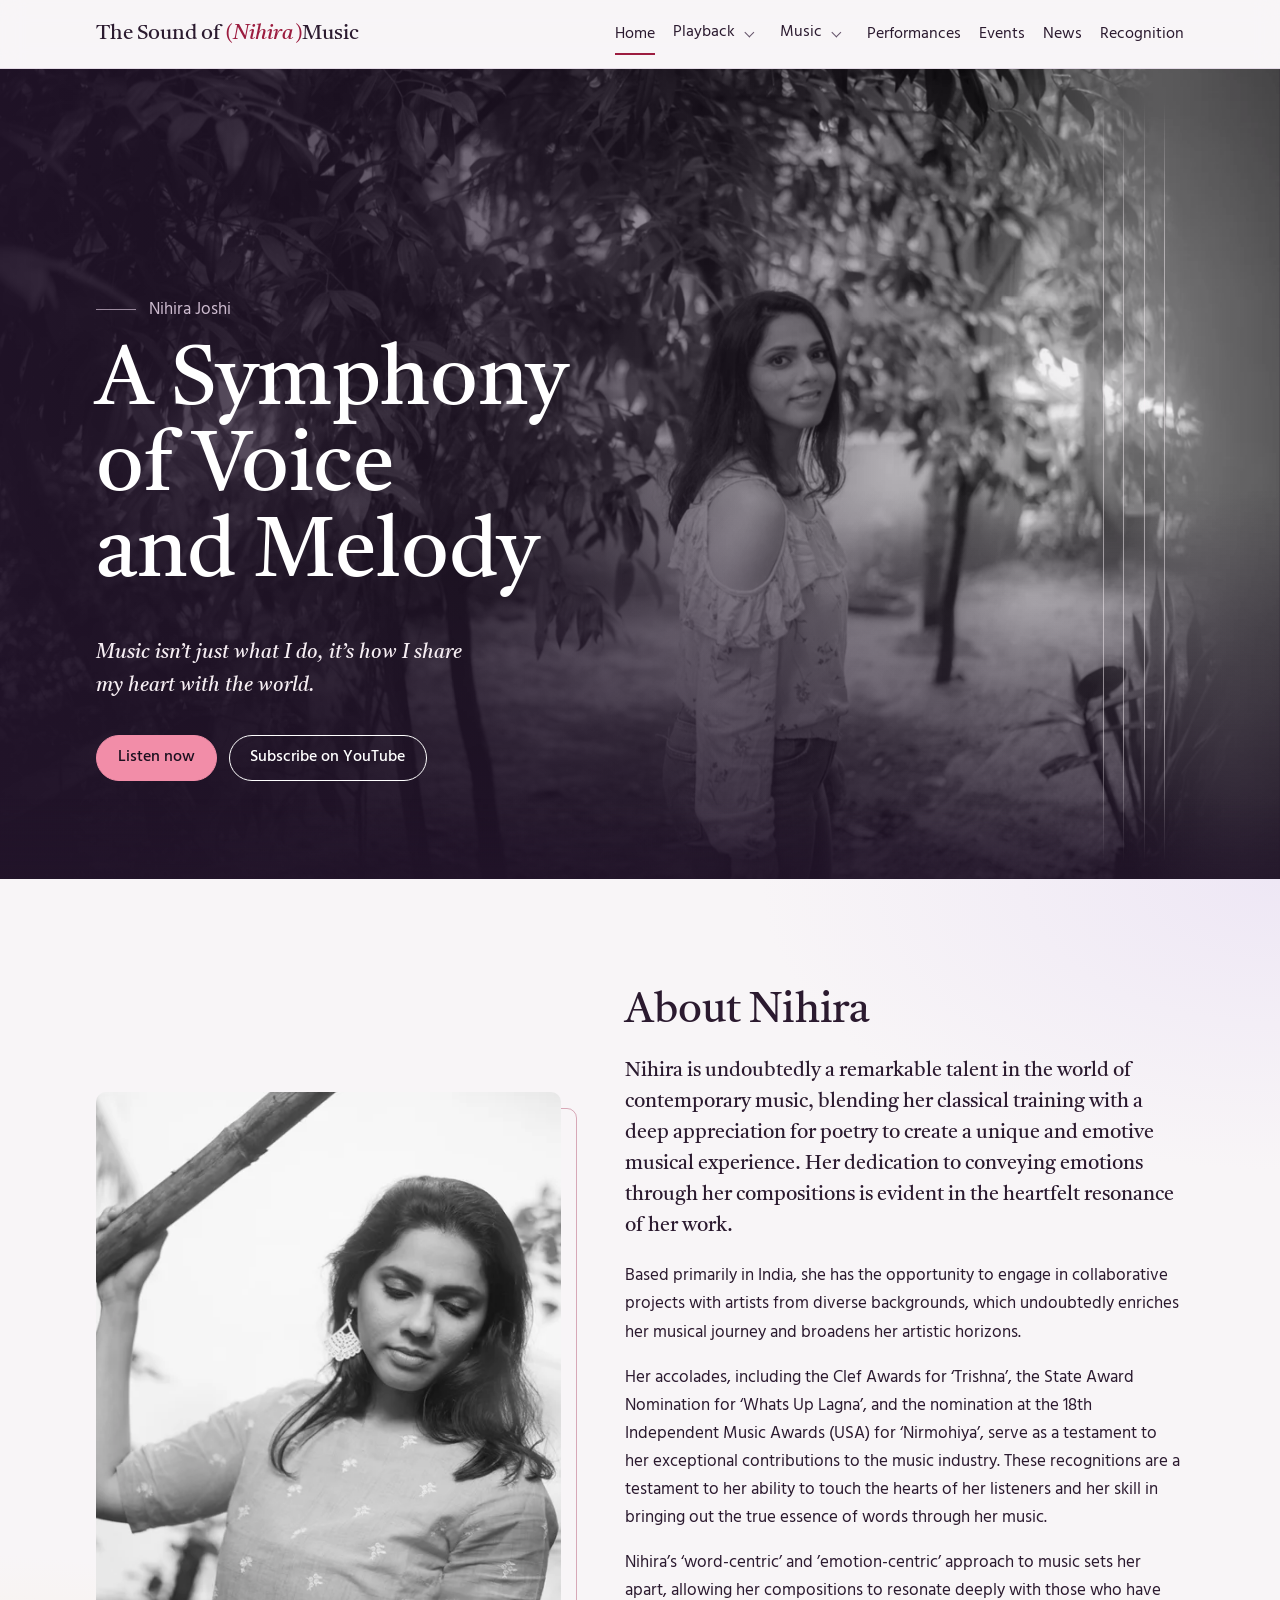
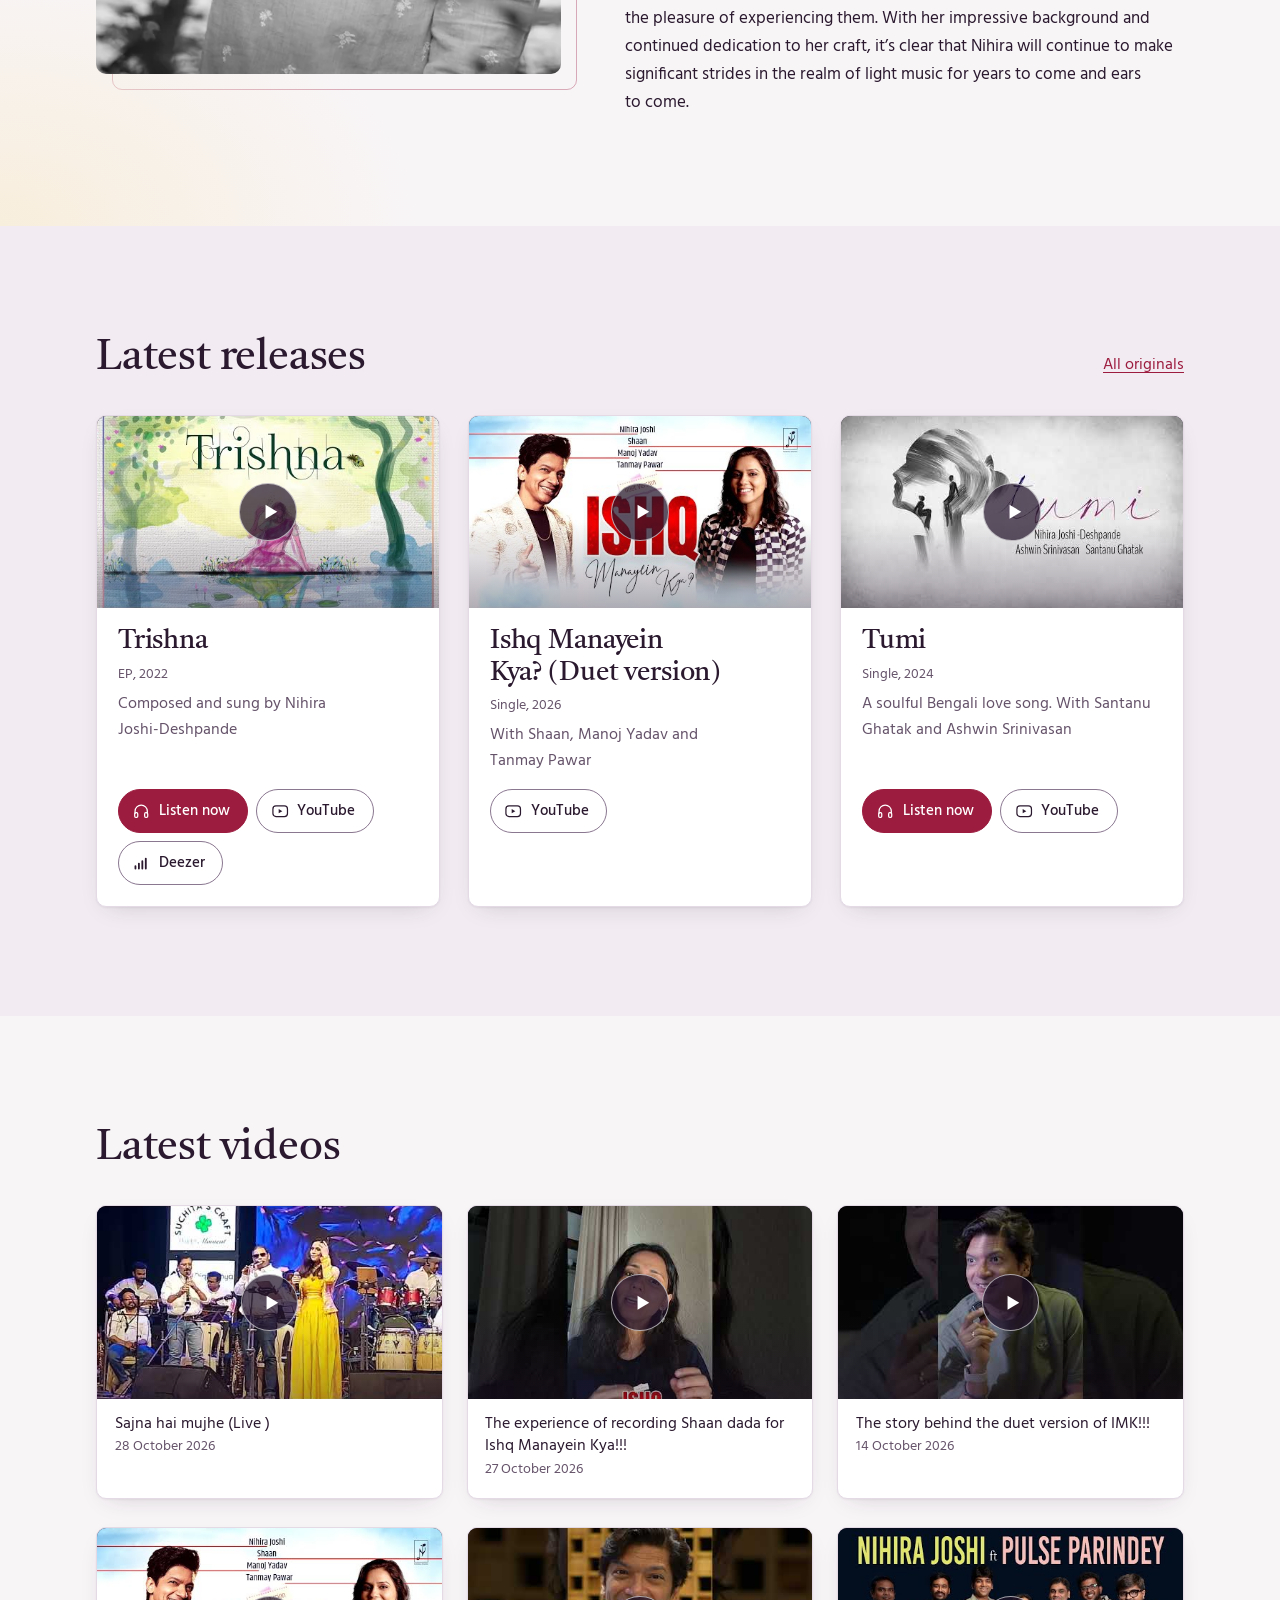
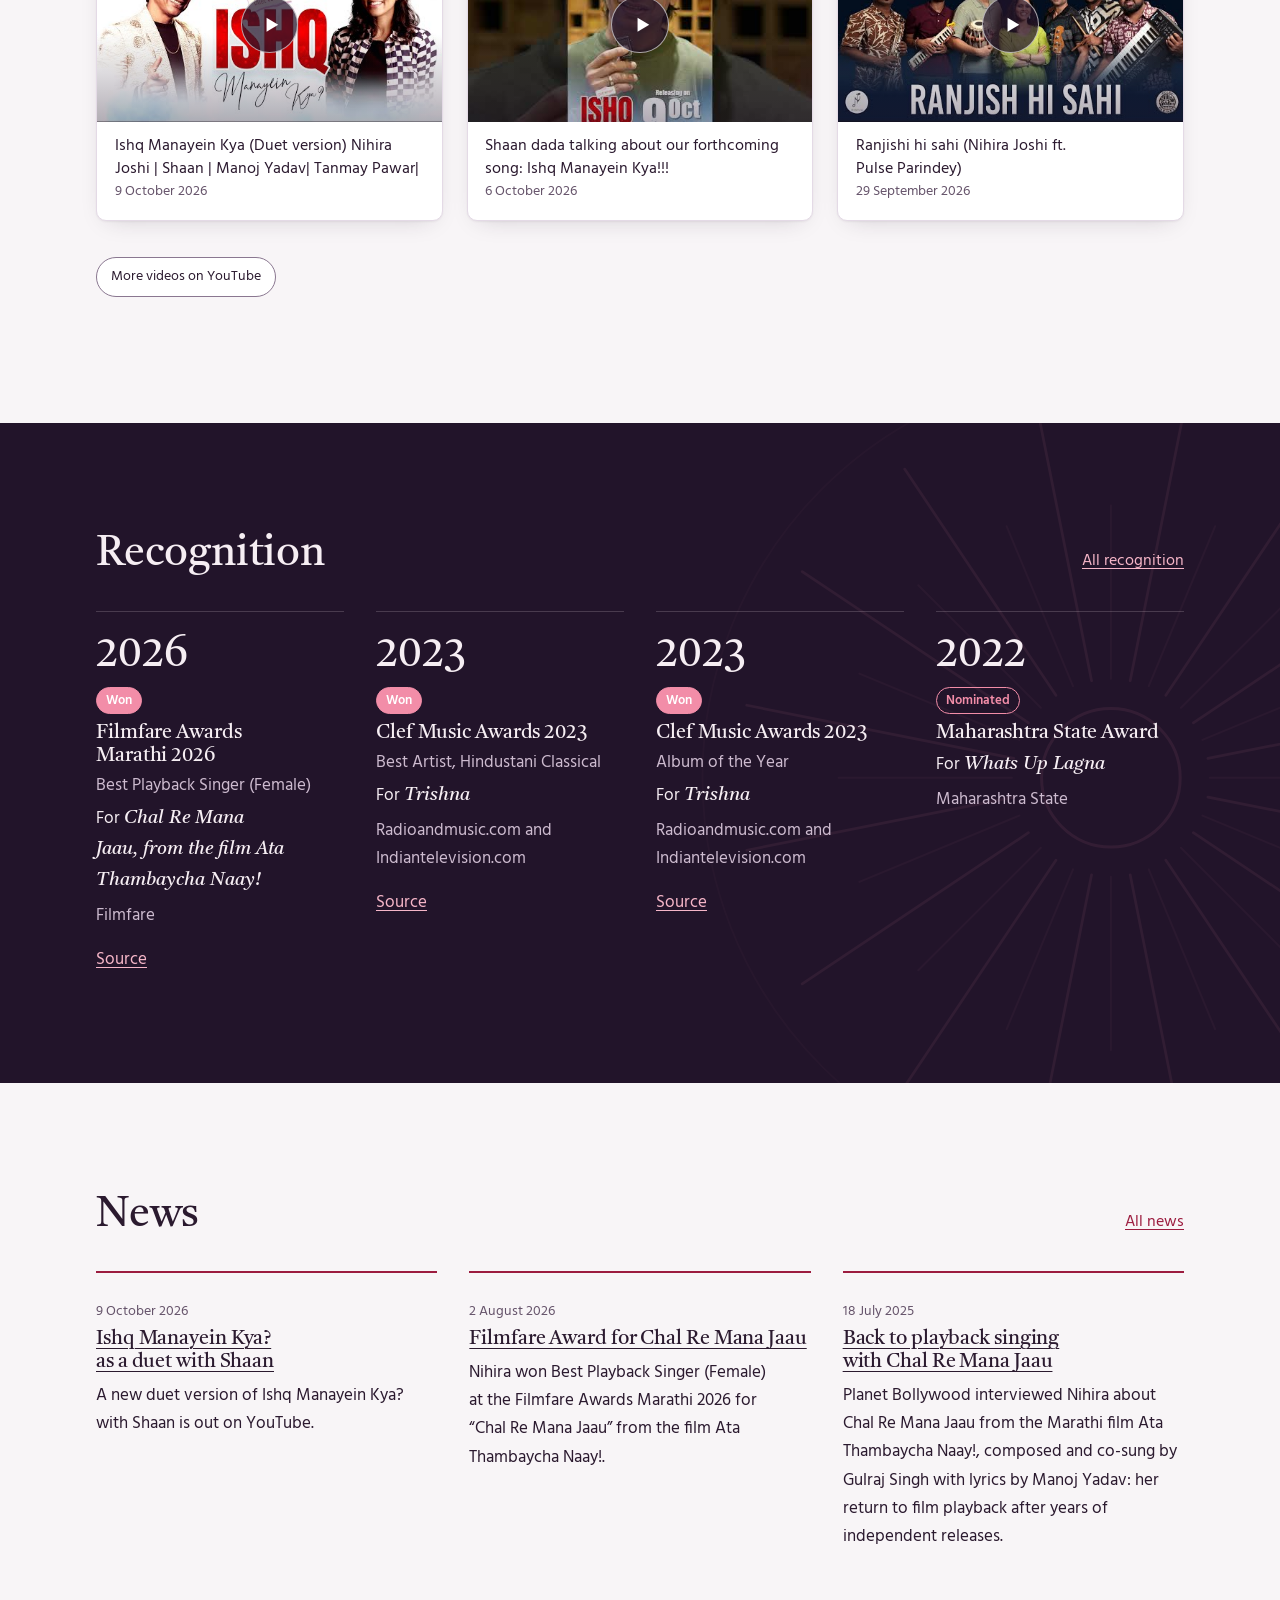
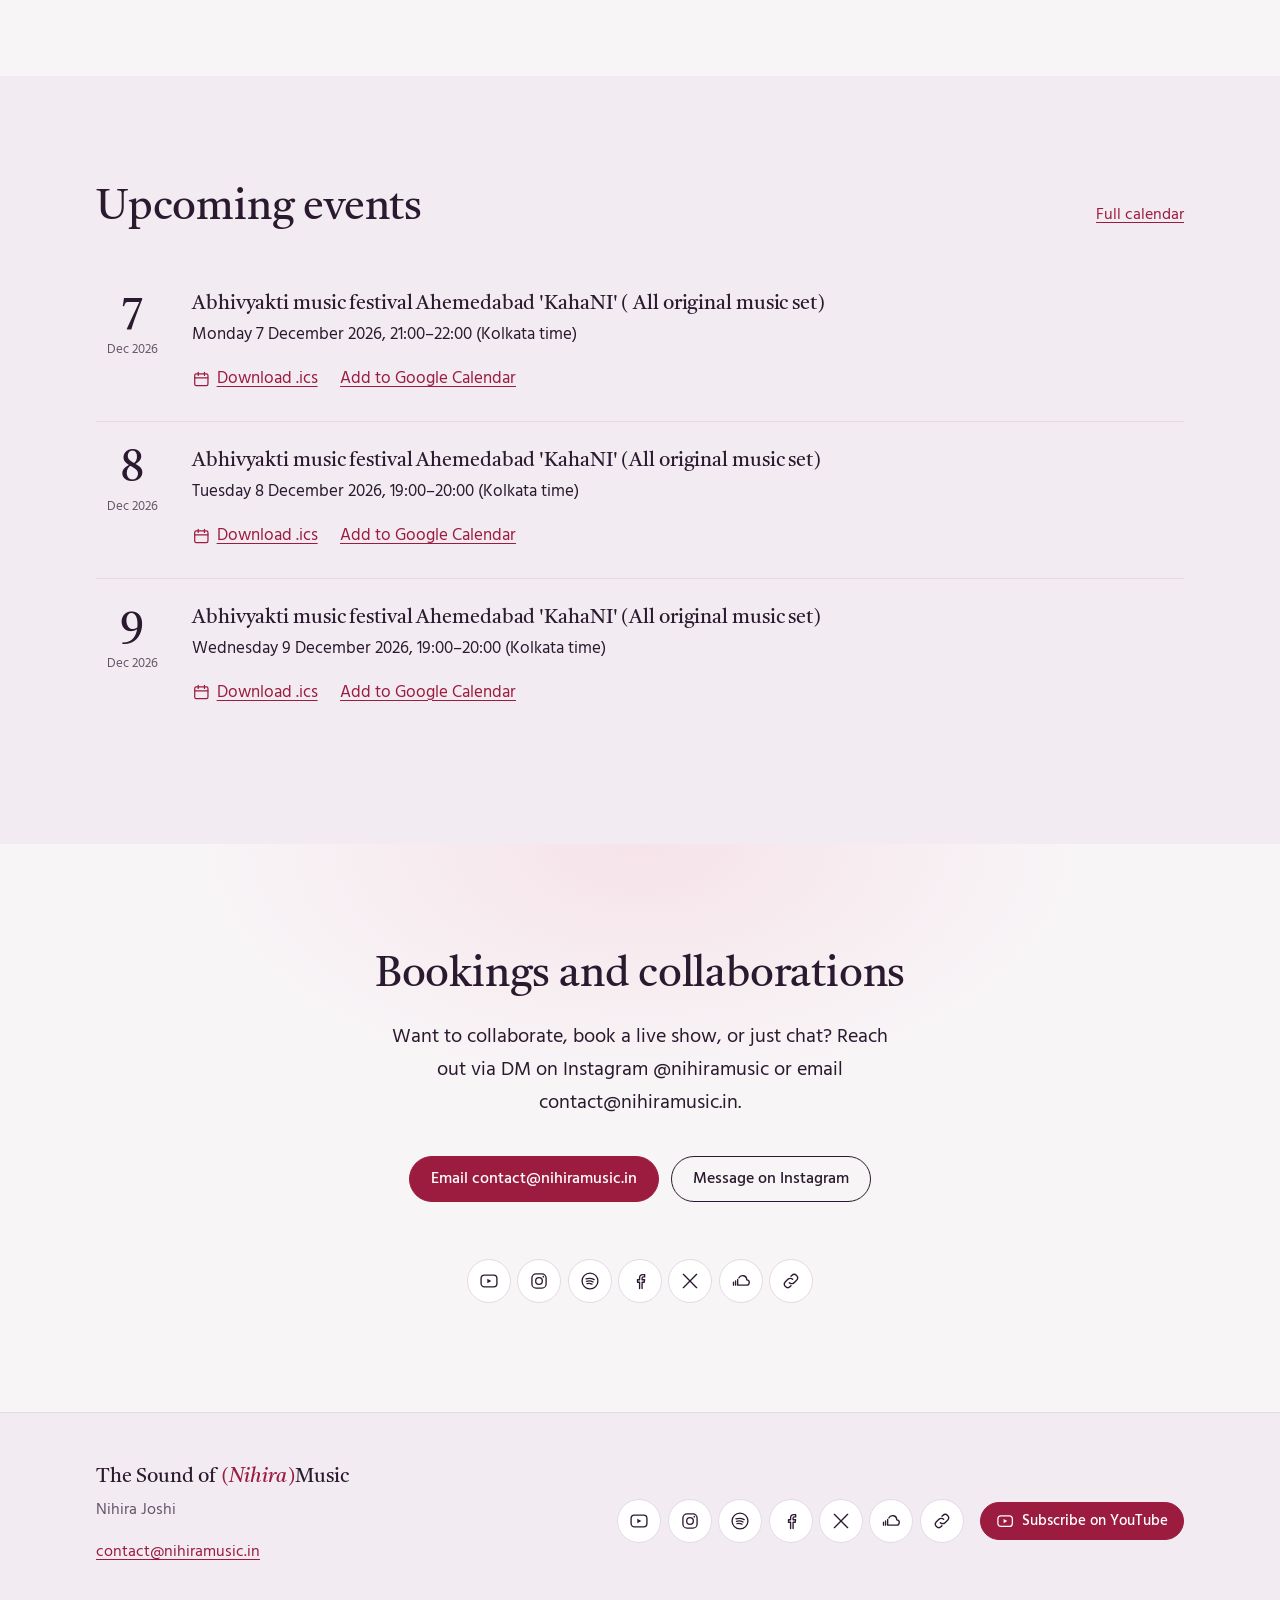
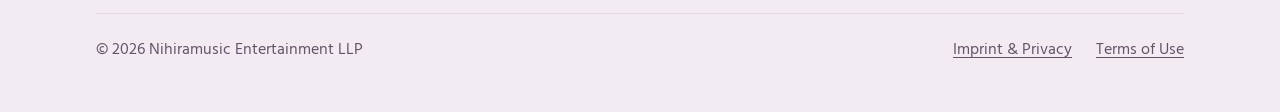
==== index.html @ 2fca339b "Milestone M6a and M6a revision - updated legal and awards" ====
<!doctype html>
<html lang="en">
<head>
<meta charset="utf-8">
<meta name="viewport" content="width=device-width, initial-scale=1">
<title>Nihira Joshi: Unique Musical Experience | The Sound of (Nihira)Music</title>
<meta name="description" content="Explore Nihira&#x27;s remarkable talent, blending classical training with poetry to create emotive compositions. Collaborations with diverse artists leads to a unique musical experience for listeners.">
<link rel="canonical" href="https://nihiramusic.in/">
<meta property="og:type" content="website">
<meta property="og:site_name" content="The Sound of (Nihira)Music">
<meta property="og:title" content="Nihira Joshi: Unique Musical Experience | The Sound of (Nihira)Music">
<meta property="og:description" content="Explore Nihira&#x27;s remarkable talent, blending classical training with poetry to create emotive compositions. Collaborations with diverse artists leads to a unique musical experience for listeners.">
<meta property="og:url" content="https://nihiramusic.in/">
<meta property="og:image" content="https://nihiramusic.in/assets/img/nihirafinal-logo-3-yyv7bqb4jbio1lp0-3fe366-1200.jpg">
<meta name="twitter:card" content="summary_large_image">
<meta name="twitter:title" content="Nihira Joshi: Unique Musical Experience | The Sound of (Nihira)Music">
<meta name="twitter:description" content="Explore Nihira&#x27;s remarkable talent, blending classical training with poetry to create emotive compositions. Collaborations with diverse artists leads to a unique musical experience for listeners.">
<meta name="twitter:image" content="https://nihiramusic.in/assets/img/nihirafinal-logo-3-yyv7bqb4jbio1lp0-3fe366-1200.jpg">
<meta name="theme-color" content="#F8F5F7" media="(prefers-color-scheme: light)">
<meta name="theme-color" content="#170F1B" media="(prefers-color-scheme: dark)">
<meta name="referrer" content="strict-origin-when-cross-origin">
<link rel="icon" href="./assets/img/favicon.svg" type="image/svg+xml">
<link rel="preload" href="./assets/fonts/hind-latin-400-normal.woff2" as="font" type="font/woff2" crossorigin>
<link rel="preload" href="./assets/fonts/tiro-devanagari-hindi-latin-400-normal.woff2" as="font" type="font/woff2" crossorigin>
<link rel="stylesheet" href="./assets/css/fonts.css">
<link rel="stylesheet" href="./assets/css/style.css">
<script type="module" src="./assets/js/main.js"></script>
<!-- generated:head -->
<link rel="alternate" type="application/rss+xml" title="News | The Sound of (Nihira)Music" href="./news/feed.xml">
<link rel="modulepreload" href="./assets/js/core.js">
<link rel="modulepreload" href="./assets/js/home.js">
<link rel="preload" as="image" href="./assets/img/dsc2295-ykbr0xv9x8i2zz9b-b80550-1920.webp" imagesrcset="./assets/img/dsc2295-ykbr0xv9x8i2zz9b-b80550-480.webp 480w, ./assets/img/dsc2295-ykbr0xv9x8i2zz9b-b80550-960.webp 960w, ./assets/img/dsc2295-ykbr0xv9x8i2zz9b-b80550-1440.webp 1440w, ./assets/img/dsc2295-ykbr0xv9x8i2zz9b-b80550-1920.webp 1920w" imagesizes="100vw" fetchpriority="high">
<script type="application/ld+json">
{
 "@context": "https://schema.org",
 "@graph": [
  {
   "@type": "WebSite",
   "@id": "https://nihiramusic.in/#website",
   "url": "https://nihiramusic.in/",
   "name": "The Sound of (Nihira)Music",
   "alternateName": "Nihira",
   "inLanguage": "en",
   "publisher": {
    "@id": "https://nihiramusic.in/#artist"
   },
   "about": {
    "@id": "https://nihiramusic.in/#artist"
   }
  },
  {
   "@type": "MusicGroup",
   "@id": "https://nihiramusic.in/#artist",
   "name": "Nihira Joshi",
   "alternateName": "Nihira Joshi-Deshpande",
   "url": "https://nihiramusic.in/",
   "logo": "https://nihiramusic.in/assets/img/nihirafinal-logo-3-yyv7bqb4jbio1lp0-3fe366-1200.jpg",
   "image": "https://nihiramusic.in/assets/img/dsc2295-ykbr0xv9x8i2zz9b-b80550-1920.webp",
   "description": "Nihira is undoubtedly a remarkable talent in the world of contemporary music, blending her classical training with a deep appreciation for poetry to create a unique and emotive musical experience. Her dedication to conveying emotions through her compositions is evident in the heartfelt resonance of her work.",
   "email": "contact@nihiramusic.in",
   "sameAs": [
    "https://www.youtube.com/@Nihiramusic",
    "https://www.instagram.com/nihiramusic/",
    "https://open.spotify.com/artist/4cSJs8KQW0qPqIEOyXsWix",
    "https://www.facebook.com/singernihirajoshi/",
    "https://x.com/get2nihira",
    "https://soundcloud.com/nihirajoshideshpande",
    "https://artist.link/nihira"
   ],
   "member": {
    "@id": "https://nihiramusic.in/#person"
   },
   "award": [
    "Filmfare Awards Marathi 2026, Best Playback Singer (Female) (Chal Re Mana Jaau, from the film Ata Thambaycha Naay!)",
    "Clef Music Awards 2023, Best Artist, Hindustani Classical (Trishna)",
    "Clef Music Awards 2023, Album of the Year (Trishna)"
   ]
  },
  {
   "@type": "Person",
   "@id": "https://nihiramusic.in/#person",
   "name": "Nihira Joshi",
   "alternateName": "Nihira Joshi-Deshpande",
   "url": "https://nihiramusic.in/",
   "image": "https://nihiramusic.in/assets/img/dsc2458-m7vkyjzvjzfl8zj7-06f4e3-1224.webp",
   "sameAs": [
    "https://www.youtube.com/@Nihiramusic",
    "https://www.instagram.com/nihiramusic/",
    "https://open.spotify.com/artist/4cSJs8KQW0qPqIEOyXsWix",
    "https://www.facebook.com/singernihirajoshi/",
    "https://x.com/get2nihira",
    "https://soundcloud.com/nihirajoshideshpande",
    "https://artist.link/nihira"
   ],
   "award": [
    "Filmfare Awards Marathi 2026, Best Playback Singer (Female) (Chal Re Mana Jaau, from the film Ata Thambaycha Naay!)",
    "Clef Music Awards 2023, Best Artist, Hindustani Classical (Trishna)",
    "Clef Music Awards 2023, Album of the Year (Trishna)"
   ]
  }
 ]
}
</script>
<!-- /generated:head -->
</head>
<body data-page="home" data-root="./">
<a class="skip-link" href="#main">Skip to content</a>
<header id="site-header" class="site-header"></header>
<main id="main" tabindex="-1">
<noscript>
<!-- generated:noscript -->
<div class="wrap section noscript-home">
<p>This website works best with JavaScript. Here is a short overview. Contact: <a href="mailto:contact@nihiramusic.in">contact@nihiramusic.in</a></p>
<h2>Latest news</h2><ul>
<li><a href="news/#ishq-manayein-kya-duet-shaan">Ishq Manayein Kya? as a duet with Shaan</a> (2026-10-09)</li>
<li><a href="news/#filmfare-marathi-2026-best-playback-singer">Filmfare Award for Chal Re Mana Jaau</a> (2026-08-02)</li>
<li><a href="news/#chal-re-mana-jaau-playback">Back to playback singing with Chal Re Mana Jaau</a> (2025-07-18)</li>
</ul>
<h2>Upcoming events</h2><ul>
<li><a href="events/#cal-32ede16610">Diwali Pahaat Mumbai</a>, 2026-11-08</li>
<li><a href="events/#cal-927634ea57">Diwali Pahaat Baroda</a>, 2026-11-10</li>
<li><a href="events/#cal-826d3dee9e">Jivalaga Ratnagiri</a>, 2026-11-24</li>
</ul>
<h2>Latest videos</h2><ul>
<li><a href="https://www.youtube.com/watch?v=44MRWtoBeCg">Sajna hai mujhe (Live )</a></li>
<li><a href="https://www.youtube.com/watch?v=vAzuLtM1Ei8">The experience of recording Shaan dada for Ishq Manayein Kya!!!</a></li>
<li><a href="https://www.youtube.com/watch?v=cIUE689lwIU">The story behind the duet version of IMK!!!</a></li>
<li><a href="https://www.youtube.com/watch?v=04lq9P_EQwc">Ishq Manayein Kya (Duet version)  Nihira Joshi | Shaan | Manoj Yadav| Tanmay Pawar|</a></li>
<li><a href="https://www.youtube.com/watch?v=x7prW7at-Mg">Shaan dada talking about our forthcoming song: Ishq Manayein Kya!!!</a></li>
<li><a href="https://www.youtube.com/watch?v=CcMquscablo">Ranjishi hi sahi (Nihira Joshi ft. Pulse Parindey)</a></li>
</ul>
<p><a href="original-compositions/">Original compositions</a> | <a href="playback/">Playback</a> | <a href="covers/">Music</a> | <a href="concerts/">Performances</a> | <a href="events/">Events</a> | <a href="awards/">Recognition</a> | <a href="https://artist.link/nihira">Listen on all streaming services</a></p></div>
<!-- /generated:noscript -->
</noscript>
<div id="app" aria-busy="true"></div>
</main>
<footer id="site-footer" class="site-footer"></footer>
</body>
</html>
---- assets/css/fonts.css ----
/* Self-hosted fonts (SIL Open Font License, see assets/fonts/OFL-*.txt). No request goes to Google.
   Files from the Fontsource npm packages @fontsource/hind, @fontsource/tiro-devanagari-hindi and @fontsource/tiro-devanagari-marathi 5.3.0. */
@font-face { font-family: "Hind"; font-style: normal; font-weight: 400; font-display: swap; src: url("../fonts/hind-latin-400-normal.woff2") format("woff2"); unicode-range: U+0000-00FF,U+0131,U+0152-0153,U+02BB-02BC,U+02C6,U+02DA,U+02DC,U+0304,U+0308,U+0329,U+2000-206F,U+20AC,U+2122,U+2191,U+2193,U+2212,U+2215,U+FEFF,U+FFFD; }
@font-face { font-family: "Hind"; font-style: normal; font-weight: 500; font-display: swap; src: url("../fonts/hind-latin-500-normal.woff2") format("woff2"); unicode-range: U+0000-00FF,U+0131,U+0152-0153,U+02BB-02BC,U+02C6,U+02DA,U+02DC,U+0304,U+0308,U+0329,U+2000-206F,U+20AC,U+2122,U+2191,U+2193,U+2212,U+2215,U+FEFF,U+FFFD; }
@font-face { font-family: "Hind"; font-style: normal; font-weight: 600; font-display: swap; src: url("../fonts/hind-latin-600-normal.woff2") format("woff2"); unicode-range: U+0000-00FF,U+0131,U+0152-0153,U+02BB-02BC,U+02C6,U+02DA,U+02DC,U+0304,U+0308,U+0329,U+2000-206F,U+20AC,U+2122,U+2191,U+2193,U+2212,U+2215,U+FEFF,U+FFFD; }
@font-face { font-family: "Hind"; font-style: normal; font-weight: 400; font-display: swap; src: url("../fonts/hind-latin-ext-400-normal.woff2") format("woff2"); unicode-range: U+0100-02BA,U+02BD-02C5,U+02C7-02CC,U+02CE-02D7,U+02DD-02FF,U+0304,U+0308,U+0329,U+1D00-1DBF,U+1E00-1E9F,U+1EF2-1EFF,U+2020,U+20A0-20AB,U+20AD-20C0,U+2113,U+2C60-2C7F,U+A720-A7FF; }
@font-face { font-family: "Hind"; font-style: normal; font-weight: 500; font-display: swap; src: url("../fonts/hind-latin-ext-500-normal.woff2") format("woff2"); unicode-range: U+0100-02BA,U+02BD-02C5,U+02C7-02CC,U+02CE-02D7,U+02DD-02FF,U+0304,U+0308,U+0329,U+1D00-1DBF,U+1E00-1E9F,U+1EF2-1EFF,U+2020,U+20A0-20AB,U+20AD-20C0,U+2113,U+2C60-2C7F,U+A720-A7FF; }
@font-face { font-family: "Hind"; font-style: normal; font-weight: 600; font-display: swap; src: url("../fonts/hind-latin-ext-600-normal.woff2") format("woff2"); unicode-range: U+0100-02BA,U+02BD-02C5,U+02C7-02CC,U+02CE-02D7,U+02DD-02FF,U+0304,U+0308,U+0329,U+1D00-1DBF,U+1E00-1E9F,U+1EF2-1EFF,U+2020,U+20A0-20AB,U+20AD-20C0,U+2113,U+2C60-2C7F,U+A720-A7FF; }
@font-face { font-family: "Hind"; font-style: normal; font-weight: 400; font-display: swap; src: url("../fonts/hind-devanagari-400-normal.woff2") format("woff2"); unicode-range: U+0900-097F,U+1CD0-1CF9,U+200C-200D,U+20A8,U+20B9,U+20F0,U+25CC,U+A830-A839,U+A8E0-A8FF,U+11B00-11B09; }
@font-face { font-family: "Hind"; font-style: normal; font-weight: 500; font-display: swap; src: url("../fonts/hind-devanagari-500-normal.woff2") format("woff2"); unicode-range: U+0900-097F,U+1CD0-1CF9,U+200C-200D,U+20A8,U+20B9,U+20F0,U+25CC,U+A830-A839,U+A8E0-A8FF,U+11B00-11B09; }
@font-face { font-family: "Hind"; font-style: normal; font-weight: 600; font-display: swap; src: url("../fonts/hind-devanagari-600-normal.woff2") format("woff2"); unicode-range: U+0900-097F,U+1CD0-1CF9,U+200C-200D,U+20A8,U+20B9,U+20F0,U+25CC,U+A830-A839,U+A8E0-A8FF,U+11B00-11B09; }
@font-face { font-family: "Tiro Devanagari Hindi"; font-style: normal; font-weight: 400; font-display: swap; src: url("../fonts/tiro-devanagari-hindi-latin-400-normal.woff2") format("woff2"); unicode-range: U+0000-00FF,U+0131,U+0152-0153,U+02BB-02BC,U+02C6,U+02DA,U+02DC,U+0304,U+0308,U+0329,U+2000-206F,U+20AC,U+2122,U+2191,U+2193,U+2212,U+2215,U+FEFF,U+FFFD; }
@font-face { font-family: "Tiro Devanagari Hindi"; font-style: italic; font-weight: 400; font-display: swap; src: url("../fonts/tiro-devanagari-hindi-latin-400-italic.woff2") format("woff2"); unicode-range: U+0000-00FF,U+0131,U+0152-0153,U+02BB-02BC,U+02C6,U+02DA,U+02DC,U+0304,U+0308,U+0329,U+2000-206F,U+20AC,U+2122,U+2191,U+2193,U+2212,U+2215,U+FEFF,U+FFFD; }
@font-face { font-family: "Tiro Devanagari Hindi"; font-style: normal; font-weight: 400; font-display: swap; src: url("../fonts/tiro-devanagari-hindi-latin-ext-400-normal.woff2") format("woff2"); unicode-range: U+0100-02BA,U+02BD-02C5,U+02C7-02CC,U+02CE-02D7,U+02DD-02FF,U+0304,U+0308,U+0329,U+1D00-1DBF,U+1E00-1E9F,U+1EF2-1EFF,U+2020,U+20A0-20AB,U+20AD-20C0,U+2113,U+2C60-2C7F,U+A720-A7FF; }
@font-face { font-family: "Tiro Devanagari Hindi"; font-style: italic; font-weight: 400; font-display: swap; src: url("../fonts/tiro-devanagari-hindi-latin-ext-400-italic.woff2") format("woff2"); unicode-range: U+0100-02BA,U+02BD-02C5,U+02C7-02CC,U+02CE-02D7,U+02DD-02FF,U+0304,U+0308,U+0329,U+1D00-1DBF,U+1E00-1E9F,U+1EF2-1EFF,U+2020,U+20A0-20AB,U+20AD-20C0,U+2113,U+2C60-2C7F,U+A720-A7FF; }
@font-face { font-family: "Tiro Devanagari Hindi"; font-style: normal; font-weight: 400; font-display: swap; src: url("../fonts/tiro-devanagari-hindi-devanagari-400-normal.woff2") format("woff2"); unicode-range: U+0900-097F,U+1CD0-1CF9,U+200C-200D,U+20A8,U+20B9,U+20F0,U+25CC,U+A830-A839,U+A8E0-A8FF,U+11B00-11B09; }
@font-face { font-family: "Tiro Devanagari Hindi"; font-style: italic; font-weight: 400; font-display: swap; src: url("../fonts/tiro-devanagari-hindi-devanagari-400-italic.woff2") format("woff2"); unicode-range: U+0900-097F,U+1CD0-1CF9,U+200C-200D,U+20A8,U+20B9,U+20F0,U+25CC,U+A830-A839,U+A8E0-A8FF,U+11B00-11B09; }
@font-face { font-family: "Tiro Devanagari Marathi"; font-style: normal; font-weight: 400; font-display: swap; src: url("../fonts/tiro-devanagari-marathi-devanagari-400-normal.woff2") format("woff2"); unicode-range: U+0900-097F,U+1CD0-1CF9,U+200C-200D,U+20A8,U+20B9,U+20F0,U+25CC,U+A830-A839,U+A8E0-A8FF,U+11B00-11B09; }
---- assets/css/style.css ----
/* The Sound of (Nihira)Music: site styles (M3).
   Palette "raga at dusk": aubergine ink, mogra-white paper, one sindoor accent,
   soft rose / lilac / haldi washes behind page heads.
   Type: Tiro Devanagari (serif, Latin + Devanagari) for headings, Hind for body; self-hosted (fonts.css).
   Each page head carries a faint line motif from Indian music (see "Page motifs" at the end). */

:root {
  --bg: #F8F5F7;
  --surface: #FFFFFF;
  --tint: #F2ECF2;
  --ink: #2B1A2F;
  --muted: #65536A;
  --line: #E4DAE6;
  --control-line: #8A7790; /* borders of buttons and form fields: 3:1 against the page (WCAG 1.4.11) */
  --accent: var(--theme-accent, #9C1C3F);
  --accent-ink: #FFFFFF;
  --accent-soft: #F6E4EA;
  --wash-a: #F6E3EA;   /* rose */
  --wash-b: #EEE7F5;   /* lilac */
  --wash-c: #F8EEDC;   /* haldi */
  --motif-ink: #9C1C3F;
  --motif-alpha: .16;
  --deep: #22142A;          /* hero + recognition band, same in both modes */
  --deep-ink: #F6EEF3;
  --deep-muted: #CDBBCF;
  --shadow: 0 1px 2px rgb(43 26 47 / .06), 0 8px 24px -12px rgb(43 26 47 / .22);

  --serif: "Tiro Devanagari Hindi", "Tiro Devanagari Marathi", "Iowan Old Style", Georgia, "Noto Serif Devanagari", serif;
  --sans: "Hind", system-ui, -apple-system, "Segoe UI", Roboto, "Noto Sans Devanagari", "Nirmala UI", sans-serif;

  --step--1: 0.875rem;
  --step-0: 1.0625rem;
  --step-1: 1.25rem;
  --step-2: clamp(1.4rem, 1.2rem + .8vw, 1.7rem);
  --step-3: clamp(1.9rem, 1.4rem + 2vw, 2.6rem);
  --step-4: clamp(2.6rem, 1.6rem + 4.6vw, 5.4rem);

  --wrap: 74rem;
  --gutter: clamp(1.25rem, 4vw, 3rem);
  --space: clamp(3.5rem, 2rem + 6vw, 7rem);
  --radius: 4px;
  --radius-card: 10px;
  --ease: cubic-bezier(.2,.7,.3,1);
  color-scheme: light dark;
}
@media (prefers-color-scheme: dark) {
  :root {
    --bg: #170F1B;
    --surface: #21162A;
    --tint: #1C1222;
    --ink: #F2EAF1;
    --muted: #BEADC3;
    --line: #3A2C43;
    --control-line: #7A6684;
    --accent: var(--theme-accent-dark, #F28DA8);
    --accent-ink: #1A0F1E;
    --accent-soft: #3B1D2C;
    --wash-a: #2A1726;
    --wash-b: #201833;
    --wash-c: #2A1E18;
    --motif-ink: #F28DA8;
    --motif-alpha: .13;
    --deep: #0F0913;
    --shadow: 0 1px 2px rgb(0 0 0 / .3), 0 10px 28px -14px rgb(0 0 0 / .7);
  }
}

/* ---------- Base ---------- */
*, *::before, *::after { box-sizing: border-box; }
html { -webkit-text-size-adjust: 100%; scroll-padding-top: 5.5rem; }
body {
  margin: 0; background: var(--bg); color: var(--ink);
  font: 400 var(--step-0)/1.65 var(--sans);
  text-rendering: optimizeLegibility; -webkit-font-smoothing: antialiased;
}
body.nav-open { overflow: hidden; }
img { max-width: 100%; height: auto; display: block; }
h1, h2, h3, h4 { font-family: var(--serif); font-weight: 400; line-height: 1.15; margin: 0 0 .5em; letter-spacing: -0.005em; text-wrap: balance; }
h1 { font-size: var(--step-4); }
h2 { font-size: var(--step-3); }
h3 { font-size: var(--step-2); }
h4 { font-size: var(--step-1); }
p { margin: 0 0 1em; text-wrap: pretty; }
a { color: var(--accent); text-decoration-thickness: 1px; text-underline-offset: .2em; }
a:hover { text-decoration-thickness: 2px; }
:focus-visible { outline: 3px solid var(--accent); outline-offset: 3px; border-radius: 2px; }
[hidden] { display: none !important; }
[lang="mr"], [lang="hi"] { font-family: "Tiro Devanagari Marathi", "Tiro Devanagari Hindi", "Noto Serif Devanagari", var(--serif); line-height: 1.9; }
[lang="hi"] { font-family: "Tiro Devanagari Hindi", "Noto Serif Devanagari", var(--serif); }

.visually-hidden { position: absolute !important; width: 1px; height: 1px; margin: -1px; padding: 0; overflow: hidden; clip: rect(0 0 0 0); white-space: nowrap; border: 0; }
.skip-link { position: absolute; left: 1rem; top: -4rem; z-index: 100; background: var(--accent); color: var(--accent-ink); padding: .6rem 1rem; border-radius: var(--radius); }
.skip-link:focus { top: 1rem; }
.wrap { max-width: var(--wrap); margin-inline: auto; padding-inline: var(--gutter); }
.section { padding-block: var(--space); }
.section--tight { padding-block: 2.5rem var(--space); }
.section--alt { background: var(--tint); }
.muted { color: var(--muted); }
.prose { max-width: 68ch; }
.prose p:last-child { margin-bottom: 0; }
main { display: block; }
main:focus { outline: none; }
noscript p { max-width: 40rem; margin: 3rem auto; padding: 1rem var(--gutter); }

/* ---------- Buttons, pills, chips ---------- */
.btn {
  display: inline-flex; align-items: center; gap: .5em; min-height: 2.9rem;
  padding: .6em 1.3em; border: 1px solid var(--accent); border-radius: 999px;
  background: var(--accent); color: var(--accent-ink); font: 500 1rem/1.2 var(--sans);
  text-decoration: none; cursor: pointer; transition: background-color .2s, color .2s, border-color .2s;
}
.btn:hover { background: transparent; color: var(--accent); }
.btn--ghost { background: transparent; color: var(--ink); border-color: currentColor; }
.btn--ghost:hover { background: var(--ink); color: var(--bg); }
.btn--small { min-height: 2.4rem; padding: .4em 1em; font-size: .95rem; }
.btn .icon svg { width: 1.2em; height: 1.2em; }
.pill { display: inline-flex; align-items: center; min-height: 2.5rem; padding: .3em 1em; border: 1px solid var(--control-line); border-radius: 999px; font-size: var(--step--1); color: var(--ink); text-decoration: none; background: var(--surface); transition: color .2s, border-color .2s; }
.pill:hover { border-color: var(--accent); color: var(--accent); }
.pill--accent { border-color: var(--accent); color: var(--accent); }
.linkish { background: none; border: 0; padding: 0; font: inherit; color: var(--accent); text-decoration: underline; text-underline-offset: .2em; cursor: pointer; display: inline-flex; align-items: center; gap: .35em; }
.linkish .icon svg { width: 1.1em; height: 1.1em; }
.chips { display: flex; flex-wrap: wrap; gap: .5rem; }
.chip { font: 500 .95rem/1 var(--sans); padding: .65em 1.05em; border-radius: 999px; border: 1px solid var(--control-line); background: var(--surface); color: var(--ink); cursor: pointer; transition: background-color .2s, color .2s, border-color .2s; }
.chip[aria-pressed="true"] { background: var(--ink); color: var(--bg); border-color: var(--ink); }
.chip:hover { border-color: var(--accent); }
.icon { display: inline-flex; }
.icon svg { width: 1.4rem; height: 1.4rem; }

/* ---------- Header / nav ---------- */
.site-header { position: sticky; top: 0; z-index: 50; background: color-mix(in srgb, var(--bg) 88%, transparent); backdrop-filter: blur(12px); -webkit-backdrop-filter: blur(12px); border-bottom: 1px solid var(--line); }
.site-header__inner { display: flex; align-items: center; justify-content: space-between; gap: 1rem; min-height: 4.25rem; }
.brand { font-family: var(--serif); font-size: clamp(1.05rem, .95rem + .6vw, 1.3rem); color: var(--ink); text-decoration: none; white-space: nowrap; line-height: 1.1; }
.brand__accent { color: var(--accent); font-style: italic; }
.nav__list { list-style: none; margin: 0; padding: 0; display: flex; align-items: center; gap: clamp(.7rem, 1.4vw, 1.5rem); }
.nav__list a { color: var(--ink); text-decoration: none; font-size: .98rem; padding-block: .4rem; border-bottom: 2px solid transparent; transition: border-color .2s, color .2s; }
.nav__list a:hover { border-color: var(--line); }
.nav__list a[aria-current="page"] { border-color: var(--accent); }
.nav-toggle { display: none; align-items: center; gap: .6rem; background: none; border: 1px solid var(--control-line); border-radius: 999px; padding: .5rem .95rem; font: 500 1rem var(--sans); color: var(--ink); cursor: pointer; position: relative; z-index: 2; }
.nav-toggle__bars, .nav-toggle__bars::before, .nav-toggle__bars::after { display: block; width: 18px; height: 1.5px; background: currentColor; position: relative; transition: transform .25s var(--ease), background-color .2s; }
.nav-toggle__bars::before, .nav-toggle__bars::after { content: ""; position: absolute; left: 0; }
.nav-toggle__bars::before { top: -6px; } .nav-toggle__bars::after { top: 6px; }
@media (max-width: 62rem) {
  .nav-toggle { display: inline-flex; }
  /* backdrop-filter would trap the fixed panel inside the header, so drop it while the menu is open */
  .site-header.is-open { -webkit-backdrop-filter: none; backdrop-filter: none; background: var(--bg); }
  .nav__panel { position: fixed; inset: 4.25rem 0 0; z-index: 1; overflow-y: auto; background: var(--bg);
    background-image: radial-gradient(60rem 30rem at 110% 0%, var(--wash-a), transparent 60%), radial-gradient(40rem 30rem at -10% 100%, var(--wash-c), transparent 60%);
    padding: 1.5rem var(--gutter) 3rem; visibility: hidden; opacity: 0; transform: translateY(-.5rem);
    transition: opacity .25s var(--ease), transform .25s var(--ease), visibility 0s .25s; }
  .is-open .nav__panel { visibility: visible; opacity: 1; transform: none; transition: opacity .25s var(--ease), transform .25s var(--ease); }
  .nav__list { flex-direction: column; gap: 0; max-width: 32rem; }
  .nav__list a { display: block; padding: .85rem 0; font-size: 1.6rem; font-family: var(--serif); border-bottom: 1px solid var(--line); }
  .nav__list a[aria-current="page"] { color: var(--accent); border-bottom-color: var(--line); }
  .nav .nav__social { margin-top: 2rem; }
  .is-open .nav-toggle__bars { background: transparent; }
  .is-open .nav-toggle__bars::before { transform: translateY(6px) rotate(45deg); }
  .is-open .nav-toggle__bars::after { transform: translateY(-6px) rotate(-45deg); }
}
@media (min-width: 62.01rem) { .nav .nav__social { display: none; } }

/* Sub-menus (site.json nav "children"): dropdown on wide screens, indented list in the phone menu. */
.nav__item--has-sub { position: relative; display: flex; align-items: center; gap: .1rem; }
.nav__sub-toggle { display: inline-grid; place-items: center; width: 1.6rem; height: 1.9rem; padding: 0; border: 0; border-radius: 6px; background: none; color: var(--muted); cursor: pointer; }
.nav__sub-toggle:hover { color: var(--accent); }
.nav__chev { width: .42rem; height: .42rem; border-right: 1.5px solid currentColor; border-bottom: 1.5px solid currentColor; transform: translateY(-2px) rotate(45deg); transition: transform .2s var(--ease); }
.is-sub-open .nav__chev { transform: translateY(2px) rotate(-135deg); }
.nav__sub { list-style: none; margin: 0; padding: 0; }
@media (min-width: 62.01rem) {
  .nav__sub { position: absolute; top: calc(100% + .55rem); left: -1rem; min-width: 12.5rem; padding: .5rem; z-index: 60;
    background: var(--surface); border: 1px solid var(--line); border-top: 2px solid var(--accent); border-radius: 0 0 var(--radius-card) var(--radius-card); box-shadow: var(--shadow);
    visibility: hidden; opacity: 0; transform: translateY(-.35rem); transition: opacity .18s var(--ease), transform .18s var(--ease), visibility 0s .18s; }
  .nav__sub::before { content: ""; position: absolute; inset: -.8rem 0 auto; height: .8rem; } /* hover bridge */
  .is-sub-open > .nav__sub, .nav__item--has-sub:focus-within > .nav__sub { visibility: visible; opacity: 1; transform: none; transition: opacity .18s var(--ease), transform .18s var(--ease); }
  @media (hover: hover) and (pointer: fine) { .nav__item--has-sub:hover > .nav__sub { visibility: visible; opacity: 1; transform: none; transition: opacity .18s var(--ease), transform .18s var(--ease); } }
  .nav__sub a { display: block; padding: .5rem .75rem; border: 0; border-radius: 6px; white-space: nowrap; font-size: .95rem; }
  .nav__sub a:hover, .nav__sub a:focus-visible { background: var(--accent-soft); color: var(--ink); }
  .nav__sub a[aria-current="page"] { color: var(--accent); }
}
@media (max-width: 62rem) {
  .nav__item--has-sub { display: block; }
  .nav__sub-toggle { display: none; }
  .nav__sub { display: flex; flex-wrap: wrap; gap: .4rem .5rem; padding: .7rem 0 1rem; border-bottom: 1px solid var(--line); }
  .nav__list .nav__item--has-sub > .nav__link { border-bottom: 0; padding-bottom: .2rem; }
  .nav__list .nav__sub a { font: 500 .98rem/1 var(--sans); padding: .6em .95em; border: 1px solid var(--control-line); border-radius: 999px; }
}


/* ---------- Hero: the one bold moment (tanpura strings) ---------- */
.hero { position: relative; isolation: isolate; overflow: hidden; display: grid; align-items: end; min-height: min(90vh, 56rem); background: var(--deep); color: var(--deep-ink); }
.hero__img { position: absolute; inset: 0; width: 100%; height: 100%; object-fit: cover; object-position: 65% 25%; z-index: -2; animation: settle 2.4s var(--ease) both; }
@keyframes settle { from { transform: scale(1.05); opacity: .4; } to { transform: none; opacity: 1; } }
.hero::before { content: ""; position: absolute; inset: 0; z-index: -1;
  background: linear-gradient(90deg, rgb(34 20 42 / .9) 0%, rgb(34 20 42 / .6) 42%, rgb(34 20 42 / .06) 80%),
              linear-gradient(0deg, rgb(34 20 42 / .8) 0%, transparent 48%); }
.hero::after { content: ""; position: absolute; inset: auto 0 0; height: 5rem; z-index: -1; background: linear-gradient(transparent, rgb(34 20 42 / .35)); }
.hero__strings { position: absolute; inset-block: 0; right: clamp(1.5rem, 9vw, 9rem); display: flex; gap: clamp(.7rem, 1.5vw, 1.2rem); z-index: -1; }
.hero__strings span { width: 1px; background: linear-gradient(transparent 4%, rgb(246 238 243 / .5) 22%, rgb(246 238 243 / .5) 82%, transparent 98%);
  animation: pluck 1.8s var(--ease) both; animation-delay: calc(var(--i) * .22s + .8s); }
@keyframes pluck {
  0% { transform: translateX(0); opacity: .3; } 12% { transform: translateX(3px); opacity: 1; }
  26% { transform: translateX(-2.4px); } 40% { transform: translateX(1.6px); } 56% { transform: translateX(-1px); }
  74% { transform: translateX(.4px); } 100% { transform: translateX(0); opacity: 1; }
}
.hero__inner { padding-block: clamp(6rem, 16vh, 10rem) clamp(3rem, 9vh, 6rem); width: 100%; }
.hero__inner > * { animation: rise .9s var(--ease) both; }
.hero__inner > :nth-child(2) { animation-delay: .12s; } .hero__inner > :nth-child(3) { animation-delay: .24s; } .hero__inner > :nth-child(4) { animation-delay: .36s; }
@keyframes rise { from { opacity: 0; transform: translateY(14px); } to { opacity: 1; transform: none; } }
.hero__name { font-size: 1.05rem; color: var(--deep-muted); margin-bottom: 1rem; display: flex; align-items: center; gap: .8rem; }
.hero__name::before { content: ""; width: 2.5rem; height: 1px; background: currentColor; opacity: .7; }
.hero__title { font-size: var(--step-4); line-height: 1.02; max-width: 11ch; margin-bottom: .45em; color: #fff; }
.hero__tagline { font-family: var(--serif); font-style: italic; font-size: var(--step-1); max-width: 34ch; color: var(--deep-ink); }
.hero__cta { display: flex; flex-wrap: wrap; gap: .75rem; margin-top: 2rem; }
.hero .btn { --accent: #F28DA8; --accent-ink: #1A0F1E; }
.hero .btn--ghost { color: #fff; }
.hero .btn--ghost:hover { background: #fff; color: var(--deep); }

/* ---------- About ---------- */
.about { background: radial-gradient(50rem 28rem at 100% 0%, var(--wash-b), transparent 65%), radial-gradient(40rem 26rem at 0% 100%, var(--wash-c), transparent 65%); }
.about__grid { display: grid; gap: clamp(2rem, 5vw, 4.5rem); grid-template-columns: 1fr; align-items: start; }
@media (min-width: 56rem) { .about__grid { grid-template-columns: 5fr 6fr; } .about__fig { position: sticky; top: 6.5rem; } }
.about__fig { margin: 0; position: relative; }
@media (min-width: 56rem) { .about__fig::after { content: ""; position: absolute; inset: 1rem -1rem -1rem 1rem; border: 1px solid var(--accent); border-radius: var(--radius-card); opacity: .35; z-index: -1; } }
.about__fig img { width: 100%; aspect-ratio: 4 / 5; object-fit: cover; object-position: 50% 30%; border-radius: var(--radius-card); }
.lede { font-family: var(--serif); font-size: var(--step-1); line-height: 1.55; }

/* ---------- Section heads ---------- */
.section-head { display: flex; align-items: baseline; justify-content: space-between; gap: 1rem; flex-wrap: wrap; margin-bottom: 2rem; }
.section-head h2 { margin: 0; }
.section-head__more { font-size: .98rem; }
.section-foot { margin-top: 2.25rem; }

/* ---------- Page heads with soothing washes + motif ---------- */
.page-head-band { position: relative; isolation: isolate; overflow: hidden;
  background:
    radial-gradient(48rem 22rem at 85% 10%, var(--wash-a), transparent 70%),
    radial-gradient(36rem 20rem at 10% 120%, var(--wash-c), transparent 70%),
    linear-gradient(180deg, var(--wash-b), var(--bg));
  border-bottom: 1px solid var(--line); }
.page-head-band::after { content: ""; position: absolute; z-index: -1; inset: 0 0 0 auto; width: min(62rem, 100%);
  background: var(--motif-ink); opacity: var(--motif-alpha);
  -webkit-mask: var(--motif, none) right center / auto 100% no-repeat; mask: var(--motif, none) right center / auto 100% no-repeat; }
.page-head { padding-top: clamp(3rem, 8vw, 6rem); padding-bottom: clamp(2rem, 5vw, 3.5rem); }
.page-head h1 { font-size: clamp(2.4rem, 1.6rem + 3.6vw, 4.4rem); margin-bottom: .25em; max-width: 16ch; }
.page-head__sub { font-family: var(--serif); font-style: italic; font-size: var(--step-1); color: var(--muted); max-width: 40ch; }
.page-head__intro { max-width: 62ch; color: var(--muted); }
.banner { margin: 0; height: clamp(14rem, 38vw, 28rem); overflow: hidden; background: var(--deep); position: relative; }
.banner img { width: 100%; height: 100%; object-fit: cover; object-position: 50% 35%; }
.banner::after { content: ""; position: absolute; inset: auto 0 0; height: 40%; background: linear-gradient(transparent, var(--wash-b)); opacity: .9; }
.banner + .page-head-band { border-top: 0; }

/* ---------- Works (originals / covers): aligned cards ---------- */
.filters { display: flex; flex-wrap: wrap; align-items: center; justify-content: space-between; gap: 1rem; margin-bottom: 2.25rem; }
.year-filter { display: flex; align-items: center; gap: .6rem; }
.year-filter select { font: inherit; min-height: 2.6rem; padding: .45rem 2rem .45rem .8rem; border: 1px solid var(--control-line); border-radius: 999px; background: var(--surface); color: var(--ink); }
.works { display: grid; gap: 2rem 1.75rem; grid-template-columns: repeat(auto-fill, minmax(min(100%, 19rem), 1fr)); align-items: start; }
.works--three { grid-template-columns: repeat(auto-fit, minmax(min(100%, 18rem), 1fr)); }
/* Card = video on top, text panel below. Subgrid lines up titles, meta and links across each row. */
.work { min-width: 0; display: grid; grid-template-rows: subgrid; grid-row: span 3; row-gap: 0;
  background: var(--surface); border: 1px solid var(--line); border-radius: var(--radius-card); overflow: hidden; overflow: clip; box-shadow: var(--shadow);
  transition: border-color .25s, transform .35s var(--ease); }
.work:hover { border-color: color-mix(in srgb, var(--accent) 40%, var(--line)); }
.work__media { position: relative; }
.work__media .yt, .work__media .work__img { border-radius: 0; }
.work__head { padding: 1.15rem 1.3rem 0; }
.work__foot { padding: .9rem 1.3rem 1.3rem; display: flex; flex-direction: column; gap: .9rem; justify-content: space-between; }
.work__title { font-size: var(--step-2); margin: 0; }
.work__meta { color: var(--muted); font-size: var(--step--1); margin: .35rem 0 0; }
.work__credits { color: var(--muted); margin: .35rem 0 0; font-size: .98rem; }
.work__desc { margin: 0; }
.work__desc p { margin-bottom: .8em; }
.work__links { display: flex; flex-wrap: wrap; gap: .5rem; margin: 0; }
/* Streaming links (M3): rounded buttons with service icons; "Listen now" is the filled one. */
.listen-btn { display: inline-flex; align-items: center; gap: .5rem; min-height: 2.75rem; padding: .45em 1.15em .45em .9em;
  border: 1px solid var(--control-line); border-radius: 999px; background: var(--surface); color: var(--ink);
  font: 500 .95rem/1.1 var(--sans); text-decoration: none; cursor: pointer; transition: color .2s, border-color .2s, background-color .2s; }
.listen-btn svg { width: 1.15rem; height: 1.15rem; }
.listen-btn:hover { color: var(--accent); border-color: var(--accent); background: var(--accent-soft); }
.listen-btn--main { background: var(--accent); border-color: var(--accent); color: var(--accent-ink); }
.listen-btn--main:hover { background: color-mix(in srgb, var(--accent) 82%, var(--ink)); border-color: transparent; color: var(--accent-ink); }
.work__img { width: 100%; aspect-ratio: 16 / 9; object-fit: cover; }
@supports not (grid-template-rows: subgrid) {
  .work { display: flex; flex-direction: column; }
  .work__foot { flex: 1; }
}
/* Featured release: video + tracks on the left, story on the right. */
.work--featured { grid-column: 1 / -1; grid-row: auto; grid-template-rows: none; display: grid; gap: 0; }
.work--featured .work__media { padding: 0; }
@media (min-width: 56rem) {
  .work--featured { grid-template-columns: 7fr 5fr; align-items: start; }
  .work--featured .work__aside { position: sticky; top: 5.5rem; }
  .work--featured .work__title { font-size: var(--step-3); }
  .work--featured .work__text { border-left: 1px solid var(--line); }
}
.work--featured .work__text { padding: 1.6rem clamp(1.3rem, 3vw, 2.2rem) 2rem; }
.work--featured .work__head, .work--featured .work__foot { padding-inline: 0; }
.work--featured .work__head { padding-top: 0; }
.work--featured .tracks { padding: 1.2rem 1.3rem 1.4rem; }
.tracks__title { font-family: var(--sans); font-weight: 600; font-size: 1rem; margin-bottom: .5rem; }
.tracks__list { margin: 0; padding: 0; list-style: none; counter-reset: track; }
.tracks__list li { display: flex; flex-wrap: wrap; align-items: center; gap: .5rem .75rem; padding: .6rem 0; border-bottom: 1px solid var(--line); counter-increment: track; }
.tracks__list li::before { content: counter(track); font-family: var(--serif); color: var(--accent); min-width: 1.1rem; }
.tracks__list li:last-child { border-bottom: 0; }
.tracks__name { flex: 1 1 9rem; }
.tracks__links { display: flex; gap: .35rem; }
.track-btn { display: grid; place-items: center; width: 2.4rem; height: 2.4rem; border-radius: 50%; border: 1px solid var(--control-line); color: var(--ink); background: var(--surface); transition: color .2s, border-color .2s, background-color .2s; }
.track-btn:hover { color: var(--accent); border-color: var(--accent); background: var(--accent-soft); }
.track-btn svg { width: 1.15rem; height: 1.15rem; }

/* ---------- YouTube facade ---------- */
.yt { position: relative; aspect-ratio: 16 / 9; background: var(--deep); overflow: hidden; }
.yt iframe { position: absolute; inset: 0; width: 100%; height: 100%; border: 0; }
.yt__btn { all: unset; position: absolute; inset: 0; cursor: pointer; display: grid; place-items: center; }
.yt__btn img { position: absolute; inset: 0; width: 100%; height: 100%; object-fit: cover; transition: transform .7s var(--ease), filter .3s; }
.yt__btn::after { content: ""; position: absolute; inset: 0; background: linear-gradient(0deg, rgb(34 20 42 / .35), transparent 45%); pointer-events: none; }
.yt__btn:hover img { transform: scale(1.04); filter: brightness(.88); }
.yt__btn:focus-visible { outline: 3px solid var(--accent); outline-offset: -3px; }
.yt__play { position: relative; z-index: 1; width: 3.6rem; height: 3.6rem; border-radius: 50%; display: grid; place-items: center; background: rgb(34 20 42 / .72); color: #fff; border: 1px solid rgb(255 255 255 / .6); transition: background-color .2s, transform .3s var(--ease); }
.yt__btn:hover .yt__play, .yt__btn:focus-visible .yt__play { background: #9C1C3F; transform: scale(1.06); }
.yt__play svg { width: 1.6rem; height: 1.6rem; margin-left: 3px; }

.videos { list-style: none; margin: 0; padding: 0; display: grid; gap: 1.75rem 1.5rem; grid-template-columns: repeat(auto-fill, minmax(min(100%, 17rem), 1fr)); }
.video { display: grid; grid-template-rows: subgrid; grid-row: span 2; row-gap: 0; background: var(--surface); border: 1px solid var(--line); border-radius: var(--radius-card); overflow: hidden; box-shadow: var(--shadow); }
@supports not (grid-template-rows: subgrid) { .video { display: flex; flex-direction: column; } }
.video__text { padding: .85rem 1.1rem 1.05rem; }
.video__title { margin: 0; font-size: 1rem; line-height: 1.4; }
.video__date { margin: .25rem 0 0; color: var(--muted); font-size: var(--step--1); }

/* ---------- Concerts ---------- */
.concert { padding-block: 3rem; border-top: 1px solid var(--line); }
.concert:first-child { border-top: 0; padding-top: 0; }
.concert__head { margin-bottom: 1.75rem; display: grid; gap: .35rem 2rem; }
@media (min-width: 56rem) { .concert__head { grid-template-columns: 1fr auto; align-items: end; } .concert__head > :not(.concert__actions) { grid-column: 1; } .concert__actions { grid-column: 2; grid-row: 1 / span 3; } }
.concert__title { margin: 0; }
.concert__sub, .concert__meta { color: var(--muted); margin: 0; }
.concert__actions { margin: 0; }
.concert__img { border-radius: var(--radius-card); margin-bottom: 1.5rem; }
.photos { list-style: none; padding: 0; margin: 0 0 1.5rem; display: grid; gap: .75rem; grid-template-columns: repeat(auto-fill, minmax(12rem, 1fr)); }
.photos img { aspect-ratio: 4/3; object-fit: cover; border-radius: var(--radius-card); }

/* ---------- Recognition / awards ---------- */
.section--ink { position: relative; isolation: isolate; overflow: hidden; background: var(--deep); color: var(--deep-ink); --line: rgb(246 238 243 / .18); --muted: var(--deep-muted); --accent: #F28DA8; --surface: transparent; }
.section--ink::after { content: ""; position: absolute; z-index: -1; inset: 0 -10% 0 auto; width: 46rem; background: #F28DA8; opacity: .08;
  -webkit-mask: var(--motif-rays) right center / auto 120% no-repeat; mask: var(--motif-rays) right center / auto 120% no-repeat; }
.section--ink a { color: #F6B6C8; }
.awards { list-style: none; margin: 0; padding: 0; display: grid; gap: 1.5rem; }
.awards--row { grid-template-columns: repeat(auto-fit, minmax(min(100%, 15rem), 1fr)); gap: 2rem; }
.award { padding: 1.4rem 0 0; border-top: 1px solid var(--line); }
.award__year { font-family: var(--serif); font-size: var(--step-3); line-height: 1; margin-bottom: .6rem; }
.award__name { font-size: var(--step-1); margin: .5rem 0 .2rem; }
.award__cat, .award__org { color: var(--muted); margin: 0; }
.award__work { margin: .3rem 0; }
.award__work cite { font-style: italic; font-family: var(--serif); font-size: 1.1em; }
.award p:last-child { margin-bottom: 0; }
.award__img { max-width: 10rem; margin-top: .8rem; }
.badge { display: inline-block; margin: 0; padding: .15em .7em; border-radius: 999px; font-size: .82rem; font-weight: 600; border: 1px solid currentColor; }
.badge--won { background: var(--accent); color: var(--accent-ink); border-color: var(--accent); }
.badge--nominated, .badge--finalist { color: var(--accent); }
.badge--cancelled { color: var(--muted); }
.badge--soldout { color: var(--accent); }
.timeline { display: grid; gap: 3rem; }
.timeline__year { display: grid; gap: 1rem 3rem; }
@media (min-width: 48rem) { .timeline__year { grid-template-columns: 9rem 1fr; } }
.timeline__label { font-size: var(--step-3); margin: 0; line-height: 1; padding-top: 1.2rem; color: var(--accent); }

/* ---------- News ---------- */
.news { display: grid; }
.news-item { display: grid; gap: .25rem 2.5rem; padding-block: 2.25rem; border-top: 1px solid var(--line); }
.news-item:first-child { border-top: 0; padding-top: 0; }
@media (min-width: 48rem) { .news-item { grid-template-columns: 11rem 1fr; } }
.news-item__date, .video__date { color: var(--muted); font-size: var(--step--1); margin: 0; }
.news-item__date { padding-top: .45rem; }
.news-item__title { font-size: var(--step-2); }
.news-item__title a { color: inherit; text-decoration: none; }
.news-item__title a:hover { text-decoration: underline; }
.news-item__img { border-radius: var(--radius-card); margin-bottom: 1rem; }
.news-item__summary { max-width: 65ch; }
.news-item__actions { display: flex; flex-wrap: wrap; gap: 1.25rem; margin: 0; }
.news-item:target .news-item__title { color: var(--accent); }
.load-more { margin-top: 2rem; }
.news-teasers { list-style: none; padding: 0; margin: 0; display: grid; gap: 2rem; grid-template-columns: repeat(auto-fit, minmax(min(100%, 18rem), 1fr)); }
.news-teasers li { padding-top: 1.2rem; border-top: 2px solid var(--accent); }
.news-teasers h3 { font-size: var(--step-1); margin: .35rem 0 .5rem; }
.news-teasers h3 a { color: inherit; }

/* ---------- Events ---------- */
.events { display: grid; }
.event { display: grid; grid-template-columns: 4.5rem 1fr; gap: 1.5rem; padding-block: 1.75rem; border-top: 1px solid var(--line); }
.events > .event:first-child { border-top: 0; }
.event__date { margin: 0; text-align: center; font-family: var(--serif); }
.event__day { display: block; font-size: 2.6rem; line-height: 1; }
.event__month { display: block; font-family: var(--sans); font-size: .82rem; color: var(--muted); margin-top: .3rem; }
.event__title { font-size: var(--step-1); margin-bottom: .3rem; }
.event__when, .event__where { margin: 0; }
.event__where { color: var(--muted); }
.event .prose { margin-top: .75rem; }
.event__actions { display: flex; flex-wrap: wrap; align-items: center; gap: .6rem 1.4rem; margin: 1rem 0 0; }
.event__img { margin-top: 1rem; border-radius: var(--radius-card); }
.event--cancelled .event__title { text-decoration: line-through; text-decoration-thickness: 1px; }
.event .badge { margin-bottom: .4rem; }
.past { margin-top: 3rem; border-top: 1px solid var(--line); padding-top: 1.5rem; }
.past summary { cursor: pointer; font-family: var(--serif); font-size: var(--step-1); }
.past summary:hover { color: var(--accent); }
.event--past { opacity: .85; }

.cal__bar { display: flex; align-items: center; justify-content: space-between; gap: 1rem; margin-bottom: 1rem; }
.cal__month { font-size: var(--step-2); margin: 0; }
.cal__nav { width: 2.75rem; height: 2.75rem; border-radius: 50%; border: 1px solid var(--control-line); background: var(--surface); color: var(--ink); font-size: 1.5rem; line-height: 1; cursor: pointer; }
.cal__nav:hover { border-color: var(--accent); color: var(--accent); }
.cal__scroll { overflow-x: auto; }
.cal__grid { width: 100%; min-width: 20rem; border-collapse: collapse; table-layout: fixed; background: var(--surface); }
.cal__grid th { font-weight: 500; font-size: var(--step--1); color: var(--muted); padding: .5rem 0; background: var(--bg); }
.cal__grid abbr { text-decoration: none; }
.cal__grid td { height: 3.5rem; text-align: center; vertical-align: middle; border: 1px solid var(--line); padding: 0; }
.cal__num { color: var(--muted); }
.cal__day { width: 100%; height: 100%; min-height: 3.5rem; border: 0; background: var(--accent-soft); color: var(--ink); font: 600 1rem var(--sans); cursor: pointer; display: grid; place-content: center; gap: .2rem; }
.cal__day:hover, .cal__day[aria-pressed="true"] { background: var(--accent); color: var(--accent-ink); }
.cal__dot { width: 6px; height: 6px; border-radius: 50%; background: currentColor; margin-inline: auto; }
.is-today { box-shadow: inset 0 0 0 2px var(--ink); }
.cal__detail { margin-top: 1.5rem; }
.cal__detail-title { font-size: var(--step-1); }

/* Subscribe to the events feed (M3) */
.subscribe { margin-top: 3.5rem; padding: clamp(1.4rem, 3vw, 2.2rem); border-radius: var(--radius-card); background: linear-gradient(135deg, var(--wash-a), var(--wash-b)); }
.subscribe__title { font-size: var(--step-2); margin: 0 0 .3rem; }
.subscribe__text { color: var(--muted); max-width: 52ch; margin: 0 0 1.1rem; }
.subscribe__actions { display: flex; flex-wrap: wrap; gap: .5rem; margin: 0; }
.subscribe__status { display: block; margin-top: .6rem; font-size: var(--step--1); color: var(--muted); overflow-wrap: anywhere; }
.feed-link { margin: 0 0 2rem; }

/* ---------- Poems ---------- */
.poem { padding-block: 2.5rem; border-top: 1px solid var(--line); max-width: 44rem; }
.poem:first-child { border-top: 0; padding-top: 0; }
.poem__meta { color: var(--muted); font-family: var(--sans); }
.poem__video { margin: 1.25rem 0; border-radius: var(--radius-card); overflow: hidden; }
.poem__text p { white-space: pre-line; font-family: var(--serif); font-size: var(--step-1); margin-bottom: 1.4em; }

/* ---------- Contact ---------- */
.contact { text-align: center; background: radial-gradient(40rem 22rem at 50% 0%, var(--wash-a), transparent 70%); }
.contact__inner { display: flex; flex-direction: column; align-items: center; }
.contact__text { max-width: 46ch; font-size: var(--step-1); }
.contact .hero__cta { justify-content: center; margin-top: 1rem; }

/* ---------- Social ---------- */
.social { list-style: none; margin: 0; padding: 0; display: flex; flex-wrap: wrap; gap: .4rem; }
.social a { display: grid; place-items: center; width: 2.75rem; height: 2.75rem; border-radius: 50%; color: var(--ink); border: 1px solid var(--line); background: var(--surface); transition: color .2s, border-color .2s; }
.social a:hover { color: var(--accent); border-color: var(--accent); }
.social svg { width: 1.25rem; height: 1.25rem; }
.social--large { justify-content: center; margin-top: 2.5rem; }

/* ---------- Footer ---------- */
.site-footer { border-top: 1px solid var(--line); background: var(--tint); font-size: .98rem; }
.site-footer__inner { display: grid; gap: 2rem; padding-block: 3rem; grid-template-columns: 1fr; }
@media (min-width: 56rem) { .site-footer__inner { grid-template-columns: 1fr auto; } .site-footer__legal { grid-column: 1 / -1; } }
.site-footer__name { font-family: var(--serif); font-size: var(--step-1); margin-bottom: .25rem; }
.site-footer__follow { display: flex; flex-wrap: wrap; align-items: center; gap: 1rem; }
.site-footer__legal { display: flex; flex-wrap: wrap; justify-content: space-between; gap: 1rem; padding-top: 1.5rem; border-top: 1px solid var(--line); color: var(--muted); }
.site-footer__legal p { margin: 0; }
.site-footer__links { list-style: none; display: flex; flex-wrap: wrap; gap: 1.5rem; margin: 0; padding: 0; }
.site-footer__links a { color: var(--muted); }

/* ---------- States ---------- */
.empty { padding: 2.5rem; border: 1px dashed var(--line); border-radius: var(--radius-card); text-align: center; color: var(--muted); background: color-mix(in srgb, var(--surface) 70%, transparent); }
.empty p { font-family: var(--serif); font-size: var(--step-1); color: var(--ink); }
.notice { margin: 2rem auto; max-width: 40rem; padding: 1.25rem 1.5rem; border-left: 4px solid var(--accent); background: var(--surface); }
.notice__title { font-weight: 600; }
.notice__detail { font-size: var(--step--1); color: var(--muted); margin: 0; }
#app[aria-busy="true"]:empty::after { content: "Loading…"; display: block; padding: 6rem var(--gutter); text-align: center; color: var(--muted); }

/* ---------- Legal ---------- */
.legal h2 { font-size: var(--step-2); margin-top: 2em; }
.legal h3 { font-size: var(--step-1); margin-top: 1.6em; }
.legal ul { padding-left: 1.3rem; }

/* Static overview shown only when JavaScript is off (written by tools/build_seo.py) */
.noscript-home { padding-block: 3rem; }
.noscript-home h2 { font-size: var(--step-2); margin-top: 1.5rem; }

/* ---------- 404 ---------- */
.notfound { text-align: center; padding-block: var(--space); }

/* ---------- Motion ---------- */
@media (prefers-reduced-motion: reduce) {
  *, *::before, *::after { animation: none !important; transition: none !important; scroll-behavior: auto !important; }
}
@media print {
  .site-header, .site-footer, .yt, .hero__strings, .page-head-band::after { display: none; }
  .hero { min-height: 0; color: #000; background: none; }
  .work, .video { box-shadow: none; }
}

/* ---------- Page motifs (generated line drawings, used as CSS masks so they follow light/dark colours) ---------- */
body[data-page="originals"] { --motif: url("data:image/svg+xml,%3Csvg xmlns='http://www.w3.org/2000/svg' viewBox='0 0 480 320' fill='none' stroke='black' stroke-linecap='round'%3E%3Cpath d='M-10 210 C40 190 70 120 120 135 S190 235 240 185 S300 70 350 100 S420 205 490 150' transform='translate(0 0)' stroke-width='1.6' stroke-opacity='1'/%3E%3Cpath d='M-10 210 C40 190 70 120 120 135 S190 235 240 185 S300 70 350 100 S420 205 490 150' transform='translate(0 -22)' stroke-width='1' stroke-opacity='0.55'/%3E%3Cpath d='M-10 210 C40 190 70 120 120 135 S190 235 240 185 S300 70 350 100 S420 205 490 150' transform='translate(0 -44)' stroke-width='0.8' stroke-opacity='0.3'/%3E%3Ccircle cx='120' cy='135' r='3.2' fill='black' stroke='none'/%3E%3Ccircle cx='240' cy='185' r='3.2' fill='black' stroke='none'/%3E%3Ccircle cx='350' cy='100' r='3.2' fill='black' stroke='none'/%3E%3Ccircle cx='436' cy='170' r='3.2' fill='black' stroke='none'/%3E%3C/svg%3E"); }
body[data-page="covers"] { --motif: url("data:image/svg+xml,%3Csvg xmlns='http://www.w3.org/2000/svg' viewBox='0 0 480 320' fill='none' stroke='black' stroke-linecap='round'%3E%3Ccircle cx='360' cy='170' r='22' stroke-width='1.1' stroke-opacity='1.00'/%3E%3Ccircle cx='360' cy='170' r='52' stroke-width='1.1' stroke-opacity='0.88'/%3E%3Ccircle cx='360' cy='170' r='82' stroke-width='1.1' stroke-opacity='0.76'/%3E%3Ccircle cx='360' cy='170' r='112' stroke-width='1.1' stroke-opacity='0.64'/%3E%3Ccircle cx='360' cy='170' r='142' stroke-width='1.1' stroke-opacity='0.52'/%3E%3Ccircle cx='360' cy='170' r='172' stroke-width='1.1' stroke-opacity='0.40'/%3E%3Ccircle cx='360' cy='170' r='202' stroke-width='1.1' stroke-opacity='0.28'/%3E%3Ccircle cx='360' cy='170' r='232' stroke-width='1.1' stroke-opacity='0.16'/%3E%3C/svg%3E"); }
body[data-page="concerts"] { --motif: url("data:image/svg+xml,%3Csvg xmlns='http://www.w3.org/2000/svg' viewBox='0 0 480 320' fill='none' stroke='black' stroke-linecap='round'%3E%3Cpath d='M300 0 V320' stroke-width='1.1' stroke-opacity='0.9'/%3E%3Cpath d='M326 0 V320' stroke-width='1.1' stroke-opacity='0.7'/%3E%3Cpath d='M352 0 V320' stroke-width='1.1' stroke-opacity='0.9'/%3E%3Cpath d='M378 0 V320' stroke-width='1.1' stroke-opacity='0.6'/%3E%3Cpath d='M250 320 a90 90 0 0 1 180 0' stroke-width='1.3'/%3E%3Cpath d='M268 320 a72 72 0 0 1 144 0' stroke-width='.8' stroke-opacity='.5'/%3E%3C/svg%3E"); }
body[data-page="poems"] { --motif: url("data:image/svg+xml,%3Csvg xmlns='http://www.w3.org/2000/svg' viewBox='0 0 480 320' fill='none' stroke='black' stroke-linecap='round'%3E%3Cg transform='translate(350 250)' stroke-width='1.2'%3E%3Cpath d='M0 0 C-22 -40 -14 -92 0 -122 C14 -92 22 -40 0 0Z' transform='rotate(0) scale(1)' stroke-opacity='1'/%3E%3Cpath d='M0 0 C-22 -40 -14 -92 0 -122 C14 -92 22 -40 0 0Z' transform='rotate(-24) scale(0.92)' stroke-opacity='0.85'/%3E%3Cpath d='M0 0 C-22 -40 -14 -92 0 -122 C14 -92 22 -40 0 0Z' transform='rotate(24) scale(0.92)' stroke-opacity='0.85'/%3E%3Cpath d='M0 0 C-22 -40 -14 -92 0 -122 C14 -92 22 -40 0 0Z' transform='rotate(-50) scale(0.78)' stroke-opacity='0.65'/%3E%3Cpath d='M0 0 C-22 -40 -14 -92 0 -122 C14 -92 22 -40 0 0Z' transform='rotate(50) scale(0.78)' stroke-opacity='0.65'/%3E%3Cpath d='M0 0 C-22 -40 -14 -92 0 -122 C14 -92 22 -40 0 0Z' transform='rotate(-76) scale(0.6)' stroke-opacity='0.45'/%3E%3Cpath d='M0 0 C-22 -40 -14 -92 0 -122 C14 -92 22 -40 0 0Z' transform='rotate(76) scale(0.6)' stroke-opacity='0.45'/%3E%3Cpath d='M-140 8 Q0 34 140 8' stroke-opacity='.6'/%3E%3Cpath d='M-110 24 Q0 46 110 24' stroke-opacity='.35'/%3E%3C/g%3E%3C/svg%3E"); }
body[data-page="news"] { --motif: url("data:image/svg+xml,%3Csvg xmlns='http://www.w3.org/2000/svg' viewBox='0 0 480 320' fill='none' stroke='black' stroke-linecap='round'%3E%3Cpath d='M180 40 H470' stroke-width='.9' stroke-opacity='0.25'/%3E%3Cpath d='M180 62 H470' stroke-width='.9' stroke-opacity='0.33'/%3E%3Cpath d='M180 84 H470' stroke-width='.9' stroke-opacity='0.41'/%3E%3Cpath d='M180 106 H470' stroke-width='.9' stroke-opacity='0.25'/%3E%3Cpath d='M180 128 H470' stroke-width='.9' stroke-opacity='0.33'/%3E%3Cpath d='M180 150 H470' stroke-width='.9' stroke-opacity='0.41'/%3E%3Cpath d='M180 172 H470' stroke-width='.9' stroke-opacity='0.25'/%3E%3Cpath d='M180 194 H470' stroke-width='.9' stroke-opacity='0.33'/%3E%3Cpath d='M180 216 H470' stroke-width='.9' stroke-opacity='0.41'/%3E%3Cpath d='M180 238 H470' stroke-width='.9' stroke-opacity='0.25'/%3E%3Cpath d='M180 260 H470' stroke-width='.9' stroke-opacity='0.33'/%3E%3Cpath d='M180 282 H470' stroke-width='.9' stroke-opacity='0.41'/%3E%3Cpath d='M210 20 V310' stroke-width='1.2' stroke-opacity='.7'/%3E%3C/svg%3E"); }
body[data-page="events"] { --motif: url("data:image/svg+xml,%3Csvg xmlns='http://www.w3.org/2000/svg' viewBox='0 0 480 320' fill='none' stroke='black' stroke-linecap='round'%3E%3Ccircle cx='200' cy='160' r='20' stroke-width='1.1'/%3E%3Ccircle cx='256' cy='160' r='20' stroke-width='1.1'/%3E%3Cpath d='M256 140 A10.1 20 0 0 1 256 180 A20 20 0 0 1 256 140Z' fill='black' fill-opacity='.55' stroke='none'/%3E%3Ccircle cx='312' cy='160' r='20' stroke-width='1.1'/%3E%3Cpath d='M312 140 A0.1 20 0 0 0 312 180 A20 20 0 0 1 312 140Z' fill='black' fill-opacity='.55' stroke='none'/%3E%3Ccircle cx='368' cy='160' r='20' stroke-width='1.1'/%3E%3Cpath d='M368 140 A10.1 20 0 0 0 368 180 A20 20 0 0 1 368 140Z' fill='black' fill-opacity='.55' stroke='none'/%3E%3Ccircle cx='424' cy='160' r='20' stroke-width='1.1'/%3E%3Ccircle cx='424' cy='160' r='20' fill='black' fill-opacity='.55' stroke='none'/%3E%3Cpath d='M170 215 H470' stroke-width='.8' stroke-opacity='.4'/%3E%3C/svg%3E"); }
body[data-page="awards"] { --motif: url("data:image/svg+xml,%3Csvg xmlns='http://www.w3.org/2000/svg' viewBox='0 0 480 320' fill='none' stroke='black' stroke-linecap='round'%3E%3Cpath d='M400.0 170.0 L470.0 170.0' stroke-width='0.8' stroke-opacity='0.5'/%3E%3Cpath d='M399.2 177.8 L507.1 199.3' stroke-width='1.1' stroke-opacity='0.9'/%3E%3Cpath d='M397.0 185.3 L461.6 212.1' stroke-width='0.8' stroke-opacity='0.5'/%3E%3Cpath d='M393.3 192.2 L484.7 253.3' stroke-width='1.1' stroke-opacity='0.9'/%3E%3Cpath d='M388.3 198.3 L437.8 247.8' stroke-width='0.8' stroke-opacity='0.5'/%3E%3Cpath d='M382.2 203.3 L443.3 294.7' stroke-width='1.1' stroke-opacity='0.9'/%3E%3Cpath d='M375.3 207.0 L402.1 271.6' stroke-width='0.8' stroke-opacity='0.5'/%3E%3Cpath d='M367.8 209.2 L389.3 317.1' stroke-width='1.1' stroke-opacity='0.9'/%3E%3Cpath d='M360.0 210.0 L360.0 280.0' stroke-width='0.8' stroke-opacity='0.5'/%3E%3Cpath d='M352.2 209.2 L330.7 317.1' stroke-width='1.1' stroke-opacity='0.9'/%3E%3Cpath d='M344.7 207.0 L317.9 271.6' stroke-width='0.8' stroke-opacity='0.5'/%3E%3Cpath d='M337.8 203.3 L276.7 294.7' stroke-width='1.1' stroke-opacity='0.9'/%3E%3Cpath d='M331.7 198.3 L282.2 247.8' stroke-width='0.8' stroke-opacity='0.5'/%3E%3Cpath d='M326.7 192.2 L235.3 253.3' stroke-width='1.1' stroke-opacity='0.9'/%3E%3Cpath d='M323.0 185.3 L258.4 212.1' stroke-width='0.8' stroke-opacity='0.5'/%3E%3Cpath d='M320.8 177.8 L212.9 199.3' stroke-width='1.1' stroke-opacity='0.9'/%3E%3Cpath d='M320.0 170.0 L250.0 170.0' stroke-width='0.8' stroke-opacity='0.5'/%3E%3Cpath d='M320.8 162.2 L212.9 140.7' stroke-width='1.1' stroke-opacity='0.9'/%3E%3Cpath d='M323.0 154.7 L258.4 127.9' stroke-width='0.8' stroke-opacity='0.5'/%3E%3Cpath d='M326.7 147.8 L235.3 86.7' stroke-width='1.1' stroke-opacity='0.9'/%3E%3Cpath d='M331.7 141.7 L282.2 92.2' stroke-width='0.8' stroke-opacity='0.5'/%3E%3Cpath d='M337.8 136.7 L276.7 45.3' stroke-width='1.1' stroke-opacity='0.9'/%3E%3Cpath d='M344.7 133.0 L317.9 68.4' stroke-width='0.8' stroke-opacity='0.5'/%3E%3Cpath d='M352.2 130.8 L330.7 22.9' stroke-width='1.1' stroke-opacity='0.9'/%3E%3Cpath d='M360.0 130.0 L360.0 60.0' stroke-width='0.8' stroke-opacity='0.5'/%3E%3Cpath d='M367.8 130.8 L389.3 22.9' stroke-width='1.1' stroke-opacity='0.9'/%3E%3Cpath d='M375.3 133.0 L402.1 68.4' stroke-width='0.8' stroke-opacity='0.5'/%3E%3Cpath d='M382.2 136.7 L443.3 45.3' stroke-width='1.1' stroke-opacity='0.9'/%3E%3Cpath d='M388.3 141.7 L437.8 92.2' stroke-width='0.8' stroke-opacity='0.5'/%3E%3Cpath d='M393.3 147.8 L484.7 86.7' stroke-width='1.1' stroke-opacity='0.9'/%3E%3Cpath d='M397.0 154.7 L461.6 127.9' stroke-width='0.8' stroke-opacity='0.5'/%3E%3Cpath d='M399.2 162.2 L507.1 140.7' stroke-width='1.1' stroke-opacity='0.9'/%3E%3Ccircle cx='360' cy='170' r='28' stroke-width='1.2'/%3E%3Ccircle cx='360' cy='170' r='165' stroke-width='.7' stroke-opacity='.35'/%3E%3C/svg%3E"); }
:root { --motif: linear-gradient(transparent, transparent); }
:root { --motif-rays: url("data:image/svg+xml,%3Csvg xmlns='http://www.w3.org/2000/svg' viewBox='0 0 480 320' fill='none' stroke='black' stroke-linecap='round'%3E%3Cpath d='M400.0 170.0 L470.0 170.0' stroke-width='0.8' stroke-opacity='0.5'/%3E%3Cpath d='M399.2 177.8 L507.1 199.3' stroke-width='1.1' stroke-opacity='0.9'/%3E%3Cpath d='M397.0 185.3 L461.6 212.1' stroke-width='0.8' stroke-opacity='0.5'/%3E%3Cpath d='M393.3 192.2 L484.7 253.3' stroke-width='1.1' stroke-opacity='0.9'/%3E%3Cpath d='M388.3 198.3 L437.8 247.8' stroke-width='0.8' stroke-opacity='0.5'/%3E%3Cpath d='M382.2 203.3 L443.3 294.7' stroke-width='1.1' stroke-opacity='0.9'/%3E%3Cpath d='M375.3 207.0 L402.1 271.6' stroke-width='0.8' stroke-opacity='0.5'/%3E%3Cpath d='M367.8 209.2 L389.3 317.1' stroke-width='1.1' stroke-opacity='0.9'/%3E%3Cpath d='M360.0 210.0 L360.0 280.0' stroke-width='0.8' stroke-opacity='0.5'/%3E%3Cpath d='M352.2 209.2 L330.7 317.1' stroke-width='1.1' stroke-opacity='0.9'/%3E%3Cpath d='M344.7 207.0 L317.9 271.6' stroke-width='0.8' stroke-opacity='0.5'/%3E%3Cpath d='M337.8 203.3 L276.7 294.7' stroke-width='1.1' stroke-opacity='0.9'/%3E%3Cpath d='M331.7 198.3 L282.2 247.8' stroke-width='0.8' stroke-opacity='0.5'/%3E%3Cpath d='M326.7 192.2 L235.3 253.3' stroke-width='1.1' stroke-opacity='0.9'/%3E%3Cpath d='M323.0 185.3 L258.4 212.1' stroke-width='0.8' stroke-opacity='0.5'/%3E%3Cpath d='M320.8 177.8 L212.9 199.3' stroke-width='1.1' stroke-opacity='0.9'/%3E%3Cpath d='M320.0 170.0 L250.0 170.0' stroke-width='0.8' stroke-opacity='0.5'/%3E%3Cpath d='M320.8 162.2 L212.9 140.7' stroke-width='1.1' stroke-opacity='0.9'/%3E%3Cpath d='M323.0 154.7 L258.4 127.9' stroke-width='0.8' stroke-opacity='0.5'/%3E%3Cpath d='M326.7 147.8 L235.3 86.7' stroke-width='1.1' stroke-opacity='0.9'/%3E%3Cpath d='M331.7 141.7 L282.2 92.2' stroke-width='0.8' stroke-opacity='0.5'/%3E%3Cpath d='M337.8 136.7 L276.7 45.3' stroke-width='1.1' stroke-opacity='0.9'/%3E%3Cpath d='M344.7 133.0 L317.9 68.4' stroke-width='0.8' stroke-opacity='0.5'/%3E%3Cpath d='M352.2 130.8 L330.7 22.9' stroke-width='1.1' stroke-opacity='0.9'/%3E%3Cpath d='M360.0 130.0 L360.0 60.0' stroke-width='0.8' stroke-opacity='0.5'/%3E%3Cpath d='M367.8 130.8 L389.3 22.9' stroke-width='1.1' stroke-opacity='0.9'/%3E%3Cpath d='M375.3 133.0 L402.1 68.4' stroke-width='0.8' stroke-opacity='0.5'/%3E%3Cpath d='M382.2 136.7 L443.3 45.3' stroke-width='1.1' stroke-opacity='0.9'/%3E%3Cpath d='M388.3 141.7 L437.8 92.2' stroke-width='0.8' stroke-opacity='0.5'/%3E%3Cpath d='M393.3 147.8 L484.7 86.7' stroke-width='1.1' stroke-opacity='0.9'/%3E%3Cpath d='M397.0 154.7 L461.6 127.9' stroke-width='0.8' stroke-opacity='0.5'/%3E%3Cpath d='M399.2 162.2 L507.1 140.7' stroke-width='1.1' stroke-opacity='0.9'/%3E%3Ccircle cx='360' cy='170' r='28' stroke-width='1.2'/%3E%3Ccircle cx='360' cy='170' r='165' stroke-width='.7' stroke-opacity='.35'/%3E%3C/svg%3E"); }

/* M4: Poetic Treasures recitations (cards reuse .works / .work) */
.recitations + .poems__texts { margin-top: var(--space); }
.poems .works .work__title[lang="mr"], .poems .works .work__title[lang="hi"] { font-family: var(--serif); }


/* ---------- Section tabs (Covers, Playback): one address per section, e.g. covers/#ghazals ---------- */
.filters .subnav { flex: 1 1 auto; min-width: 0; }
.subnav:focus { outline: none; }
.subnav__list { list-style: none; margin: 0; padding: 0 0 .1rem; display: flex; gap: .5rem; overflow-x: auto; scrollbar-width: thin; }
.subnav__link { display: inline-flex; align-items: baseline; gap: .45em; white-space: nowrap; text-decoration: none; color: var(--ink);
  font: 500 .95rem/1 var(--sans); padding: .65em 1.05em; border-radius: 999px; border: 1px solid var(--control-line); background: var(--surface); transition: background-color .2s, color .2s, border-color .2s; }
.subnav__link:hover { border-color: var(--accent); }
.subnav__link[aria-current="true"] { background: var(--ink); color: var(--bg); border-color: var(--ink); }
.subnav__count { font-size: .8em; opacity: .65; font-variant-numeric: tabular-nums; }
.works-body > * + * { margin-top: clamp(3rem, 6vw, 4.5rem); }
.works-section { scroll-margin-top: 6rem; }
.works-section__head h2:focus { outline: none; }
.works-section__intro { max-width: 46rem; margin: -1rem 0 2rem; color: var(--muted); }
.work__film { margin: .1rem 0 .3rem; color: var(--muted); }
.work__film cite { font-style: italic; font-family: var(--serif); color: var(--ink); }
.work__award { margin: .6rem 0 0; font-size: .9rem; }
.work__award, .work__award a { display: inline-flex; align-items: baseline; gap: .45em; color: var(--accent); text-decoration: none; }
.work__award a:hover span:last-child { text-decoration: underline; text-underline-offset: .2em; }
.work__placeholder { aspect-ratio: 4 / 3; display: grid; place-items: center; color: var(--accent);
  background: radial-gradient(circle at 30% 25%, var(--accent-soft), transparent 70%), var(--surface); }
.work__placeholder svg { width: 3rem; height: 3rem; opacity: .6; }

/* ---------- Featured award (e.g. Filmfare 2026) ---------- */
.award--featured { padding: 1.6rem; border: 1px solid color-mix(in srgb, var(--accent) 45%, var(--line)); border-top: 3px solid var(--accent);
  border-radius: var(--radius-card); background: linear-gradient(160deg, var(--accent-soft), transparent 55%), var(--surface); box-shadow: var(--shadow); }
.award--featured .award__name { font-size: var(--step-2, 1.6rem); }
.award__date { color: var(--muted); margin: .2rem 0 0; font-size: .95rem; }
.award__desc { margin-top: 1rem; max-width: 44rem; }
.award__gallery { list-style: none; margin: 1.25rem 0 0; padding: 0; display: grid; gap: .75rem; grid-template-columns: repeat(auto-fill, minmax(min(100%, 13rem), 1fr)); }
.award__gallery { align-items: start; }
.award__gallery img { width: 100%; height: auto; max-height: 30rem; object-fit: contain; border-radius: 8px; background: var(--surface); }
.award__links { display: flex; flex-wrap: wrap; gap: .5rem; align-items: center; margin-top: 1rem; }
.subnav__link--page { border-style: dashed; }
.subnav__arrow { font-size: .85em; color: var(--accent); }
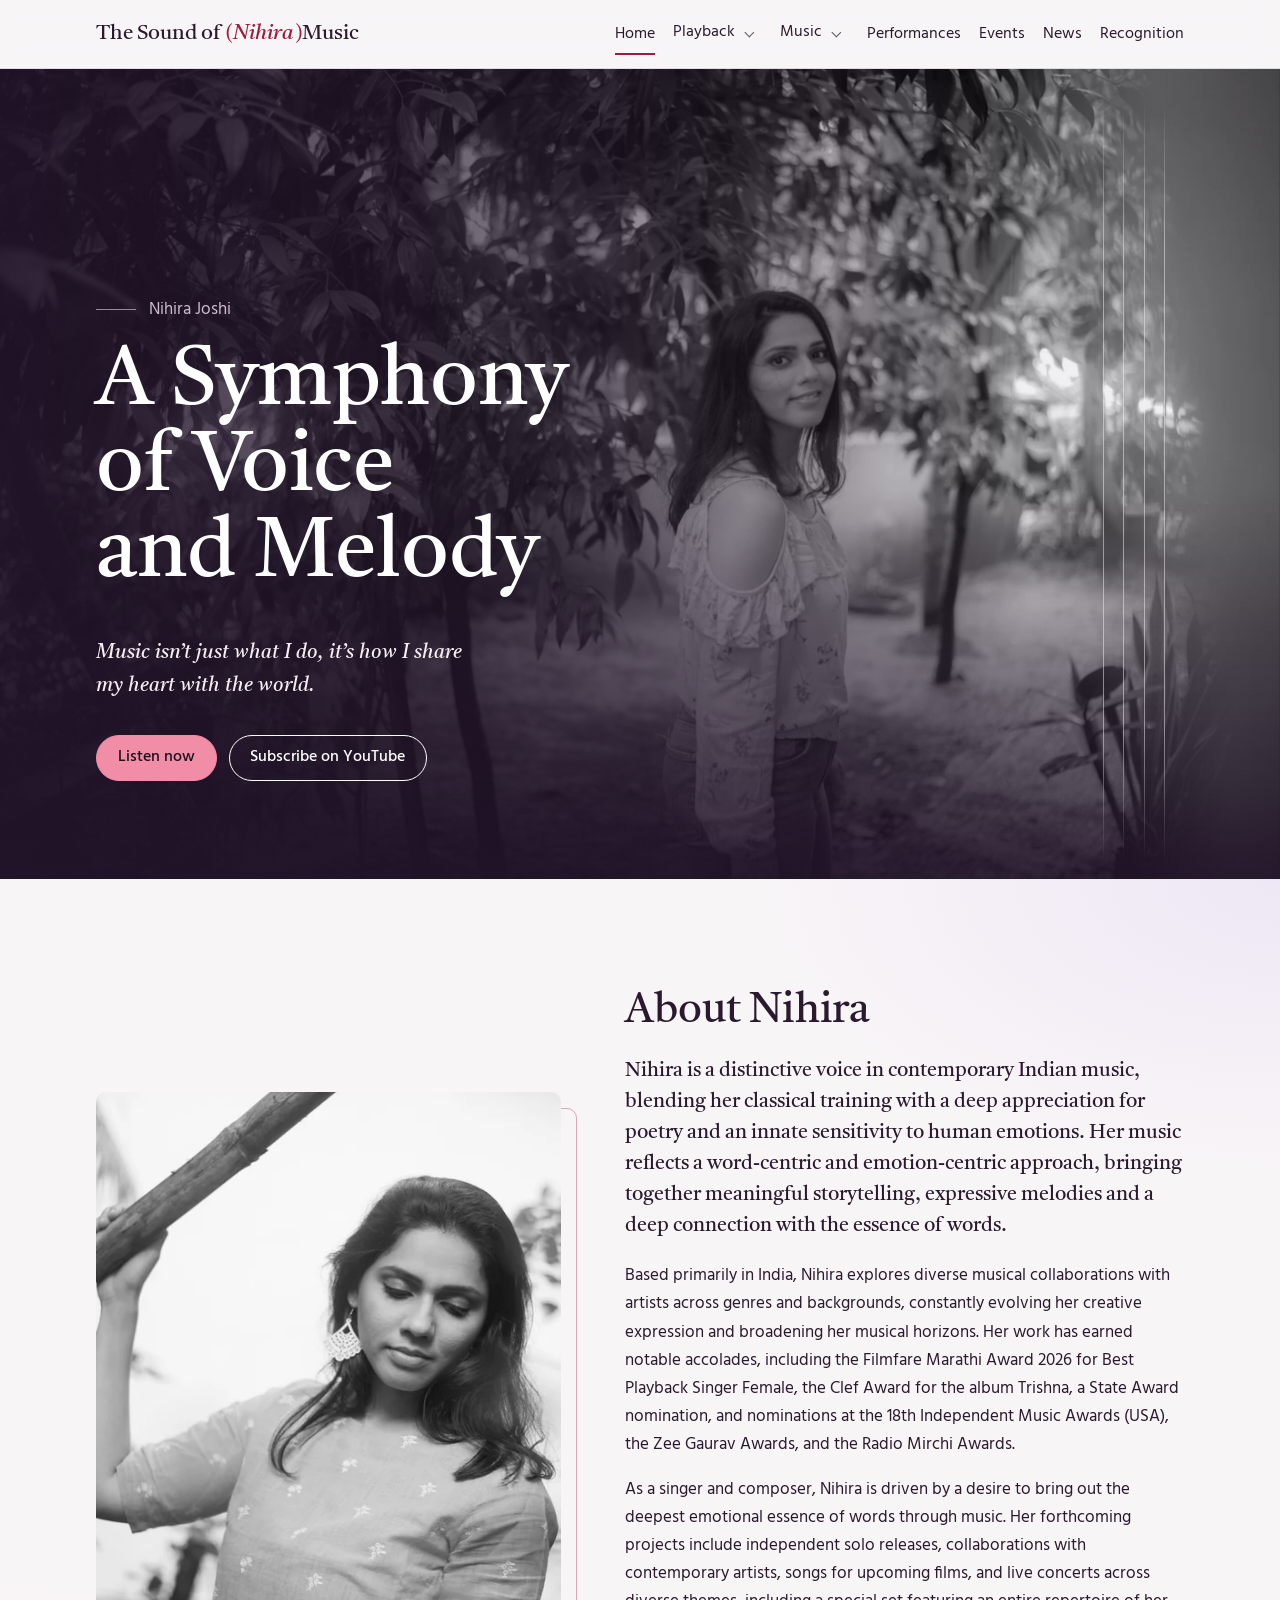
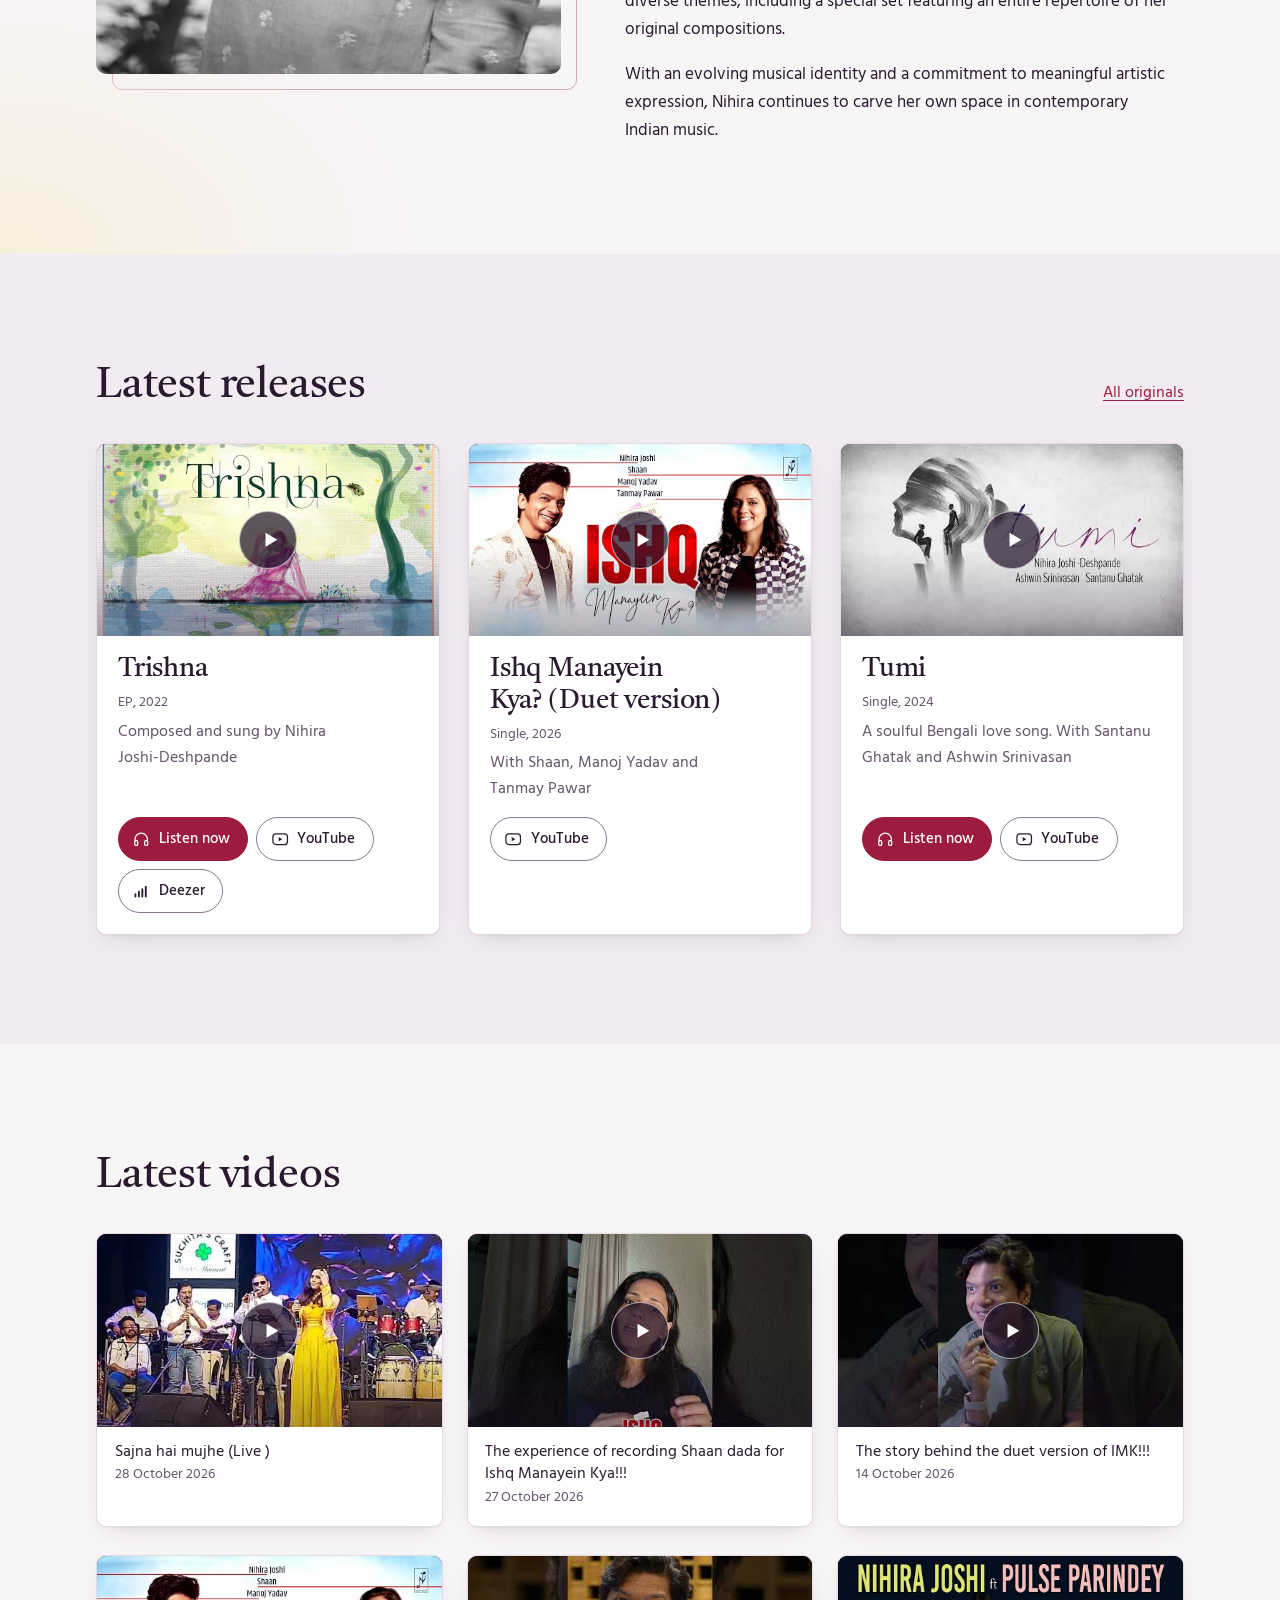
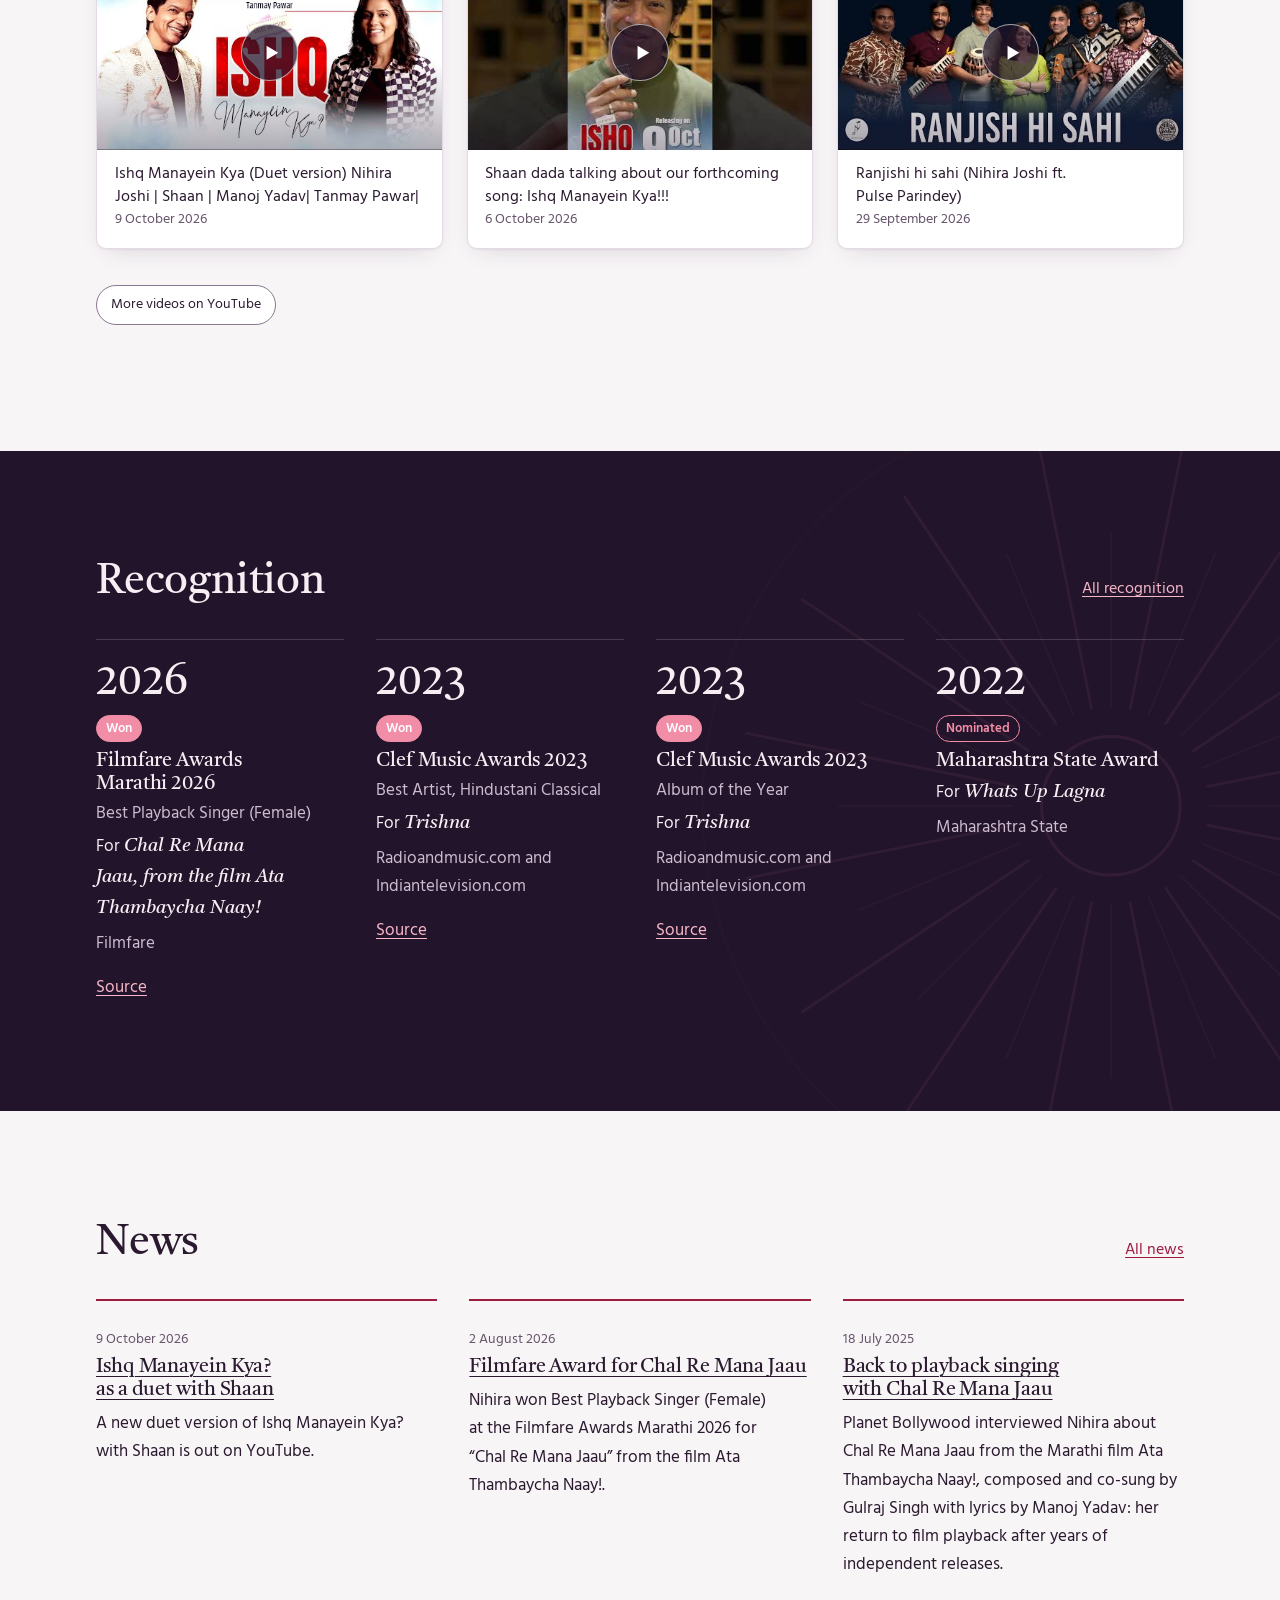
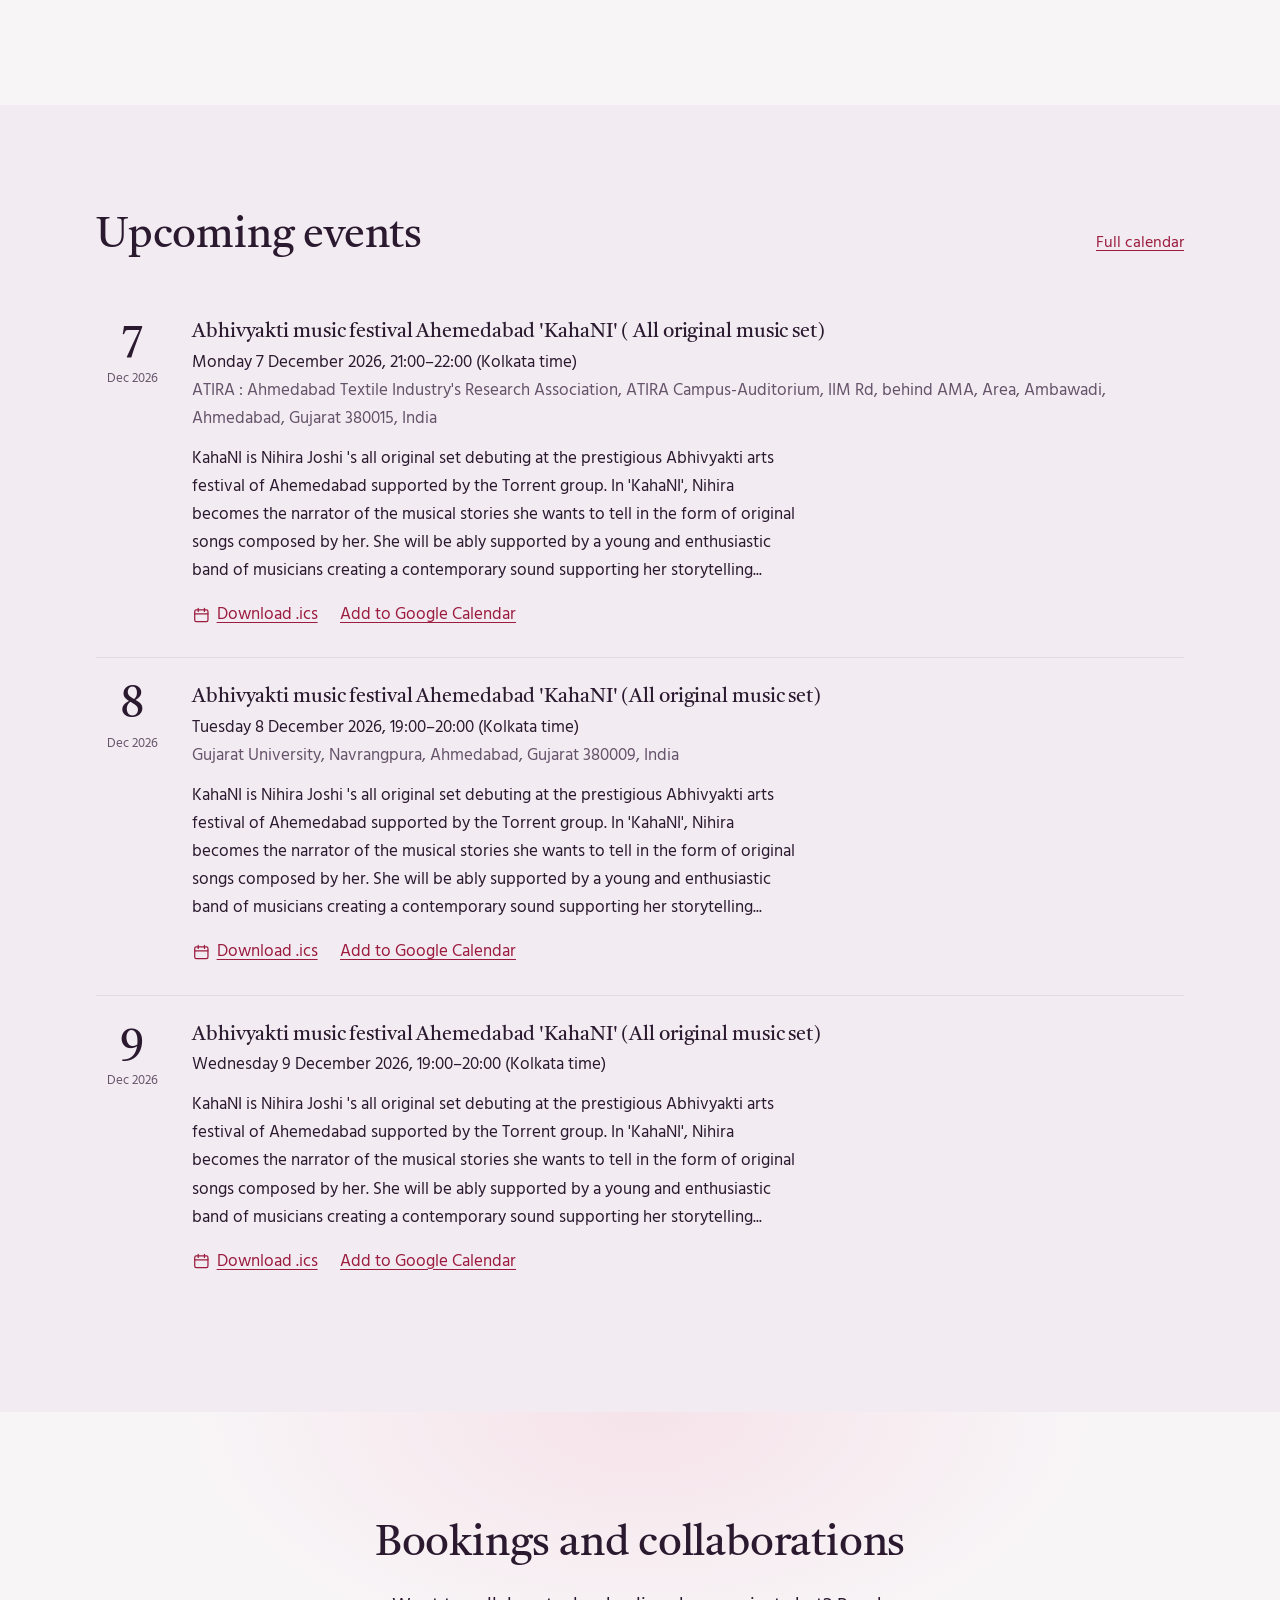
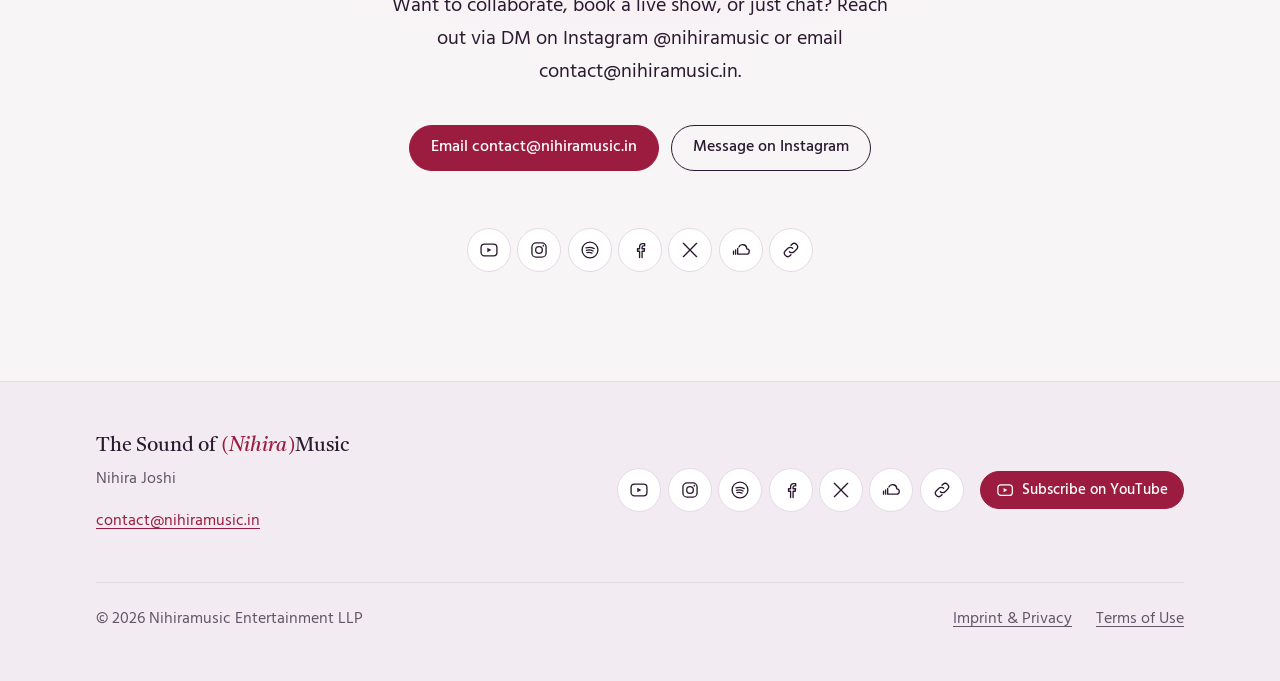
==== commit 6c2bac48: "Minor changes - updated `About` text and `Title`" ====
--- a/index.html
+++ b/index.html
@@ -3,7 +3,7 @@
 <head>
 <meta charset="utf-8">
 <meta name="viewport" content="width=device-width, initial-scale=1">
-<title>Nihira Joshi: Unique Musical Experience | The Sound of (Nihira)Music</title>
+<title>Nihira Joshi: A Unique Musical Experience</title>
 <meta name="description" content="Explore Nihira&#x27;s remarkable talent, blending classical training with poetry to create emotive compositions. Collaborations with diverse artists leads to a unique musical experience for listeners.">
 <link rel="canonical" href="https://nihiramusic.in/">
 <meta property="og:type" content="website">
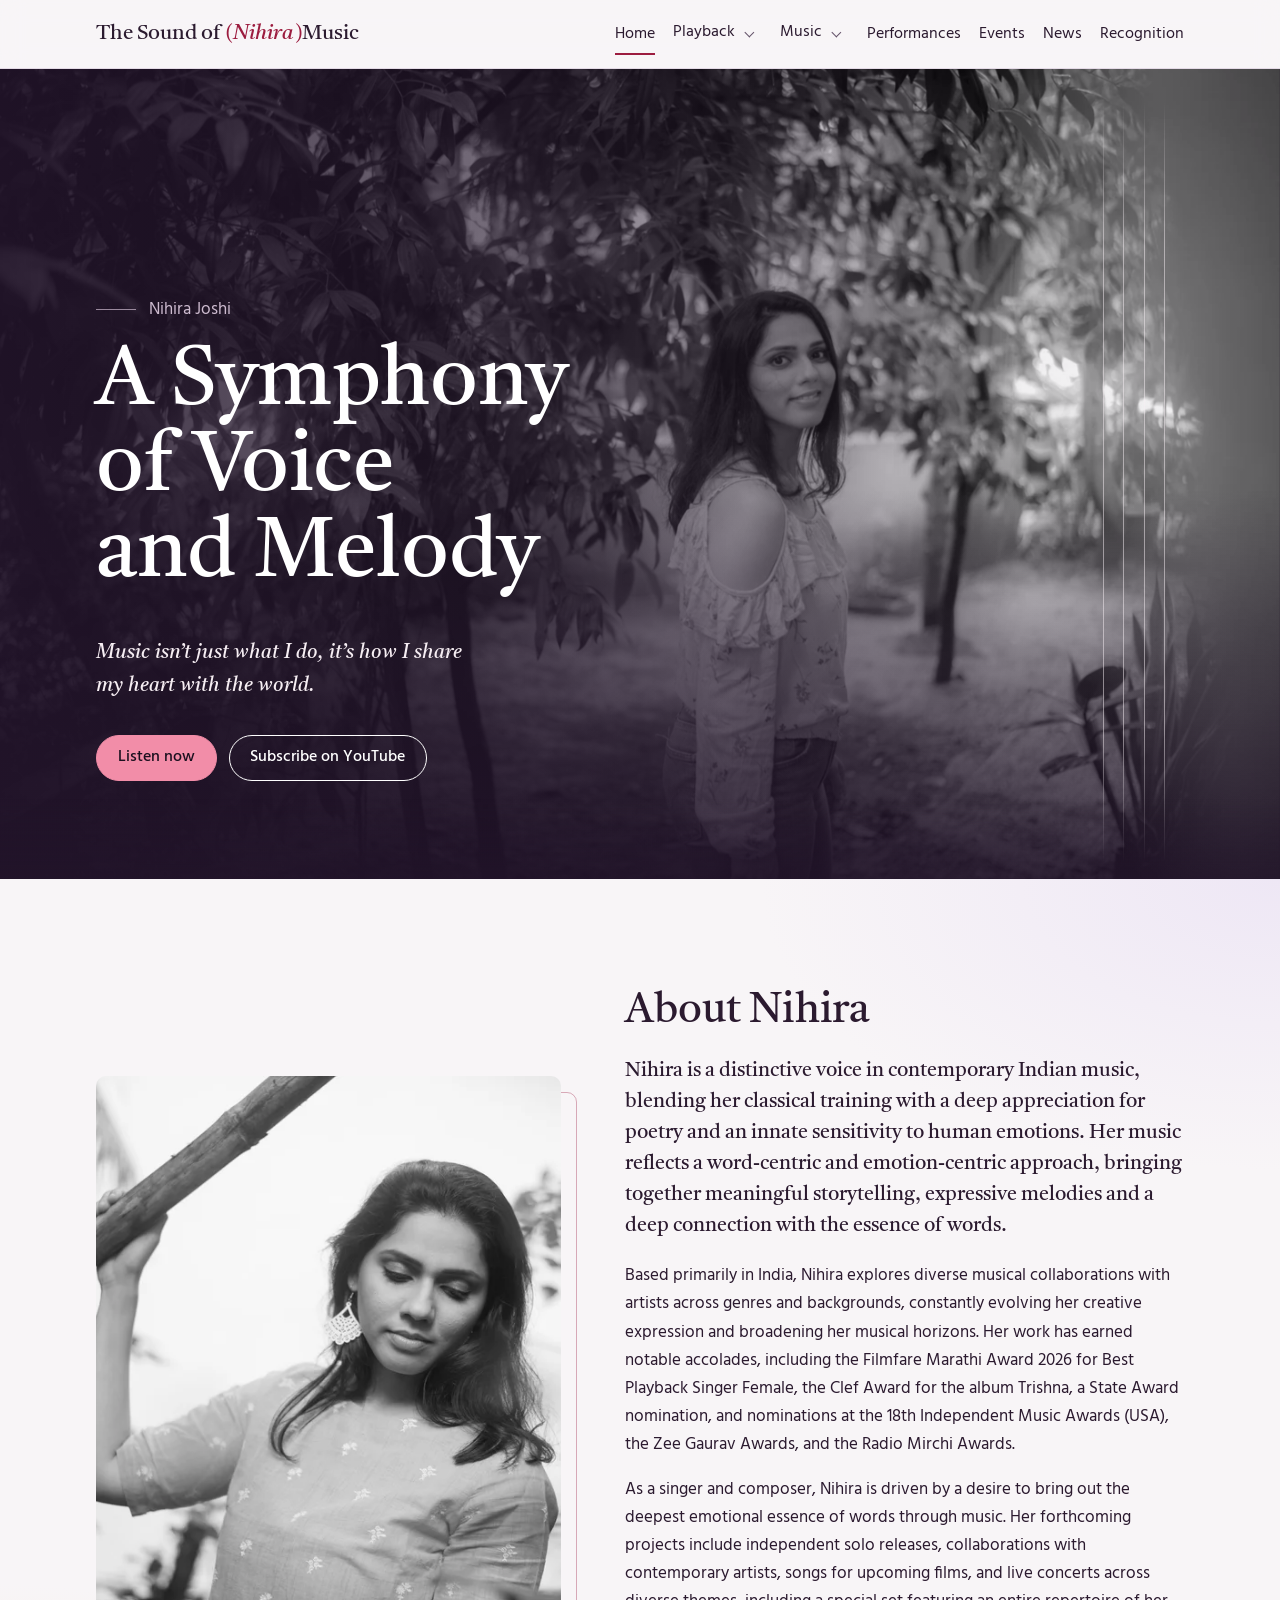
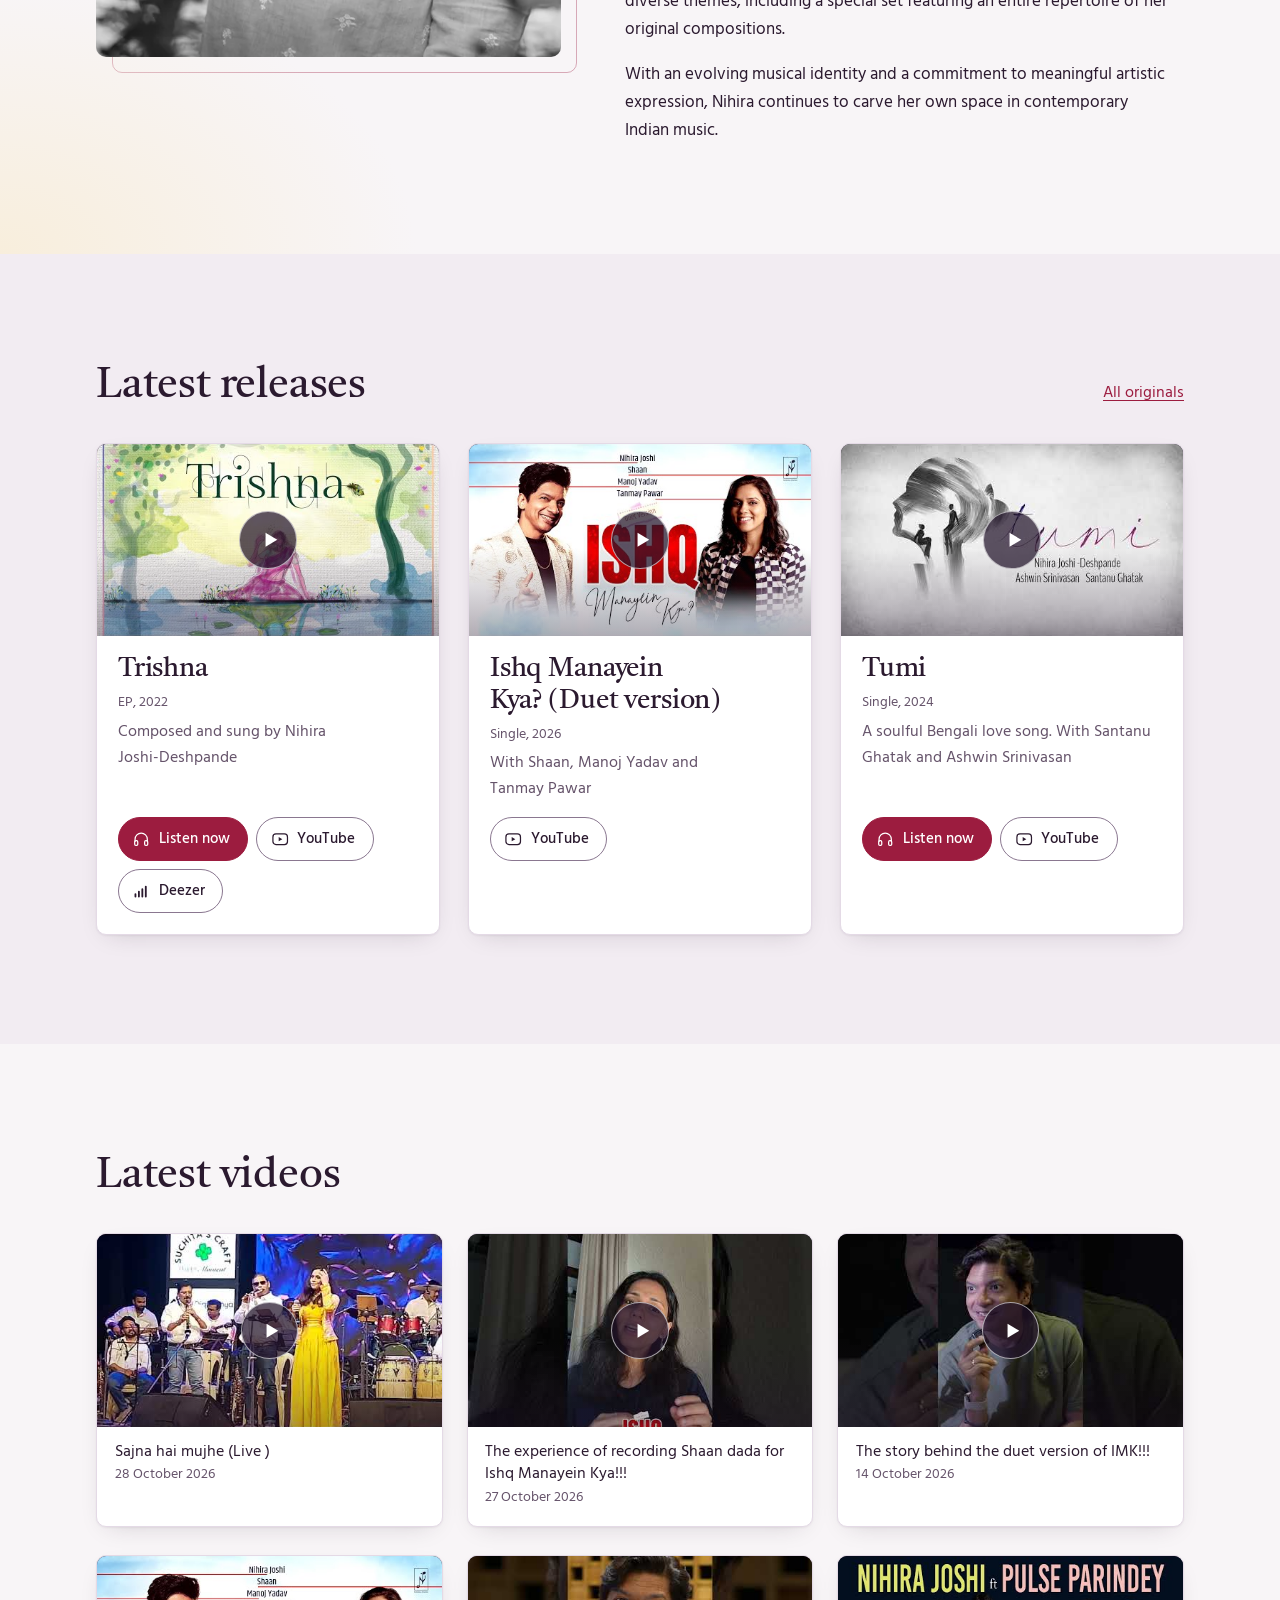
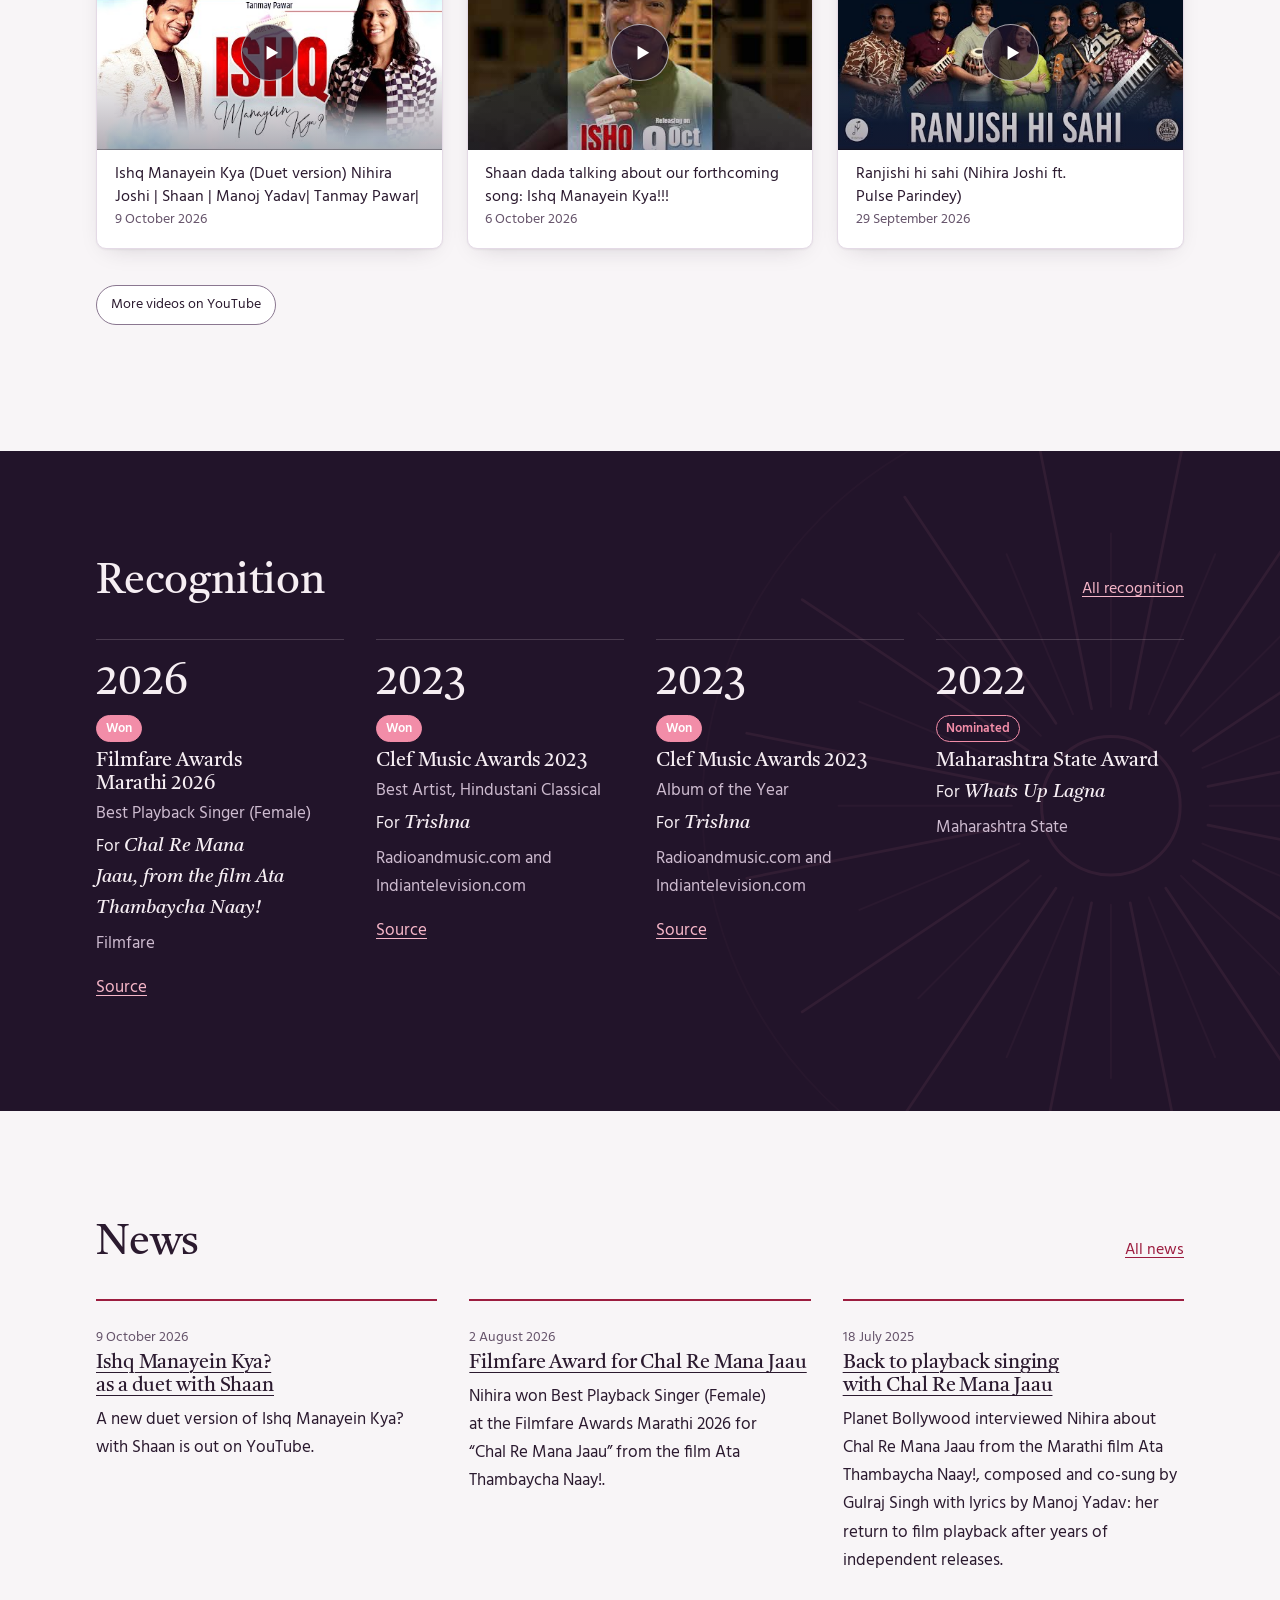
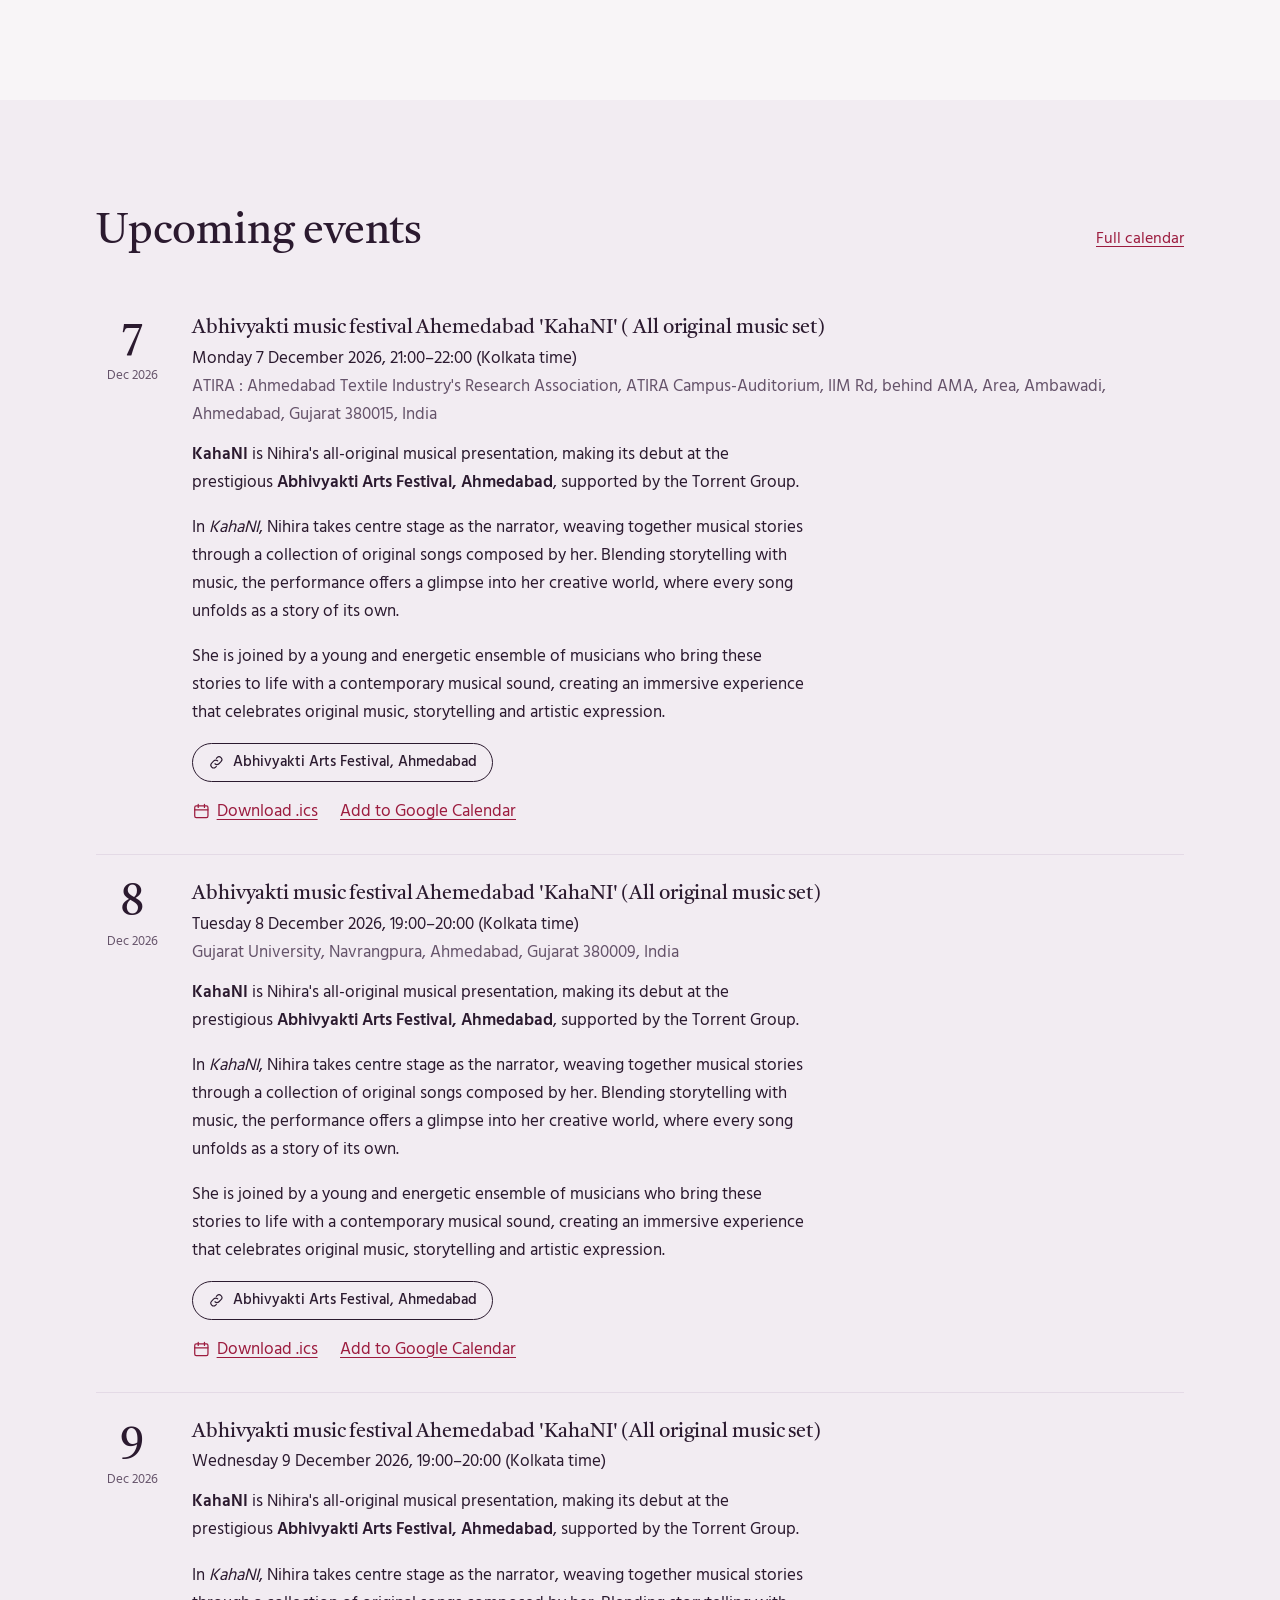
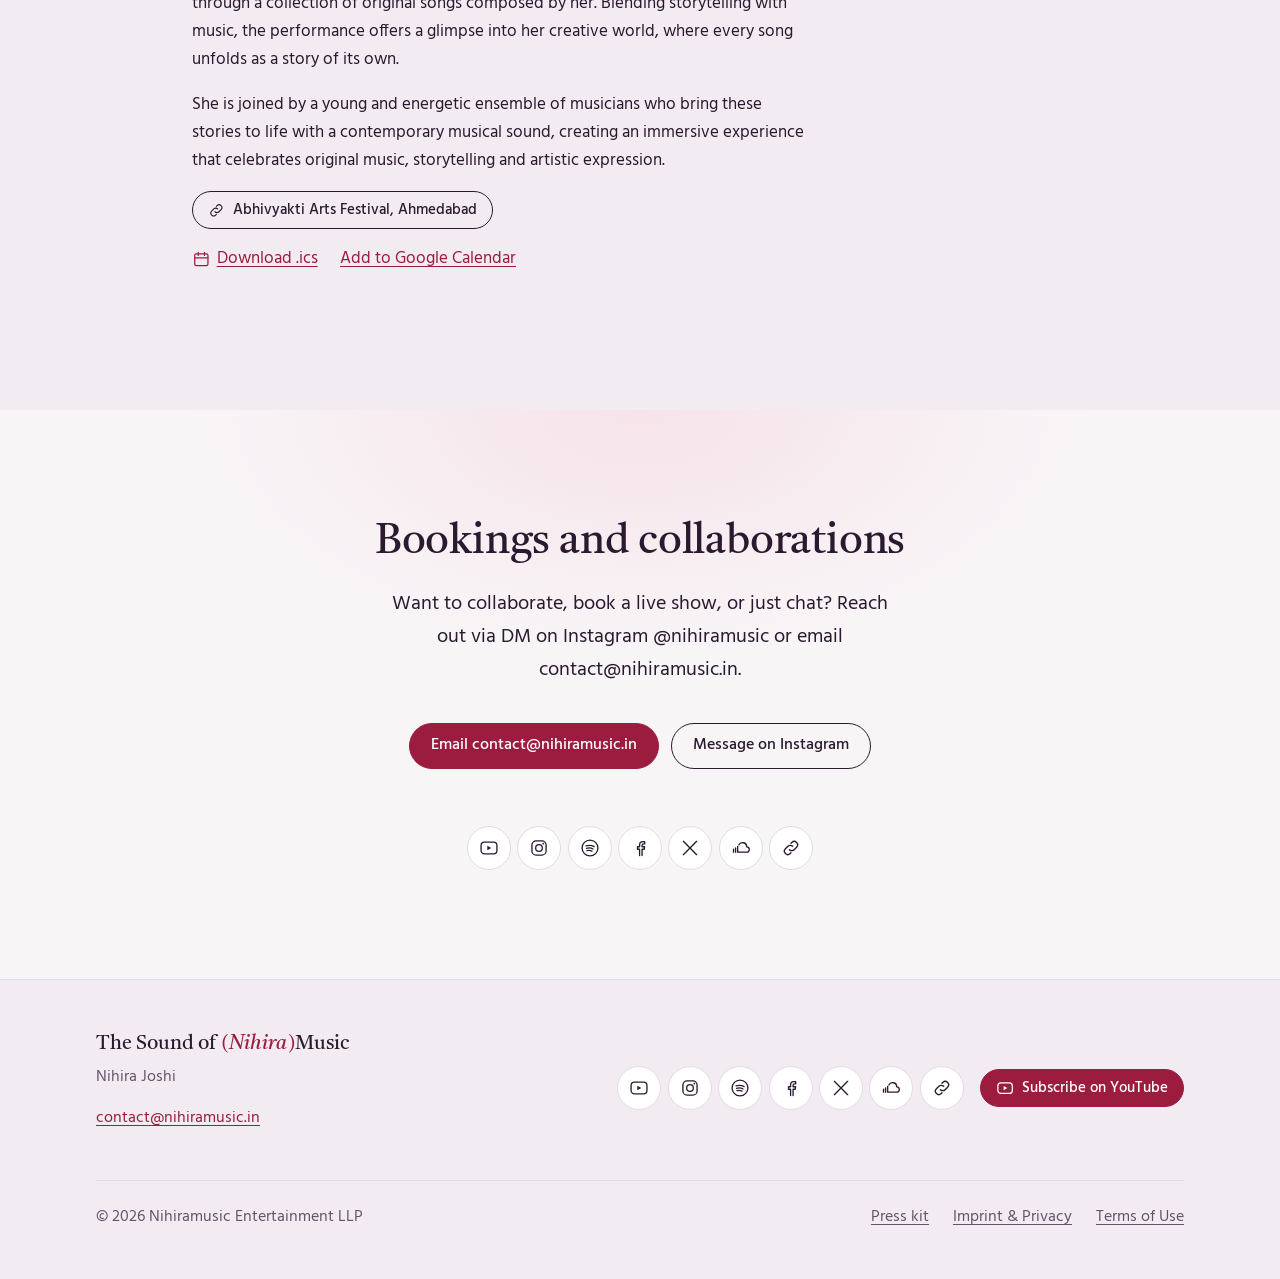
==== commit 60206ef9: "Update events from the linked calendar (automatic)" ====
--- a/index.html
+++ b/index.html
@@ -56,7 +56,7 @@
    "url": "https://nihiramusic.in/",
    "logo": "https://nihiramusic.in/assets/img/nihirafinal-logo-3-yyv7bqb4jbio1lp0-3fe366-1200.jpg",
    "image": "https://nihiramusic.in/assets/img/dsc2295-ykbr0xv9x8i2zz9b-b80550-1920.webp",
-   "description": "Nihira is undoubtedly a remarkable talent in the world of contemporary music, blending her classical training with a deep appreciation for poetry to create a unique and emotive musical experience. Her dedication to conveying emotions through her compositions is evident in the heartfelt resonance of her work.",
+   "description": "Nihira is a distinctive voice in contemporary Indian music, blending her classical training with a deep appreciation for poetry and an innate sensitivity to human emotions. Her music reflects a word-centric and emotion-centric approach, bringing together meaningful storytelling, expressive melodies and a deep connection with the essence of words.",
    "email": "contact@nihiramusic.in",
    "sameAs": [
     "https://www.youtube.com/@Nihiramusic",
@@ -117,9 +117,9 @@
 <li><a href="news/#chal-re-mana-jaau-playback">Back to playback singing with Chal Re Mana Jaau</a> (2025-07-18)</li>
 </ul>
 <h2>Upcoming events</h2><ul>
-<li><a href="events/#cal-32ede16610">Diwali Pahaat Mumbai</a>, 2026-11-08</li>
 <li><a href="events/#cal-927634ea57">Diwali Pahaat Baroda</a>, 2026-11-10</li>
 <li><a href="events/#cal-826d3dee9e">Jivalaga Ratnagiri</a>, 2026-11-24</li>
+<li><a href="events/#cal-5191a0b7c4">Abhivyakti music festival Ahemedabad &#x27;KahaNI&#x27; ( All original music set)</a>, 2026-12-07</li>
 </ul>
 <h2>Latest videos</h2><ul>
 <li><a href="https://www.youtube.com/watch?v=44MRWtoBeCg">Sajna hai mujhe (Live )</a></li>
--- a/assets/css/style.css
+++ b/assets/css/style.css
@@ -538,3 +538,64 @@
 .award__links { display: flex; flex-wrap: wrap; gap: .5rem; align-items: center; margin-top: 1rem; }
 .subnav__link--page { border-style: dashed; }
 .subnav__arrow { font-size: .85em; color: var(--accent); }
+
+/* ---------- M6b: awards with photos (photo to the right of the text) ---------- */
+.award--with-media { display: grid; gap: 1.5rem 2.5rem; grid-template-columns: minmax(0, 1fr); align-items: start; }
+.award__text { min-width: 0; }
+.award__media { min-width: 0; }
+.award--with-media .award__gallery { margin-top: 0; grid-template-columns: 1fr; justify-items: center; }
+.award--with-media .award__gallery img { width: 100%; max-width: 22rem; max-height: 32rem; margin-inline: auto; }
+@media (min-width: 56rem) {
+  .award--with-media { grid-template-columns: minmax(0, 1fr) minmax(14rem, 22rem); align-items: center; }
+  .award--with-media .award__desc { max-width: none; }
+  /* several photos: two columns so the block does not become very tall */
+  .award--with-media .award__gallery:has(li:nth-child(3)) { grid-template-columns: 1fr 1fr; }
+}
+
+/* ---------- M6b: event text, link buttons ---------- */
+.event__desc :is(ul, ol) { margin: .5rem 0 1rem 1.2rem; padding: 0; }
+.event__desc li + li { margin-top: .25rem; }
+.event__links { list-style: none; display: flex; flex-wrap: wrap; align-items: center; gap: .6rem; margin: 1rem 0 0; padding: 0; }
+.event__links .btn { display: inline-flex; align-items: center; gap: .5em; }
+.event__links .btn .icon svg { width: 1.1em; height: 1.1em; }
+
+/* ---------- M6b: alignment of pictures and text ---------- */
+/* One rule for all pictures: they never overflow their column, keep their shape and share the same corner radius. */
+:where(main) img { max-width: 100%; height: auto; }
+.about__grid { align-items: center; }               /* About photo and text share one centre line */
+@media (min-width: 56rem) { .about__fig { position: relative; top: auto; } }
+.event__body, .news-item > *, .concert__head > * { min-width: 0; }
+.event { align-items: start; }                       /* date block and text start on the same line */
+.event__date { padding-top: .1rem; }
+.event__img { display: block; width: 100%; max-width: 36rem; height: auto; margin-inline: 0; }
+.news-item__img { display: block; max-width: 36rem; width: 100%; height: auto; }
+.news-item__date { padding-top: .5rem; line-height: 1.3; }
+.concert__img { display: block; width: 100%; height: auto; }
+.work__media, .work__body { min-width: 0; }
+.work__title { text-wrap: balance; }
+:where(.page-head__intro, .prose, .award__desc, .news-item__summary) { text-wrap: pretty; }
+
+/* ---------- M6b: press kit ---------- */
+.pk { display: grid; gap: clamp(2.5rem, 6vw, 4rem); }
+.pk__section > h2 { margin-bottom: 1rem; }
+.pk__bio { padding-block: 1.25rem; border-top: 1px solid var(--line); }
+.pk__bio:first-of-type { border-top: 0; }
+.pk__bio-head { display: flex; flex-wrap: wrap; align-items: center; justify-content: space-between; gap: .5rem 1rem; margin-bottom: .5rem; }
+.pk__bio-head h3 { margin: 0; }
+.pk__facts { display: grid; grid-template-columns: max-content 1fr; gap: .4rem 1.5rem; margin: 0; }
+.pk__facts dt { color: var(--muted); } .pk__facts dd { margin: 0; }
+.pk__awards { list-style: none; margin: 0; padding: 0; display: grid; gap: .9rem; }
+.pk__awards li { display: grid; grid-template-columns: 6.5rem 1fr; gap: .75rem 1rem; align-items: baseline; padding-bottom: .9rem; border-bottom: 1px solid var(--line); }
+.pk__awards .badge { justify-self: start; }
+.pk__award-text cite { font-family: var(--serif); }
+.pk__photos { list-style: none; margin: 1rem 0 0; padding: 0; display: grid; gap: 1.5rem; grid-template-columns: repeat(auto-fill, minmax(min(100%, 15rem), 1fr)); align-items: start; }
+.pk__photos figure { margin: 0; display: grid; gap: .6rem; }
+.pk__photos img { width: 100%; aspect-ratio: 4 / 5; object-fit: cover; object-position: 50% 30%; border-radius: var(--radius-card); background: var(--surface); }
+.pk__photos li:last-child img[alt*="logo" i] { object-fit: contain; aspect-ratio: 1; padding: 1rem; }
+.pk__photos figcaption { display: grid; gap: .15rem; font-size: var(--step--1); }
+.pk__label { font-weight: 600; } .pk__credit { color: var(--muted); }
+.pk__files { list-style: none; margin: 1rem 0 0; padding: 0; display: flex; flex-wrap: wrap; gap: .6rem 1rem; align-items: center; }
+.pk__buttons { display: flex; flex-wrap: wrap; gap: .6rem; margin-top: 1rem; }
+.pk__buttons .btn { display: inline-flex; align-items: center; gap: .5em; }
+.pk__buttons .btn .icon svg { width: 1.1em; height: 1.1em; }
+@media (max-width: 36rem) { .pk__awards li { grid-template-columns: 1fr; } }
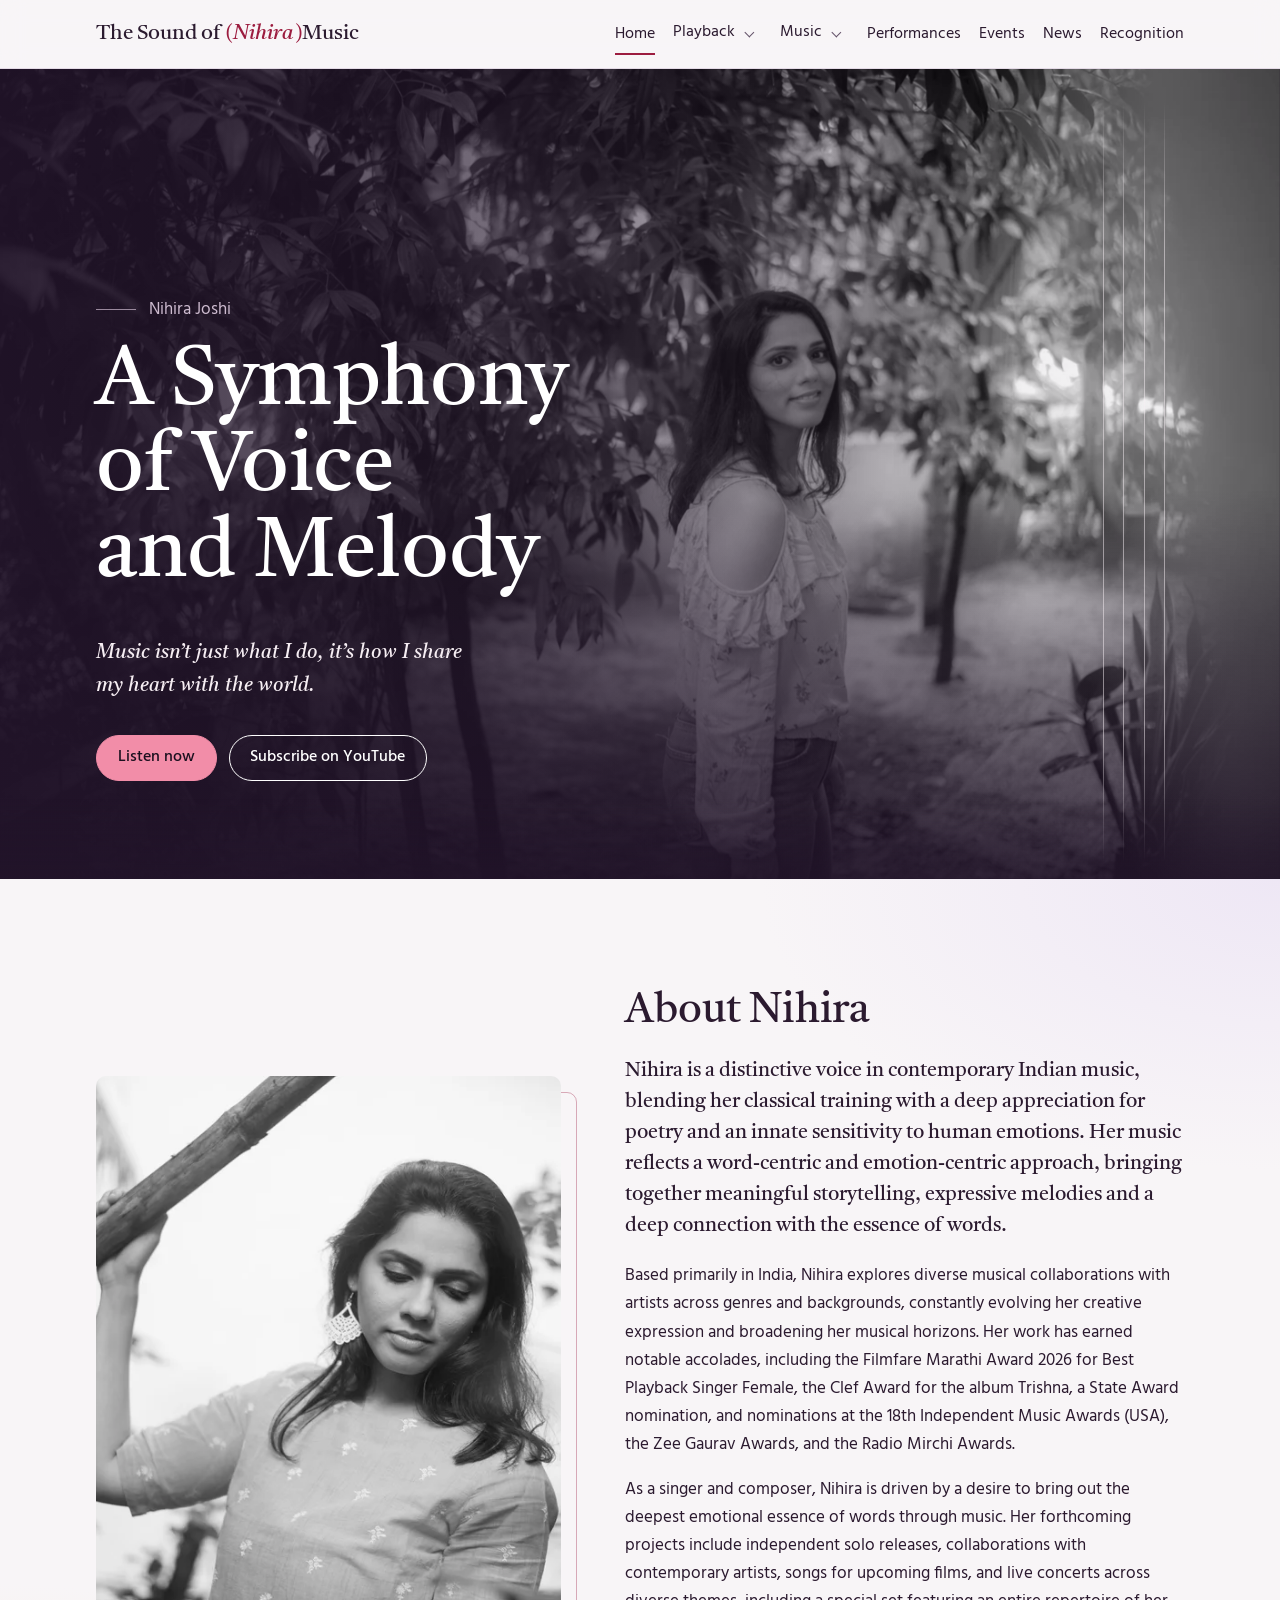
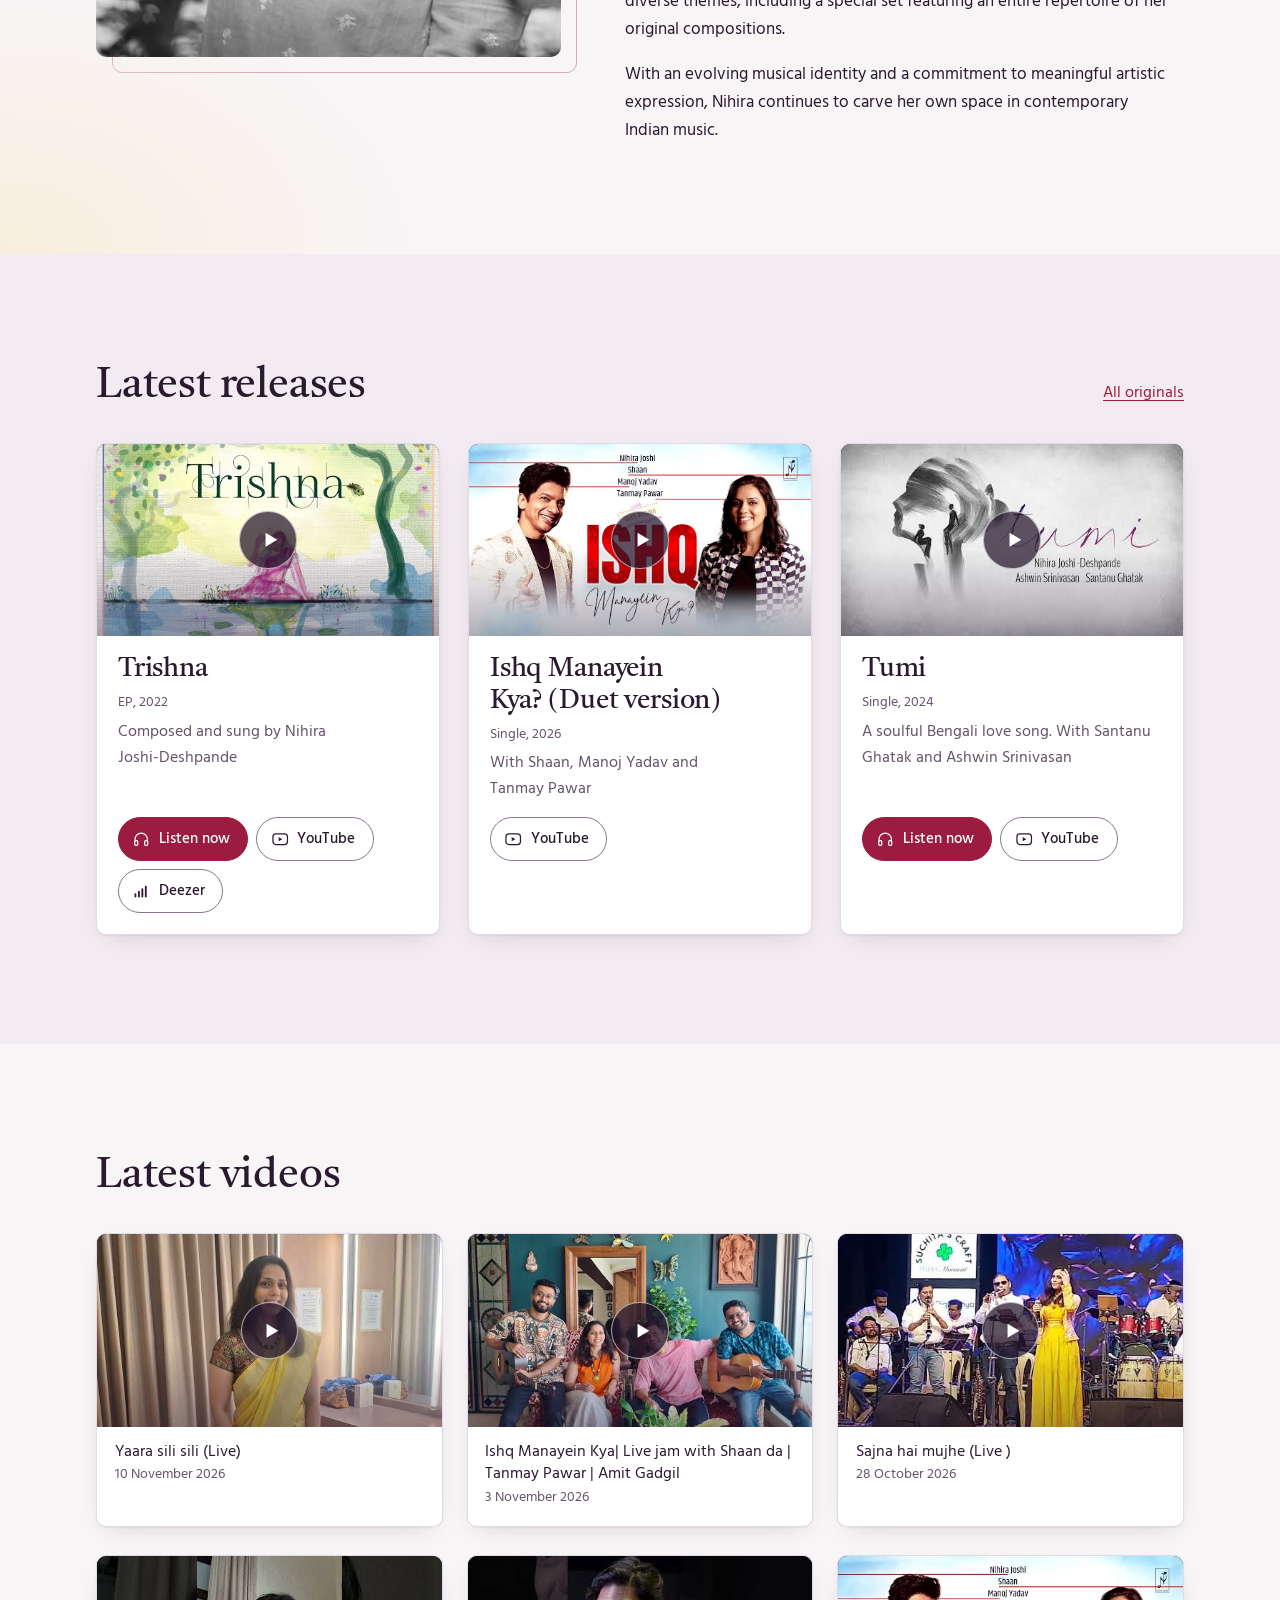
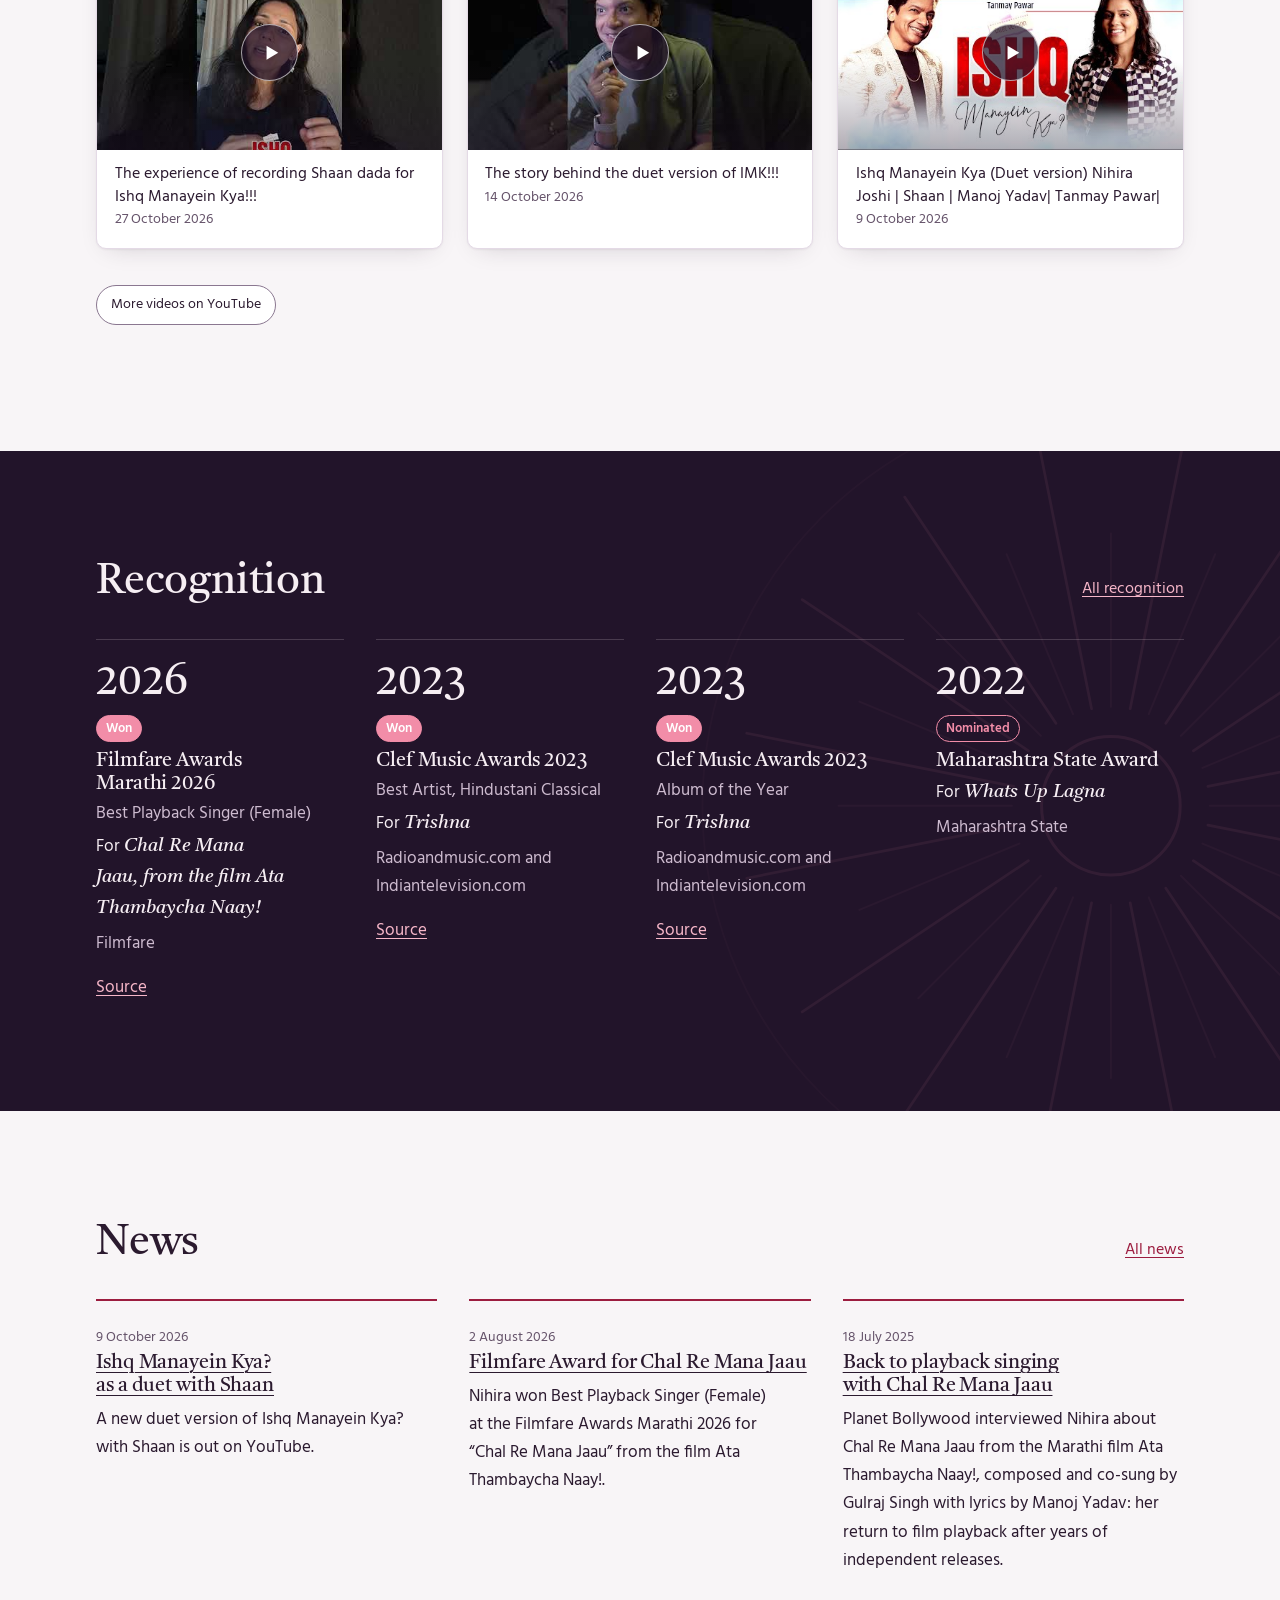
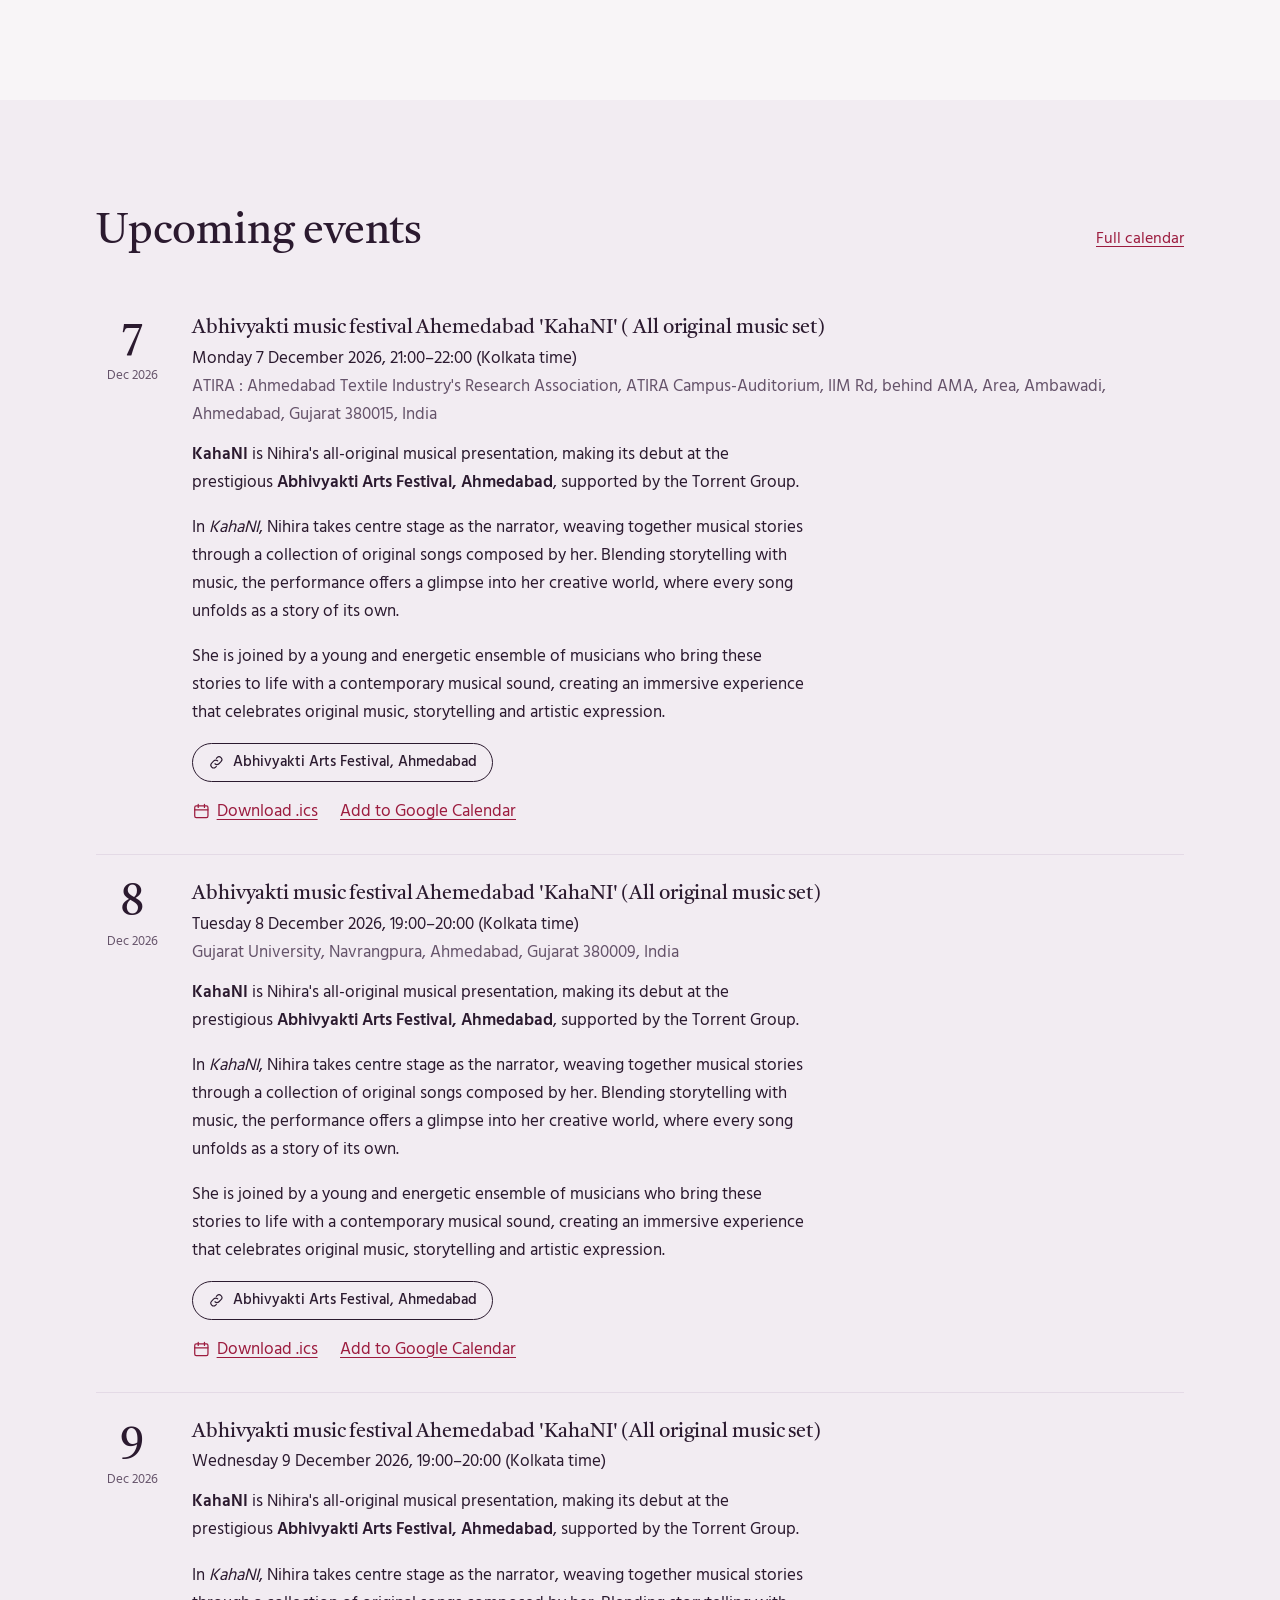
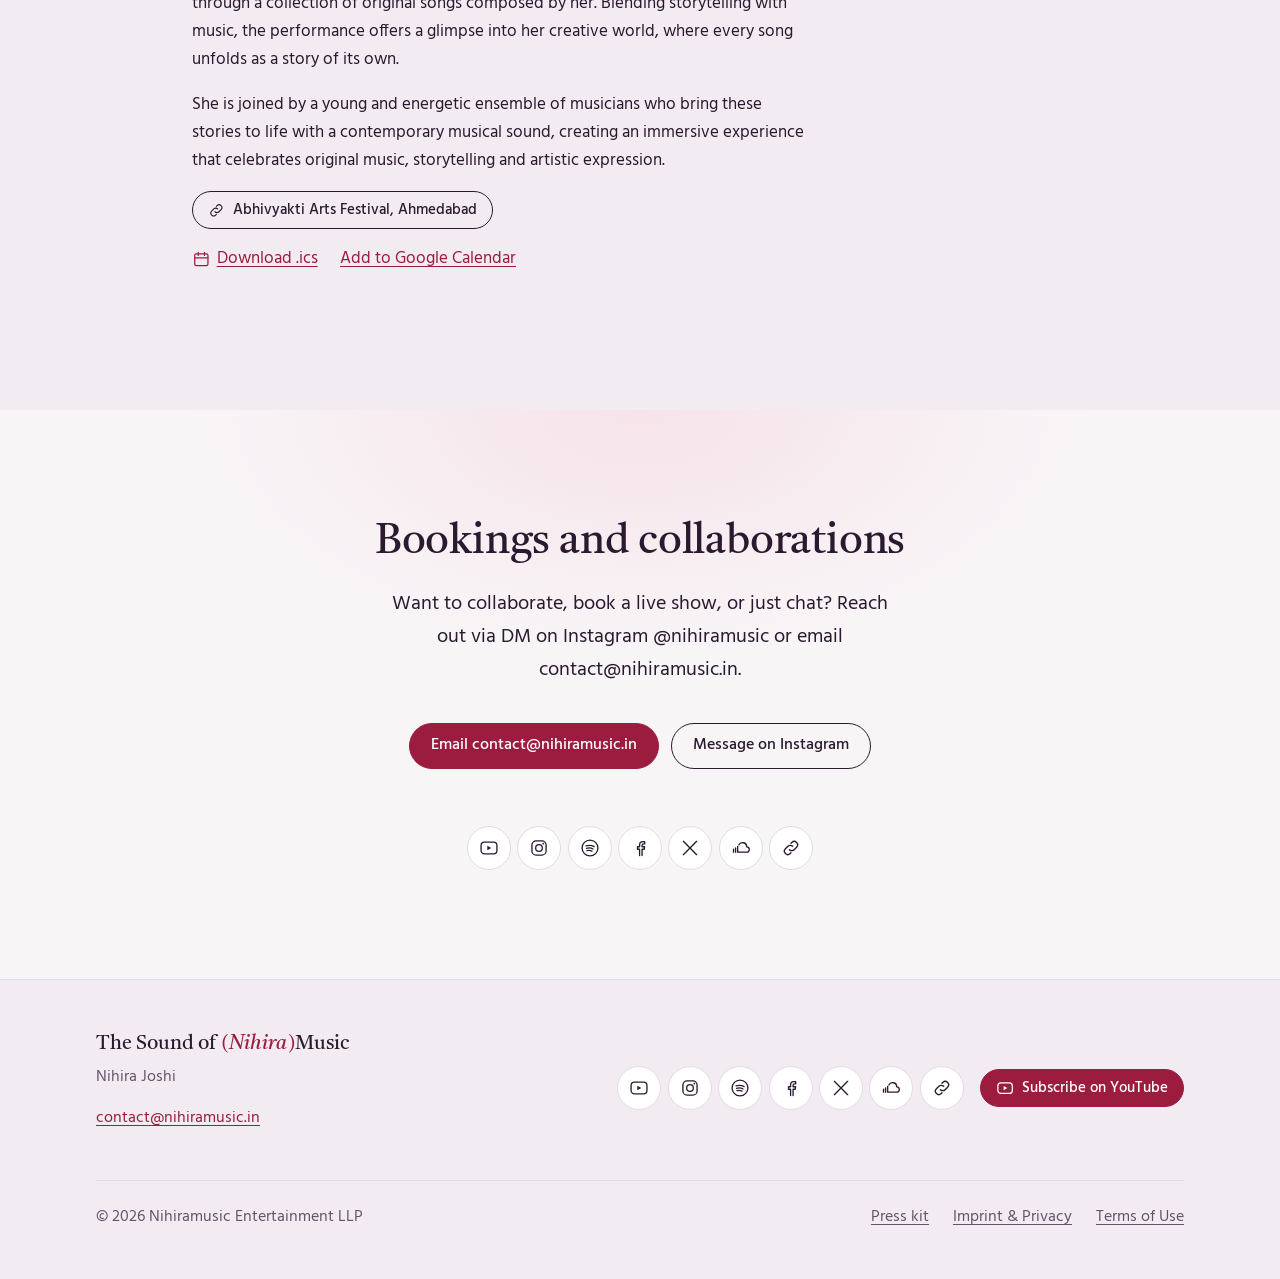
==== commit 871d6a32: "Update YouTube videos (automatic)" ====
--- a/index.html
+++ b/index.html
@@ -117,17 +117,17 @@
 <li><a href="news/#chal-re-mana-jaau-playback">Back to playback singing with Chal Re Mana Jaau</a> (2025-07-18)</li>
 </ul>
 <h2>Upcoming events</h2><ul>
-<li><a href="events/#cal-927634ea57">Diwali Pahaat Baroda</a>, 2026-11-10</li>
 <li><a href="events/#cal-826d3dee9e">Jivalaga Ratnagiri</a>, 2026-11-24</li>
 <li><a href="events/#cal-5191a0b7c4">Abhivyakti music festival Ahemedabad &#x27;KahaNI&#x27; ( All original music set)</a>, 2026-12-07</li>
+<li><a href="events/#cal-92d3d29749">Abhivyakti music festival Ahemedabad &#x27;KahaNI&#x27; (All original music set)</a>, 2026-12-08</li>
 </ul>
 <h2>Latest videos</h2><ul>
+<li><a href="https://www.youtube.com/watch?v=8KOw5kU3R_c">Yaara sili sili (Live)</a></li>
+<li><a href="https://www.youtube.com/watch?v=EohW_xKSezs">Ishq Manayein Kya| Live jam with Shaan da | Tanmay Pawar | Amit Gadgil</a></li>
 <li><a href="https://www.youtube.com/watch?v=44MRWtoBeCg">Sajna hai mujhe (Live )</a></li>
 <li><a href="https://www.youtube.com/watch?v=vAzuLtM1Ei8">The experience of recording Shaan dada for Ishq Manayein Kya!!!</a></li>
 <li><a href="https://www.youtube.com/watch?v=cIUE689lwIU">The story behind the duet version of IMK!!!</a></li>
 <li><a href="https://www.youtube.com/watch?v=04lq9P_EQwc">Ishq Manayein Kya (Duet version)  Nihira Joshi | Shaan | Manoj Yadav| Tanmay Pawar|</a></li>
-<li><a href="https://www.youtube.com/watch?v=x7prW7at-Mg">Shaan dada talking about our forthcoming song: Ishq Manayein Kya!!!</a></li>
-<li><a href="https://www.youtube.com/watch?v=CcMquscablo">Ranjishi hi sahi (Nihira Joshi ft. Pulse Parindey)</a></li>
 </ul>
 <p><a href="original-compositions/">Original compositions</a> | <a href="playback/">Playback</a> | <a href="covers/">Music</a> | <a href="concerts/">Performances</a> | <a href="events/">Events</a> | <a href="awards/">Recognition</a> | <a href="https://artist.link/nihira">Listen on all streaming services</a></p></div>
 <!-- /generated:noscript -->
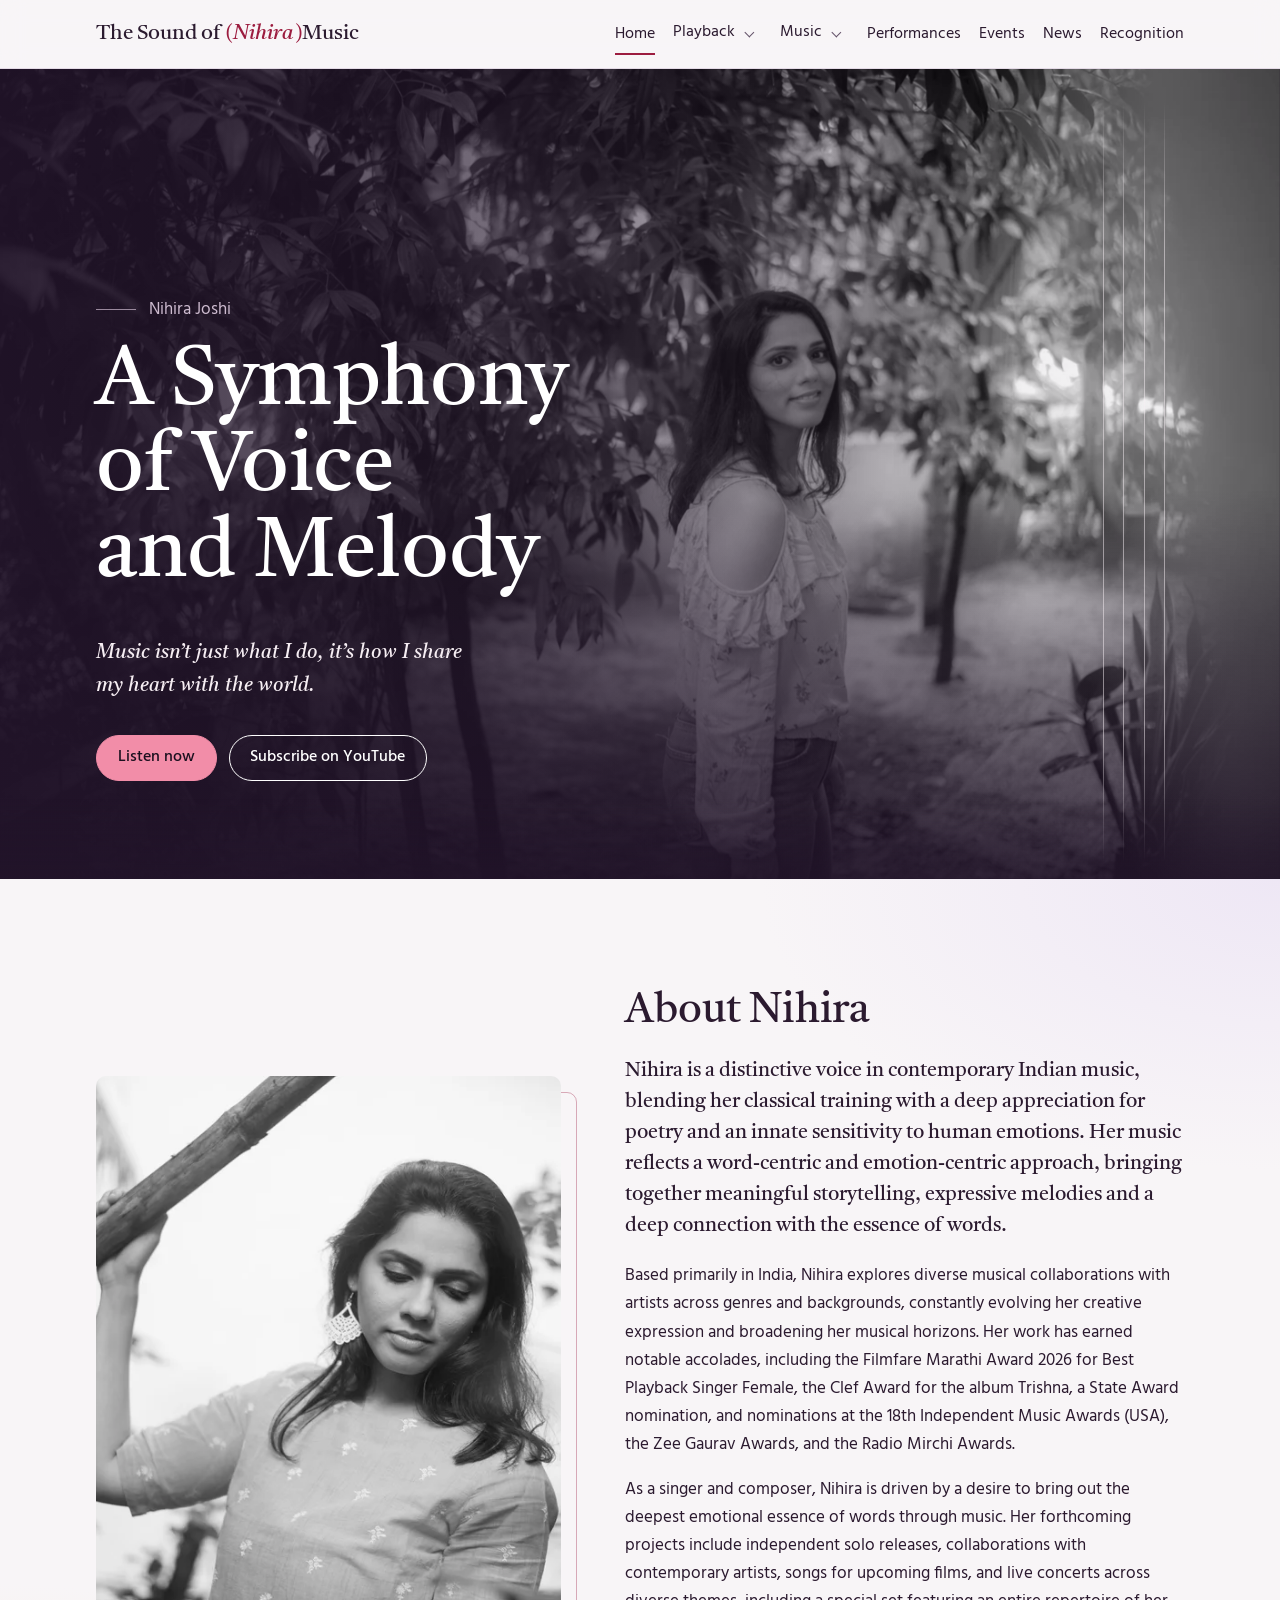
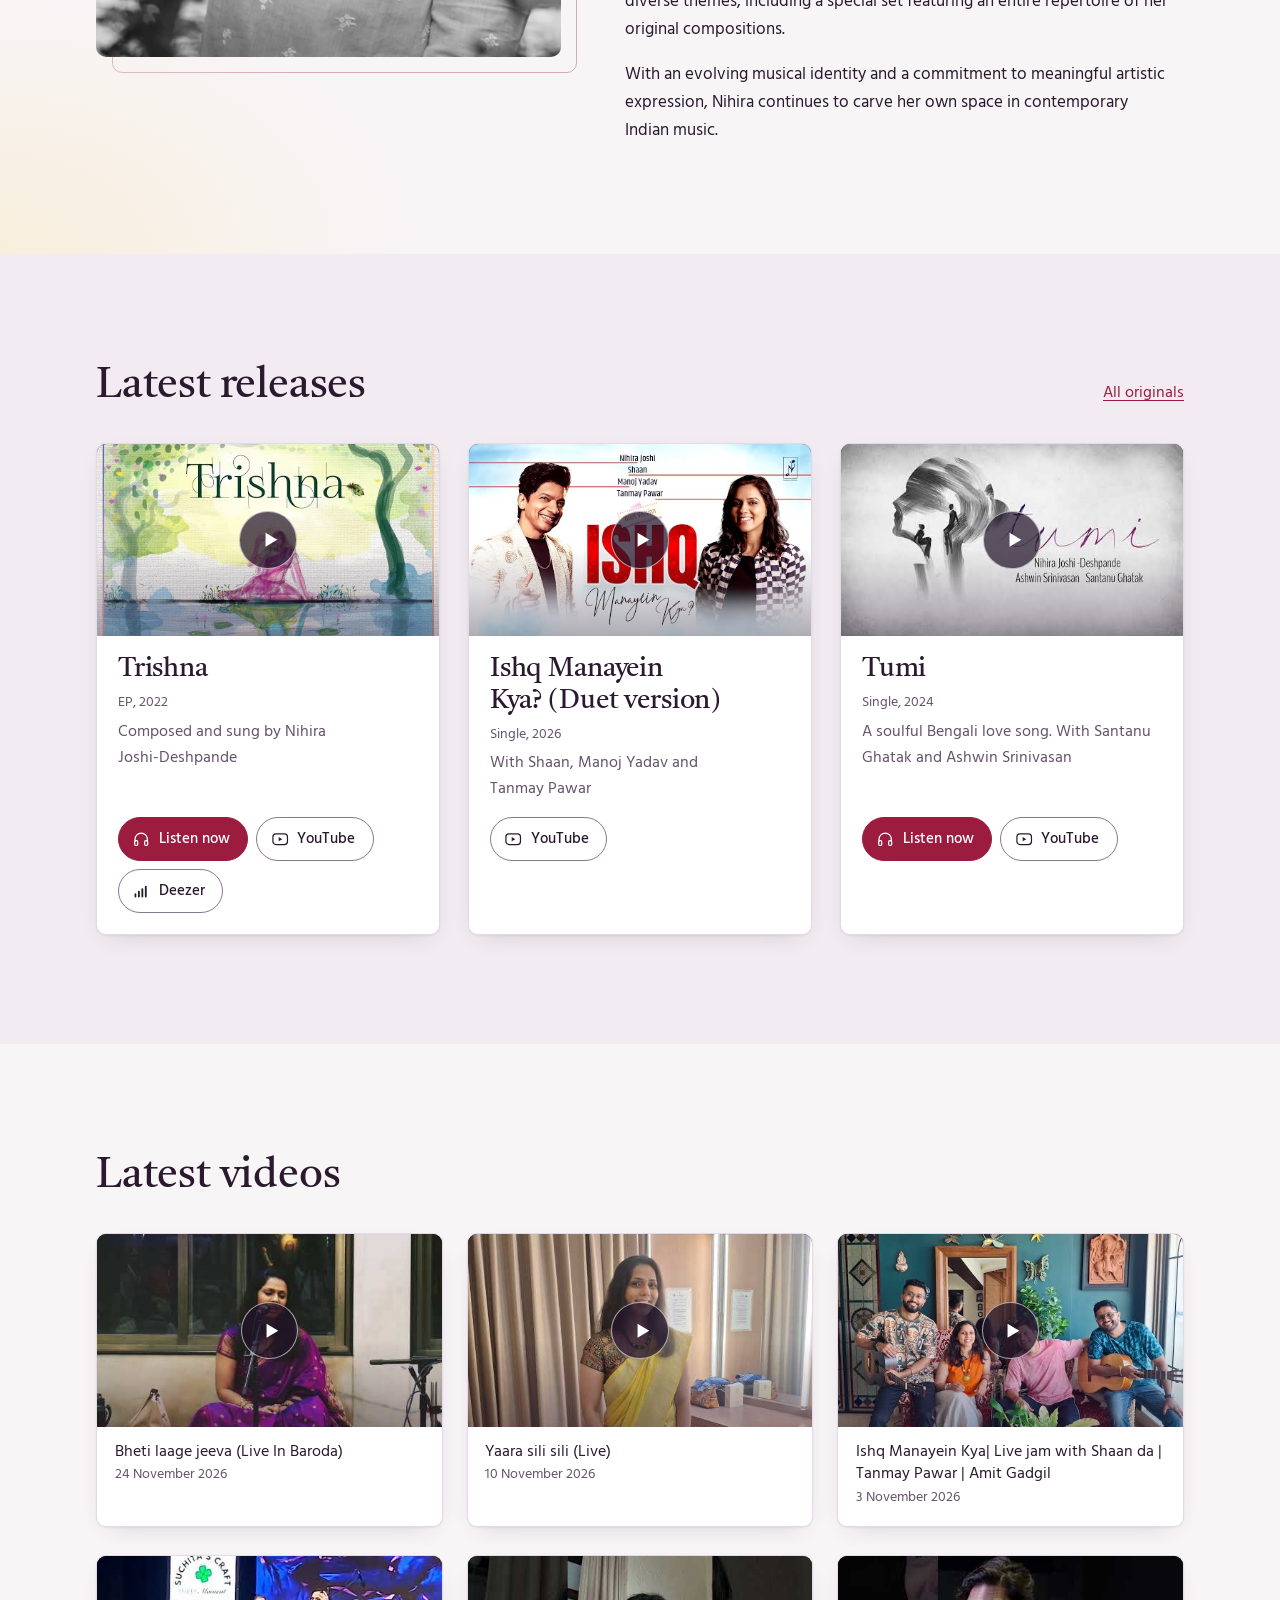
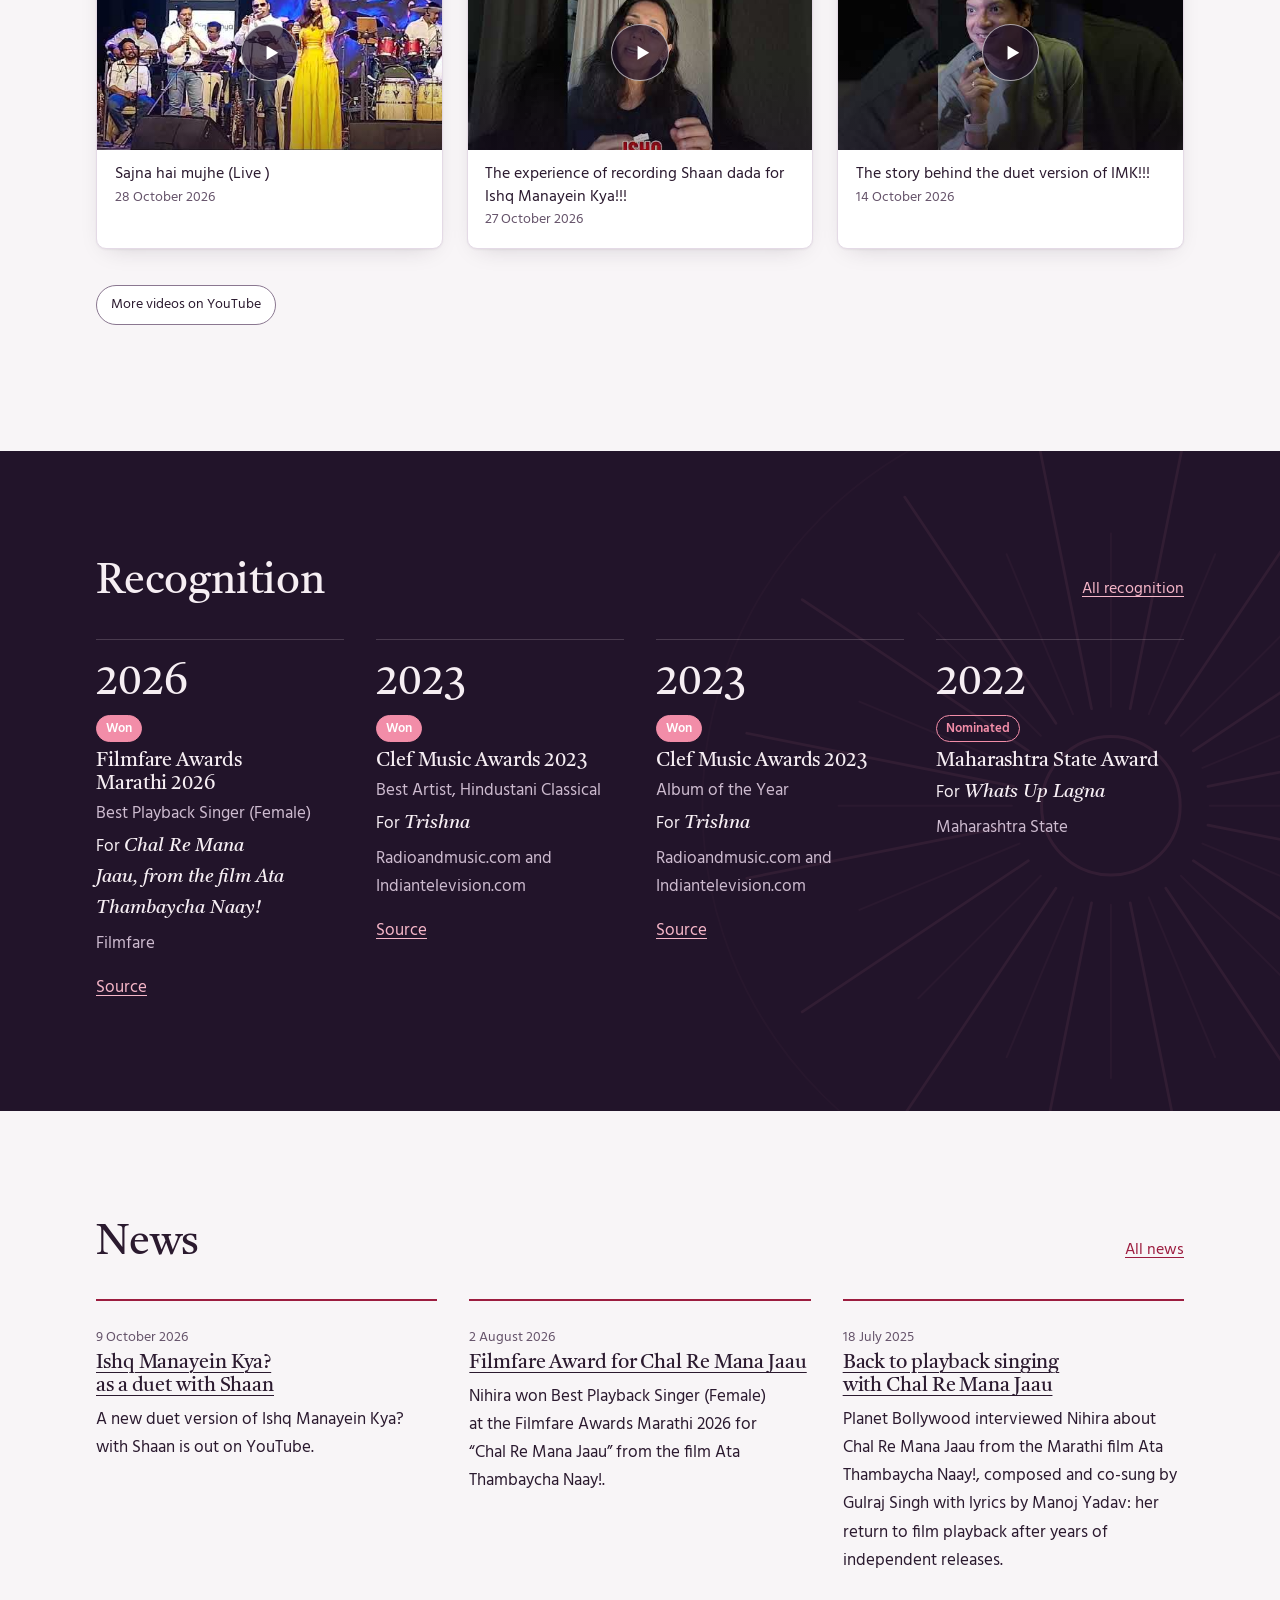
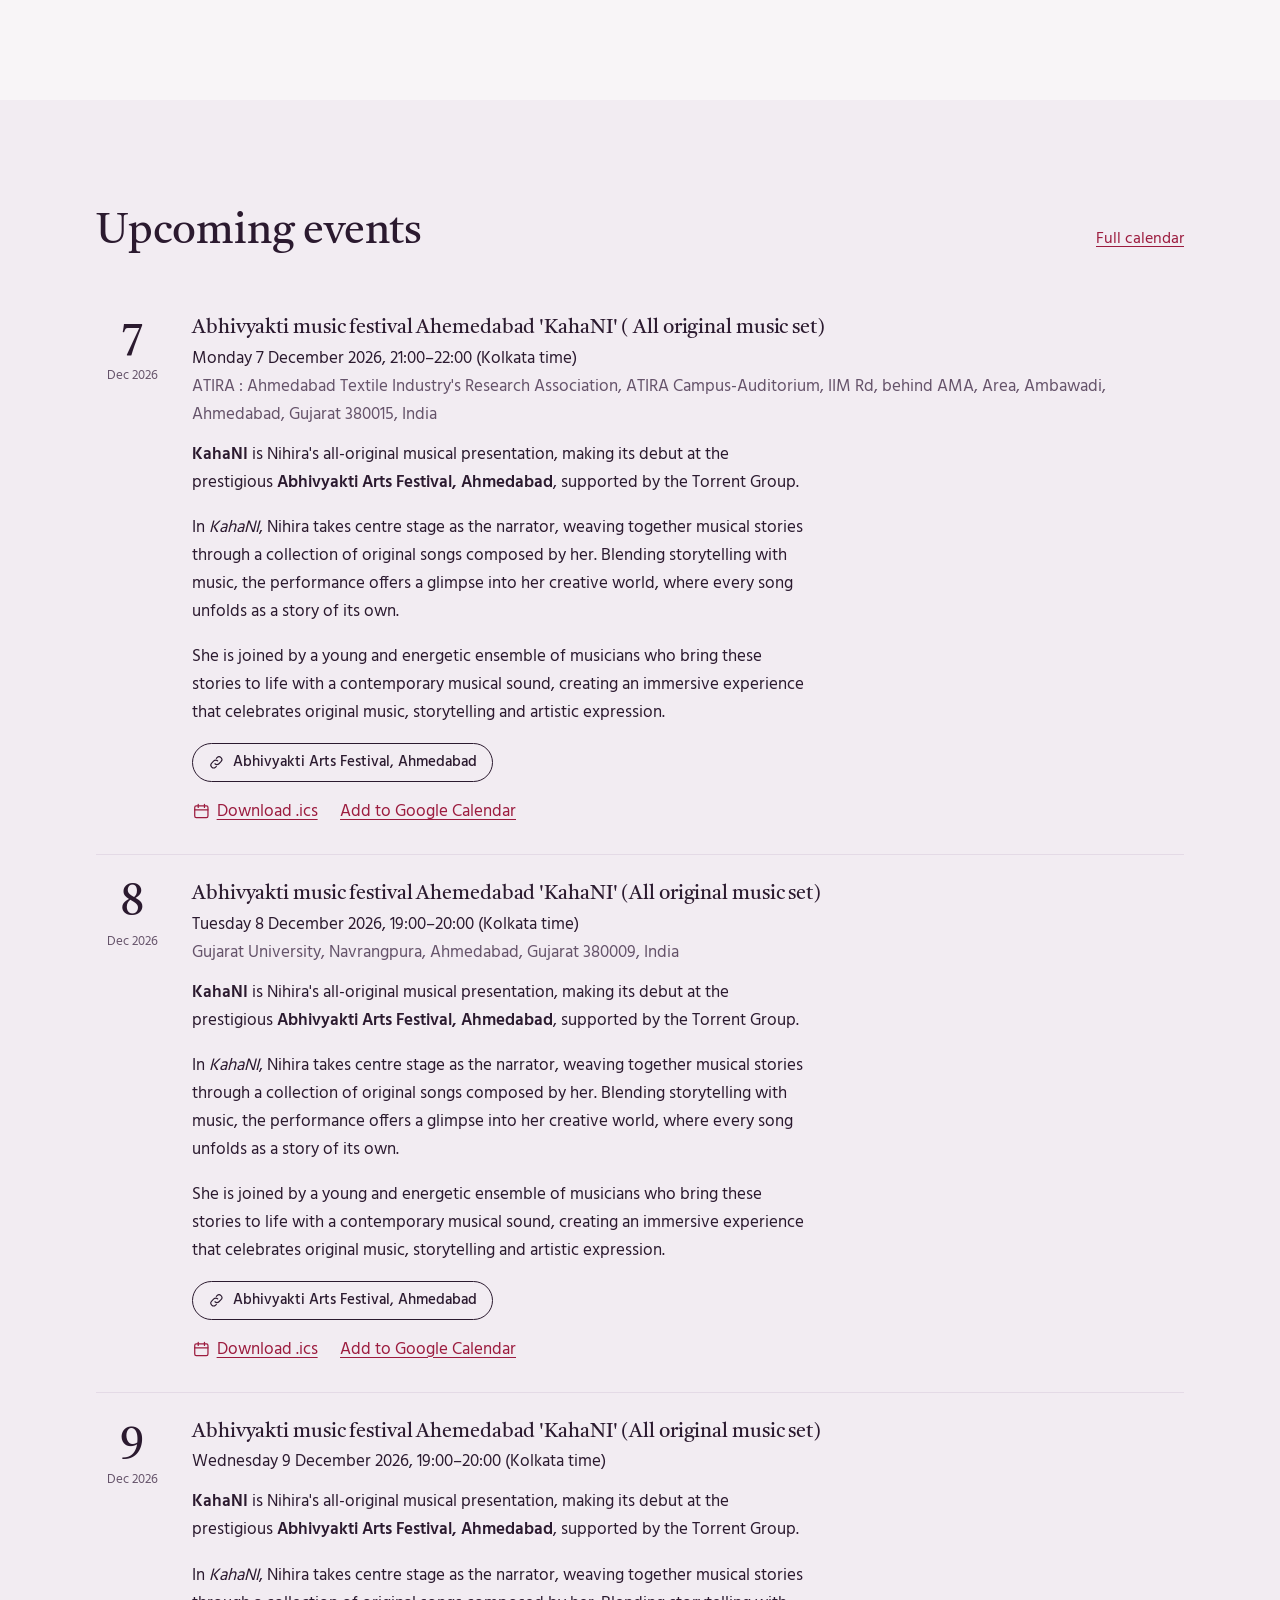
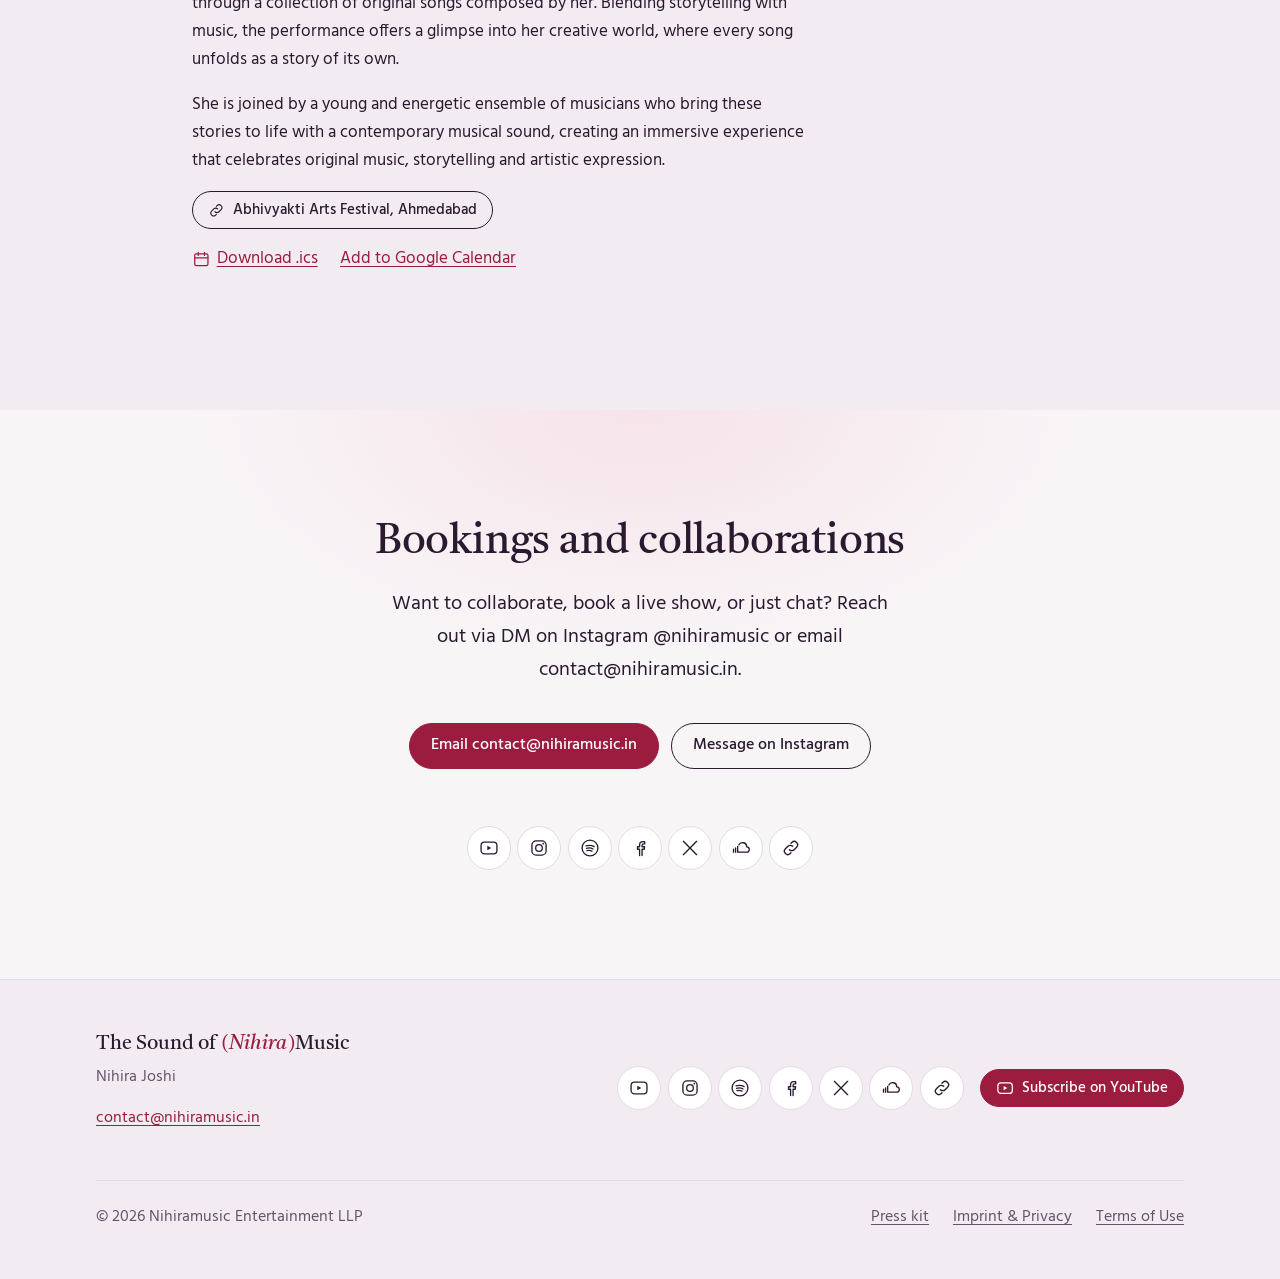
==== commit 8e53f31b: "Update YouTube videos (automatic)" ====
--- a/index.html
+++ b/index.html
@@ -122,12 +122,12 @@
 <li><a href="events/#cal-92d3d29749">Abhivyakti music festival Ahemedabad &#x27;KahaNI&#x27; (All original music set)</a>, 2026-12-08</li>
 </ul>
 <h2>Latest videos</h2><ul>
+<li><a href="https://www.youtube.com/watch?v=wXXZ9fYPawE">Bheti laage jeeva (Live In Baroda)</a></li>
 <li><a href="https://www.youtube.com/watch?v=8KOw5kU3R_c">Yaara sili sili (Live)</a></li>
 <li><a href="https://www.youtube.com/watch?v=EohW_xKSezs">Ishq Manayein Kya| Live jam with Shaan da | Tanmay Pawar | Amit Gadgil</a></li>
 <li><a href="https://www.youtube.com/watch?v=44MRWtoBeCg">Sajna hai mujhe (Live )</a></li>
 <li><a href="https://www.youtube.com/watch?v=vAzuLtM1Ei8">The experience of recording Shaan dada for Ishq Manayein Kya!!!</a></li>
 <li><a href="https://www.youtube.com/watch?v=cIUE689lwIU">The story behind the duet version of IMK!!!</a></li>
-<li><a href="https://www.youtube.com/watch?v=04lq9P_EQwc">Ishq Manayein Kya (Duet version)  Nihira Joshi | Shaan | Manoj Yadav| Tanmay Pawar|</a></li>
 </ul>
 <p><a href="original-compositions/">Original compositions</a> | <a href="playback/">Playback</a> | <a href="covers/">Music</a> | <a href="concerts/">Performances</a> | <a href="events/">Events</a> | <a href="awards/">Recognition</a> | <a href="https://artist.link/nihira">Listen on all streaming services</a></p></div>
 <!-- /generated:noscript -->
--- a/assets/css/style.css
+++ b/assets/css/style.css
@@ -594,6 +594,7 @@
 .pk__photos li:last-child img[alt*="logo" i] { object-fit: contain; aspect-ratio: 1; padding: 1rem; }
 .pk__photos figcaption { display: grid; gap: .15rem; font-size: var(--step--1); }
 .pk__label { font-weight: 600; } .pk__credit { color: var(--muted); }
+.pk__media-desc { font-size: var(--step--1); margin-top: .35rem; }
 .pk__files { list-style: none; margin: 1rem 0 0; padding: 0; display: flex; flex-wrap: wrap; gap: .6rem 1rem; align-items: center; }
 .pk__buttons { display: flex; flex-wrap: wrap; gap: .6rem; margin-top: 1rem; }
 .pk__buttons .btn { display: inline-flex; align-items: center; gap: .5em; }
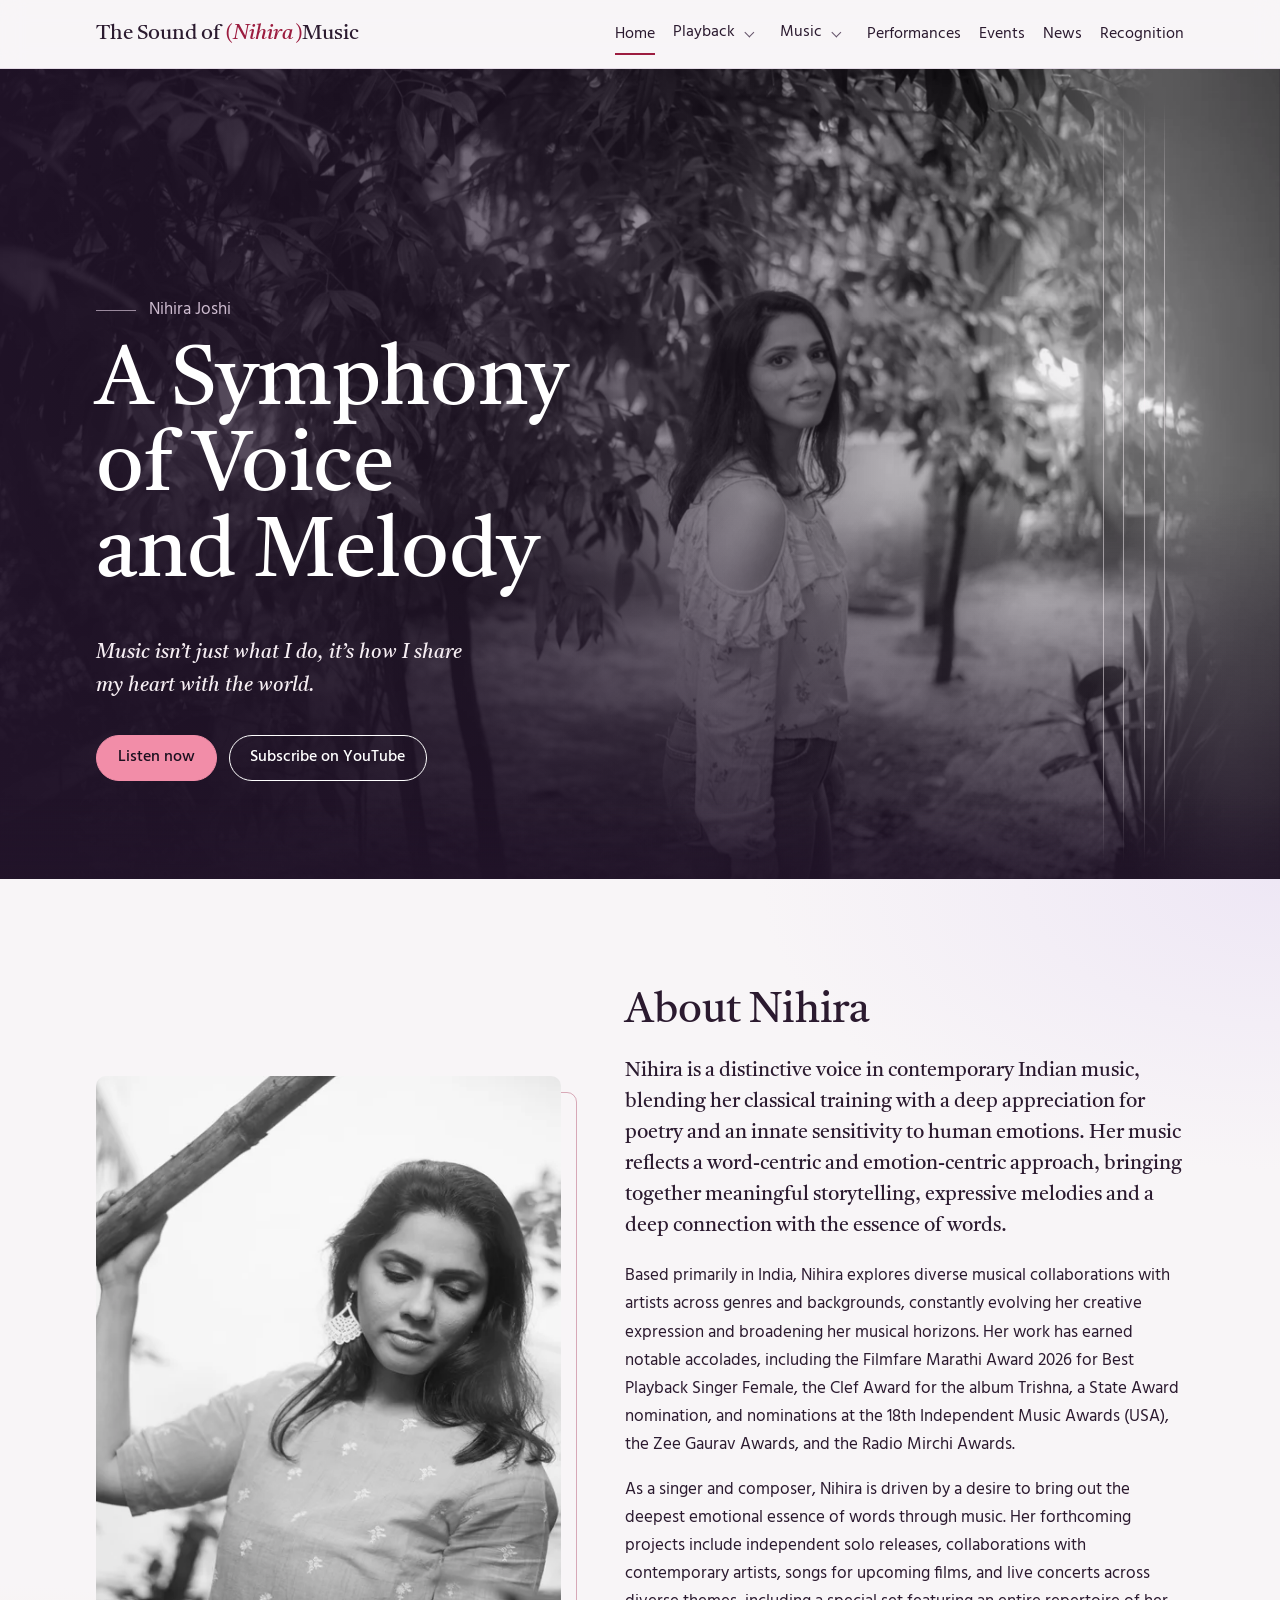
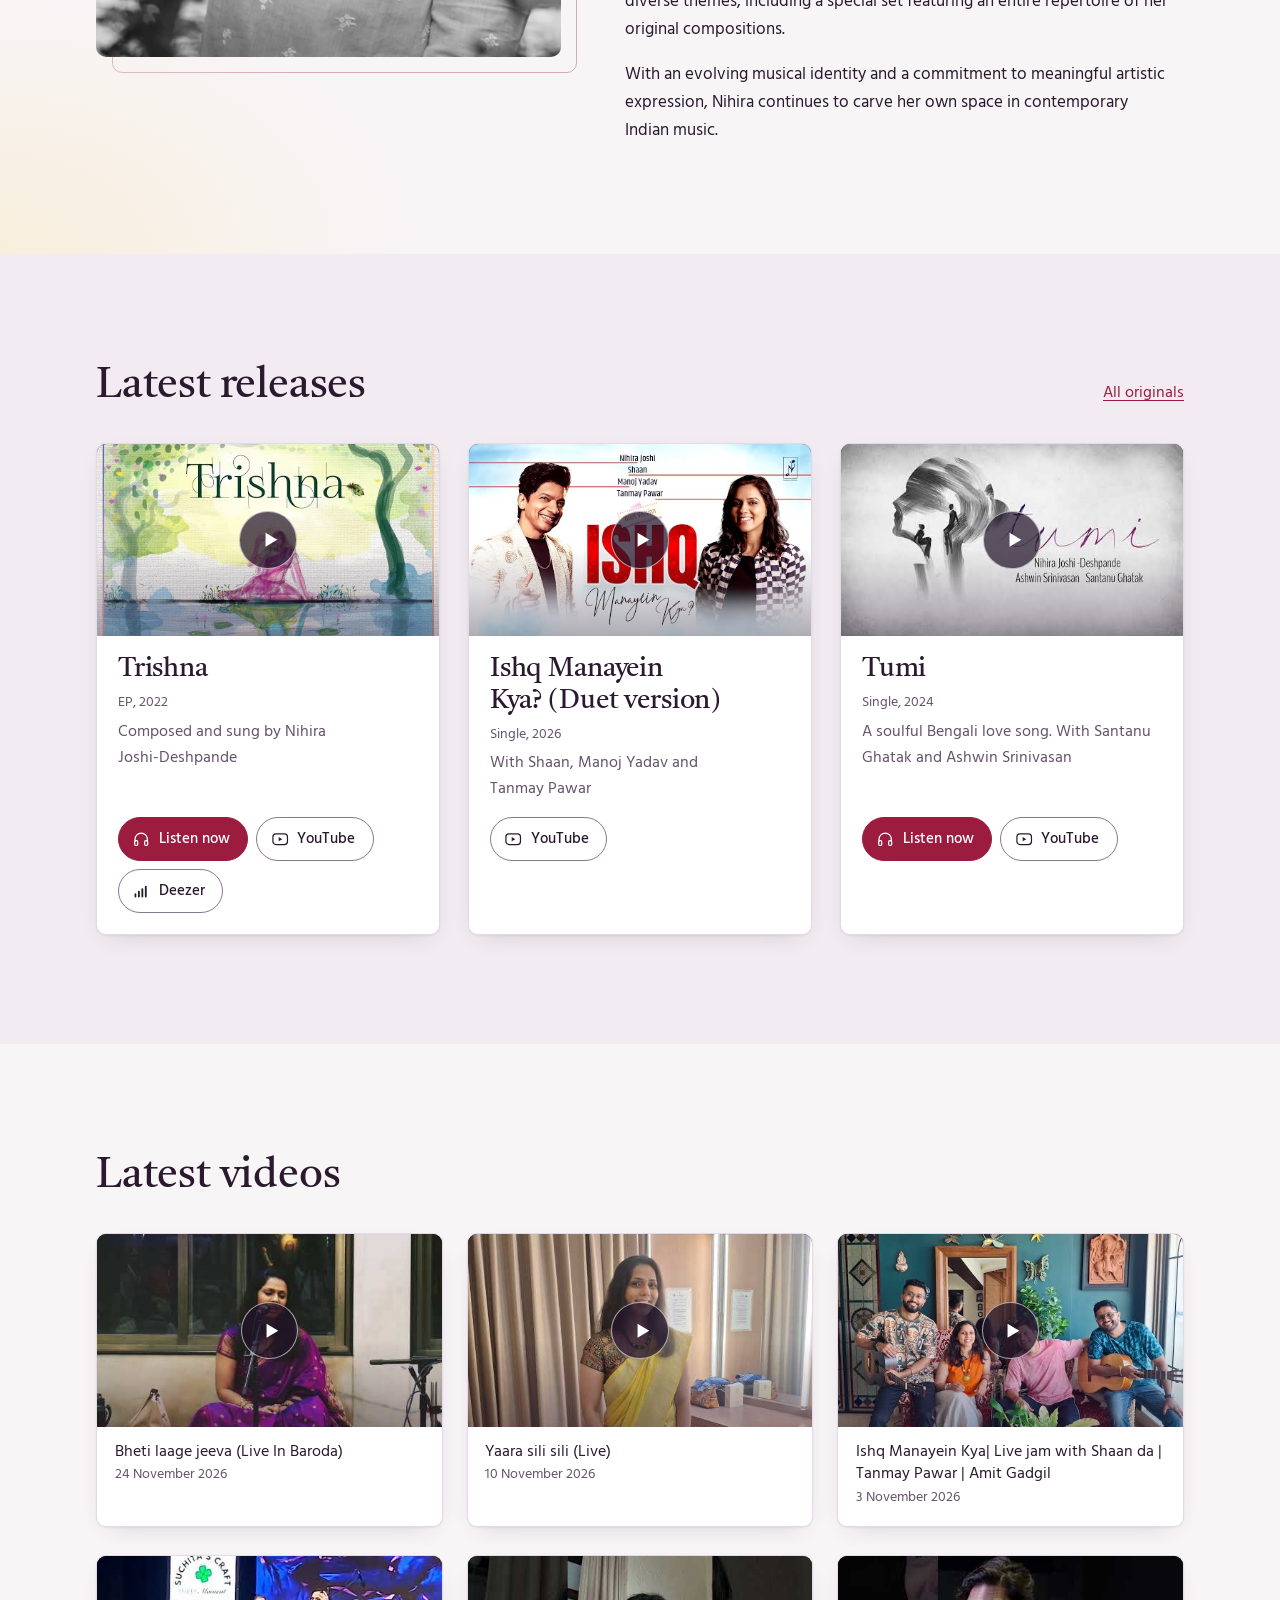
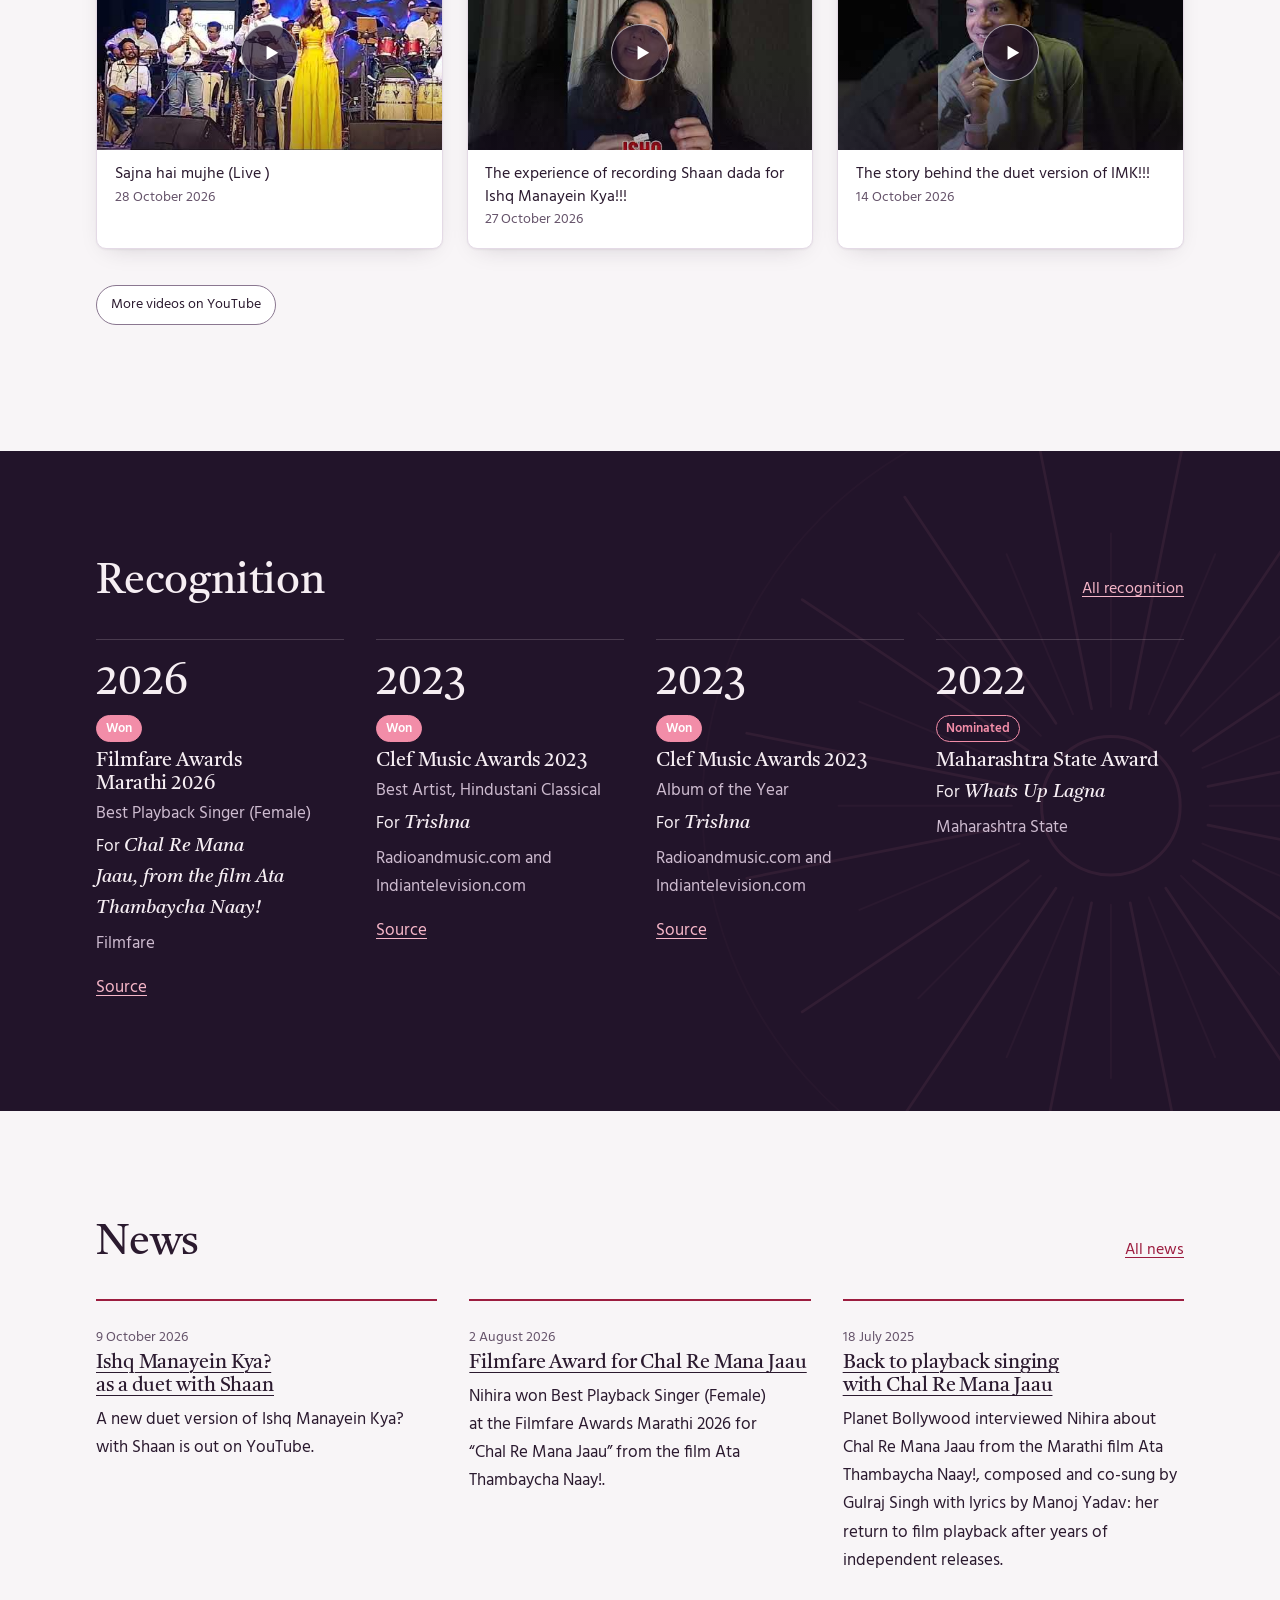
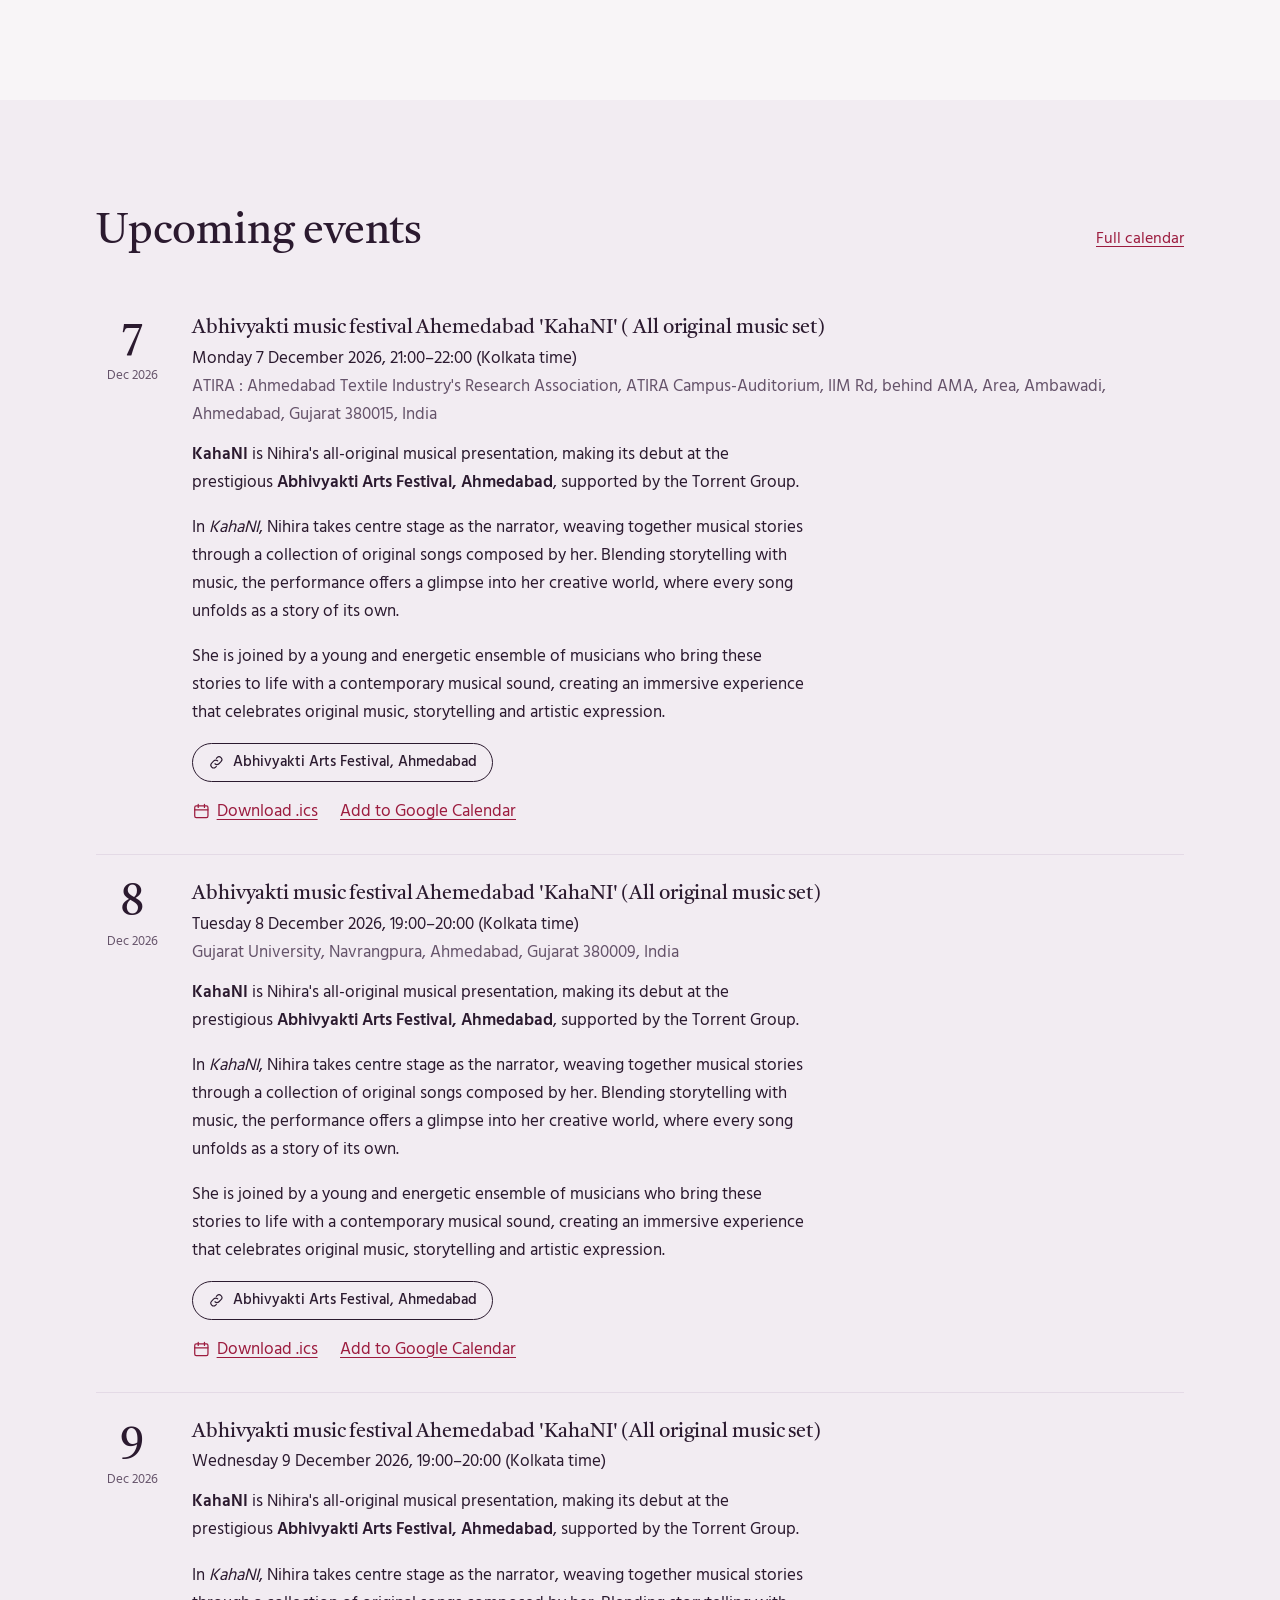
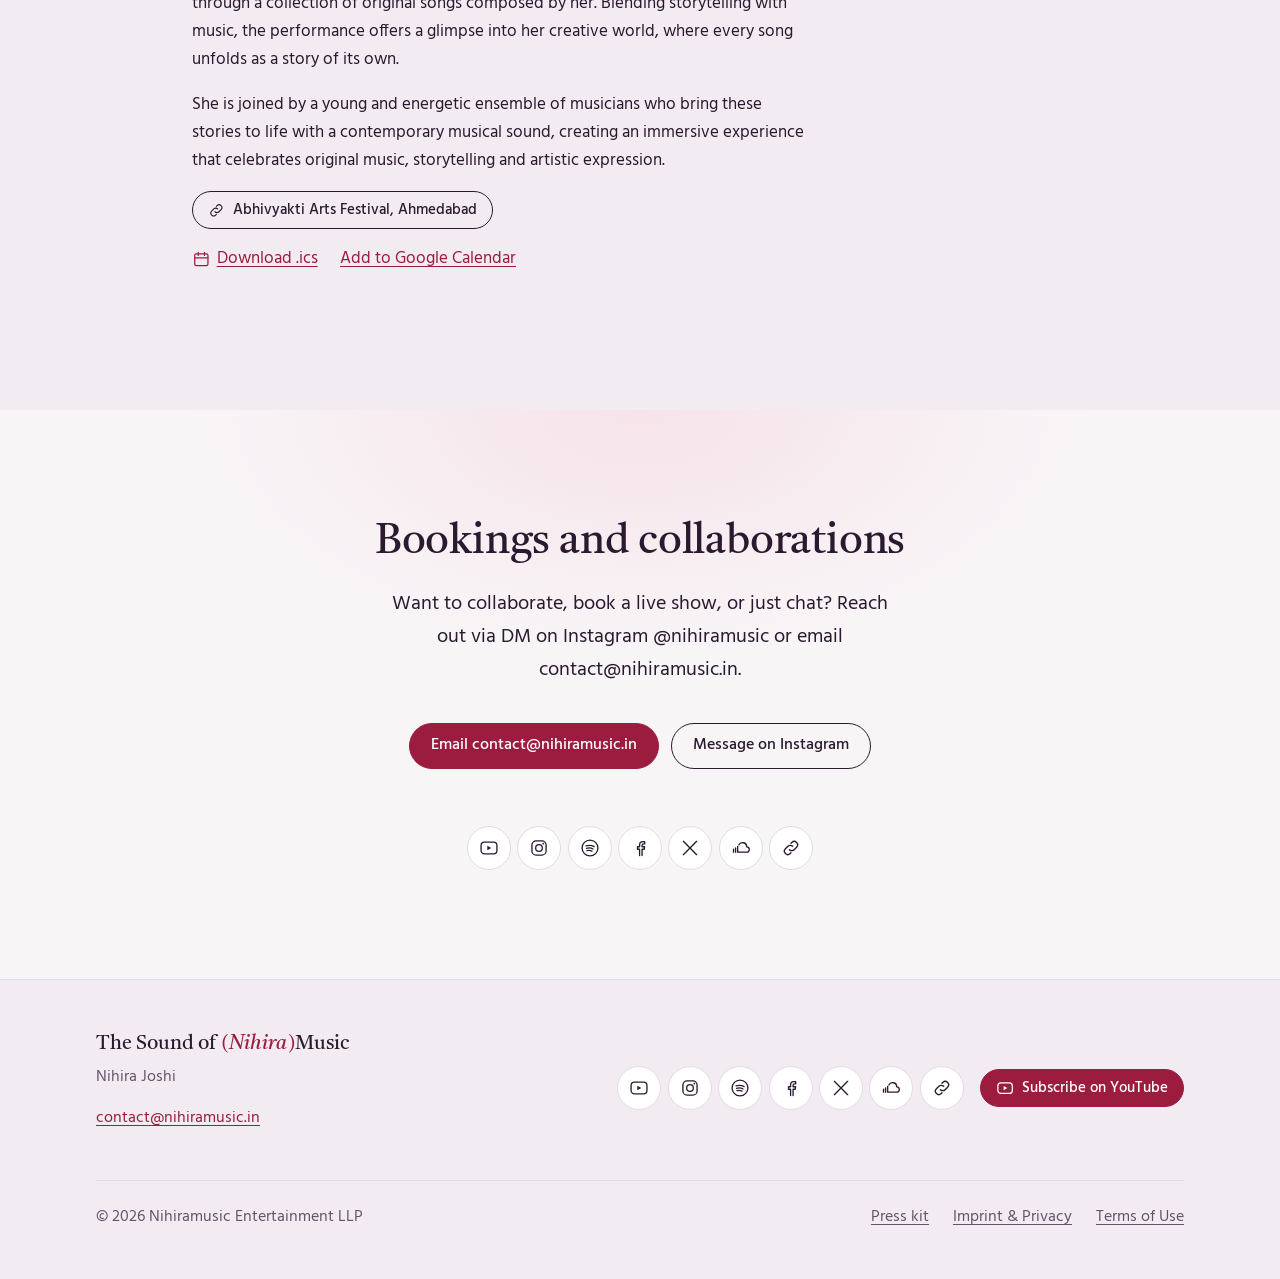
==== commit 3b6a2a67: "Update events from the linked calendar (automatic)" ====
--- a/index.html
+++ b/index.html
@@ -117,9 +117,9 @@
 <li><a href="news/#chal-re-mana-jaau-playback">Back to playback singing with Chal Re Mana Jaau</a> (2025-07-18)</li>
 </ul>
 <h2>Upcoming events</h2><ul>
-<li><a href="events/#cal-826d3dee9e">Jivalaga Ratnagiri</a>, 2026-11-24</li>
 <li><a href="events/#cal-5191a0b7c4">Abhivyakti music festival Ahemedabad &#x27;KahaNI&#x27; ( All original music set)</a>, 2026-12-07</li>
 <li><a href="events/#cal-92d3d29749">Abhivyakti music festival Ahemedabad &#x27;KahaNI&#x27; (All original music set)</a>, 2026-12-08</li>
+<li><a href="events/#cal-b7d0062917">Abhivyakti music festival Ahemedabad &#x27;KahaNI&#x27; (All original music set)</a>, 2026-12-09</li>
 </ul>
 <h2>Latest videos</h2><ul>
 <li><a href="https://www.youtube.com/watch?v=wXXZ9fYPawE">Bheti laage jeeva (Live In Baroda)</a></li>
